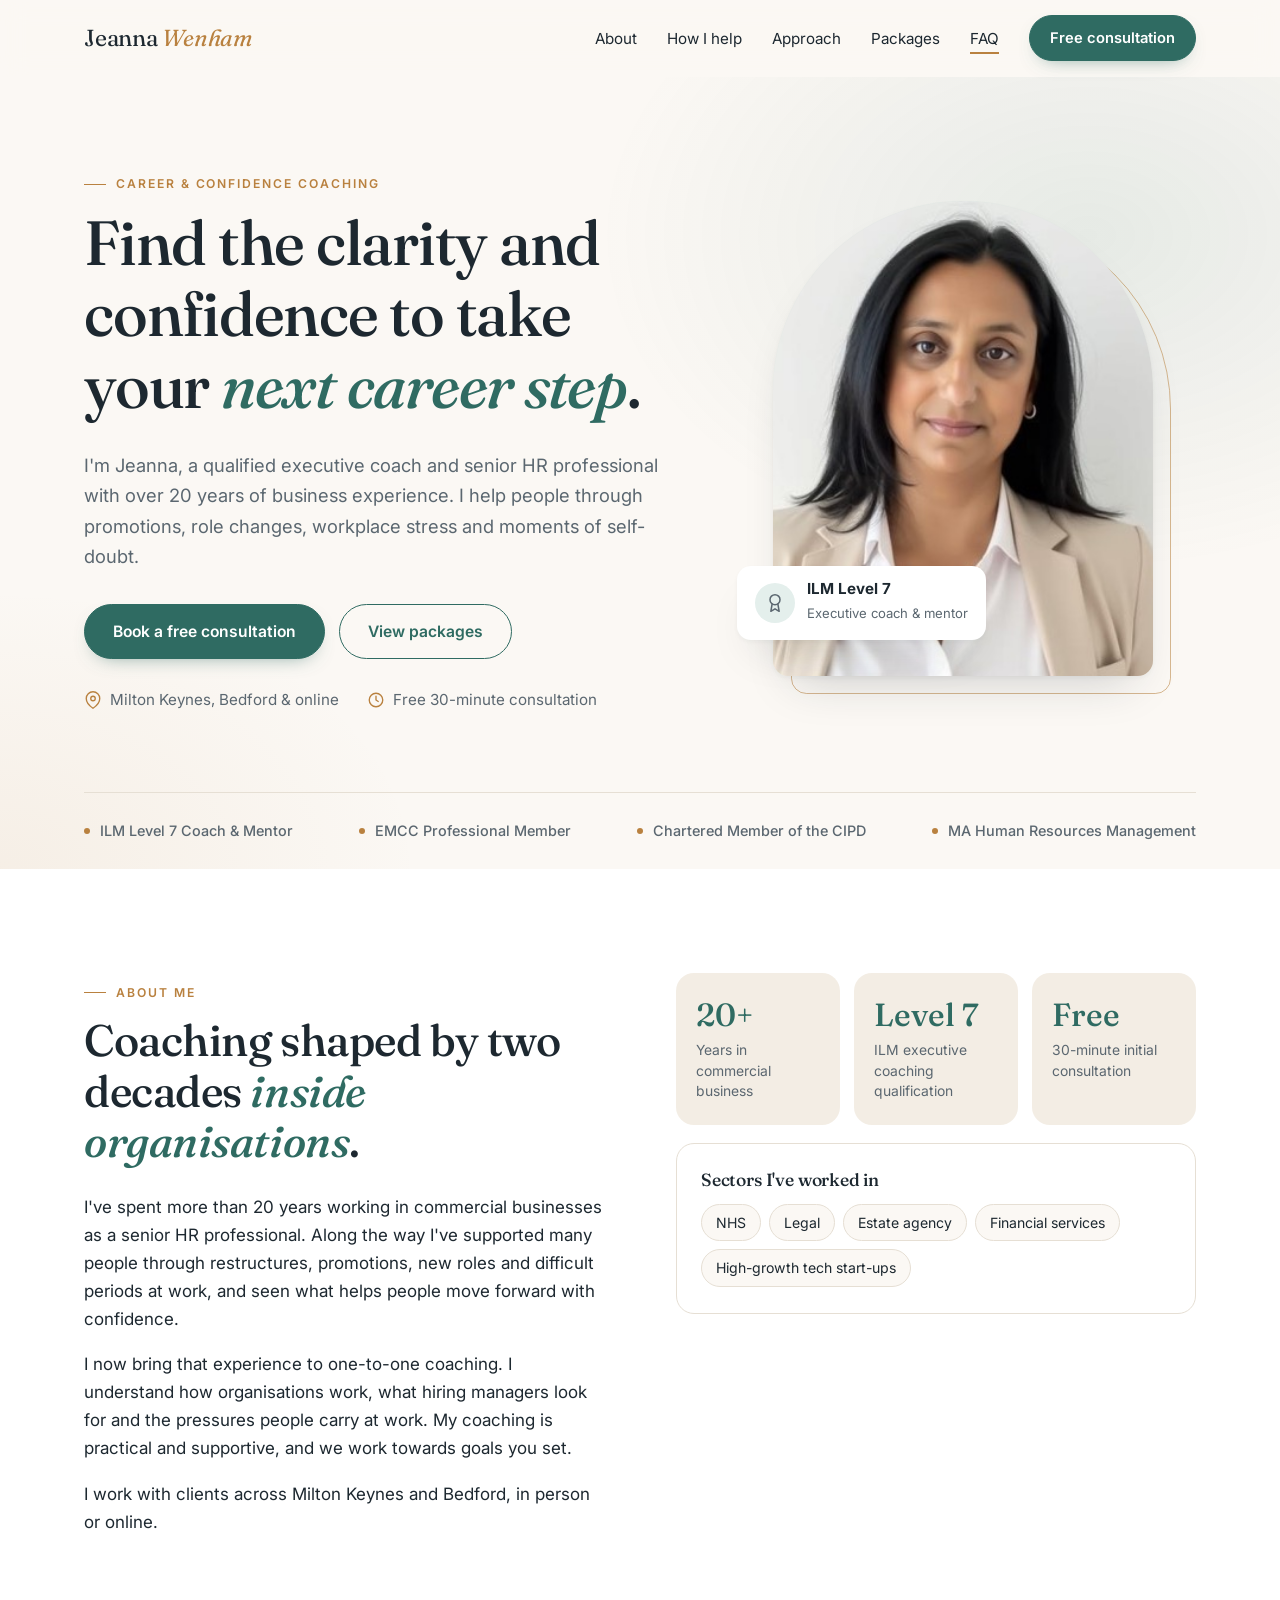
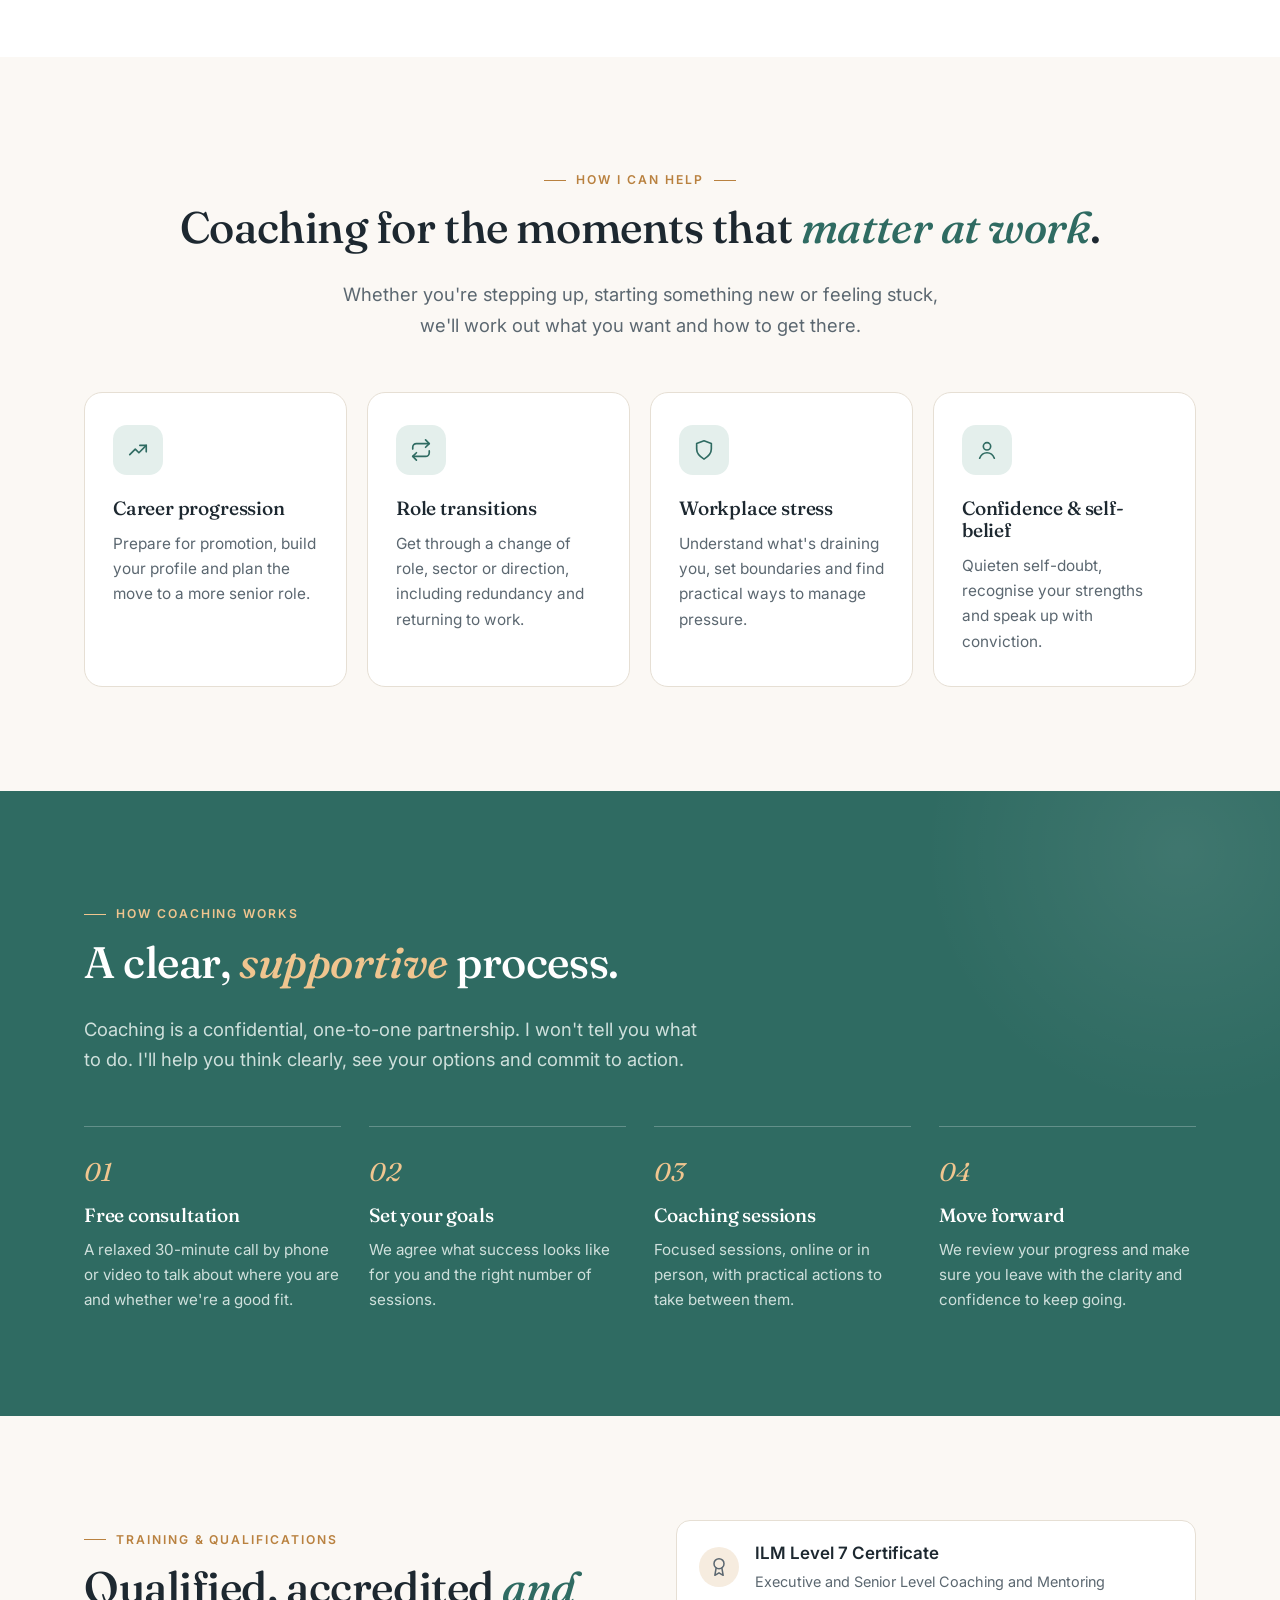
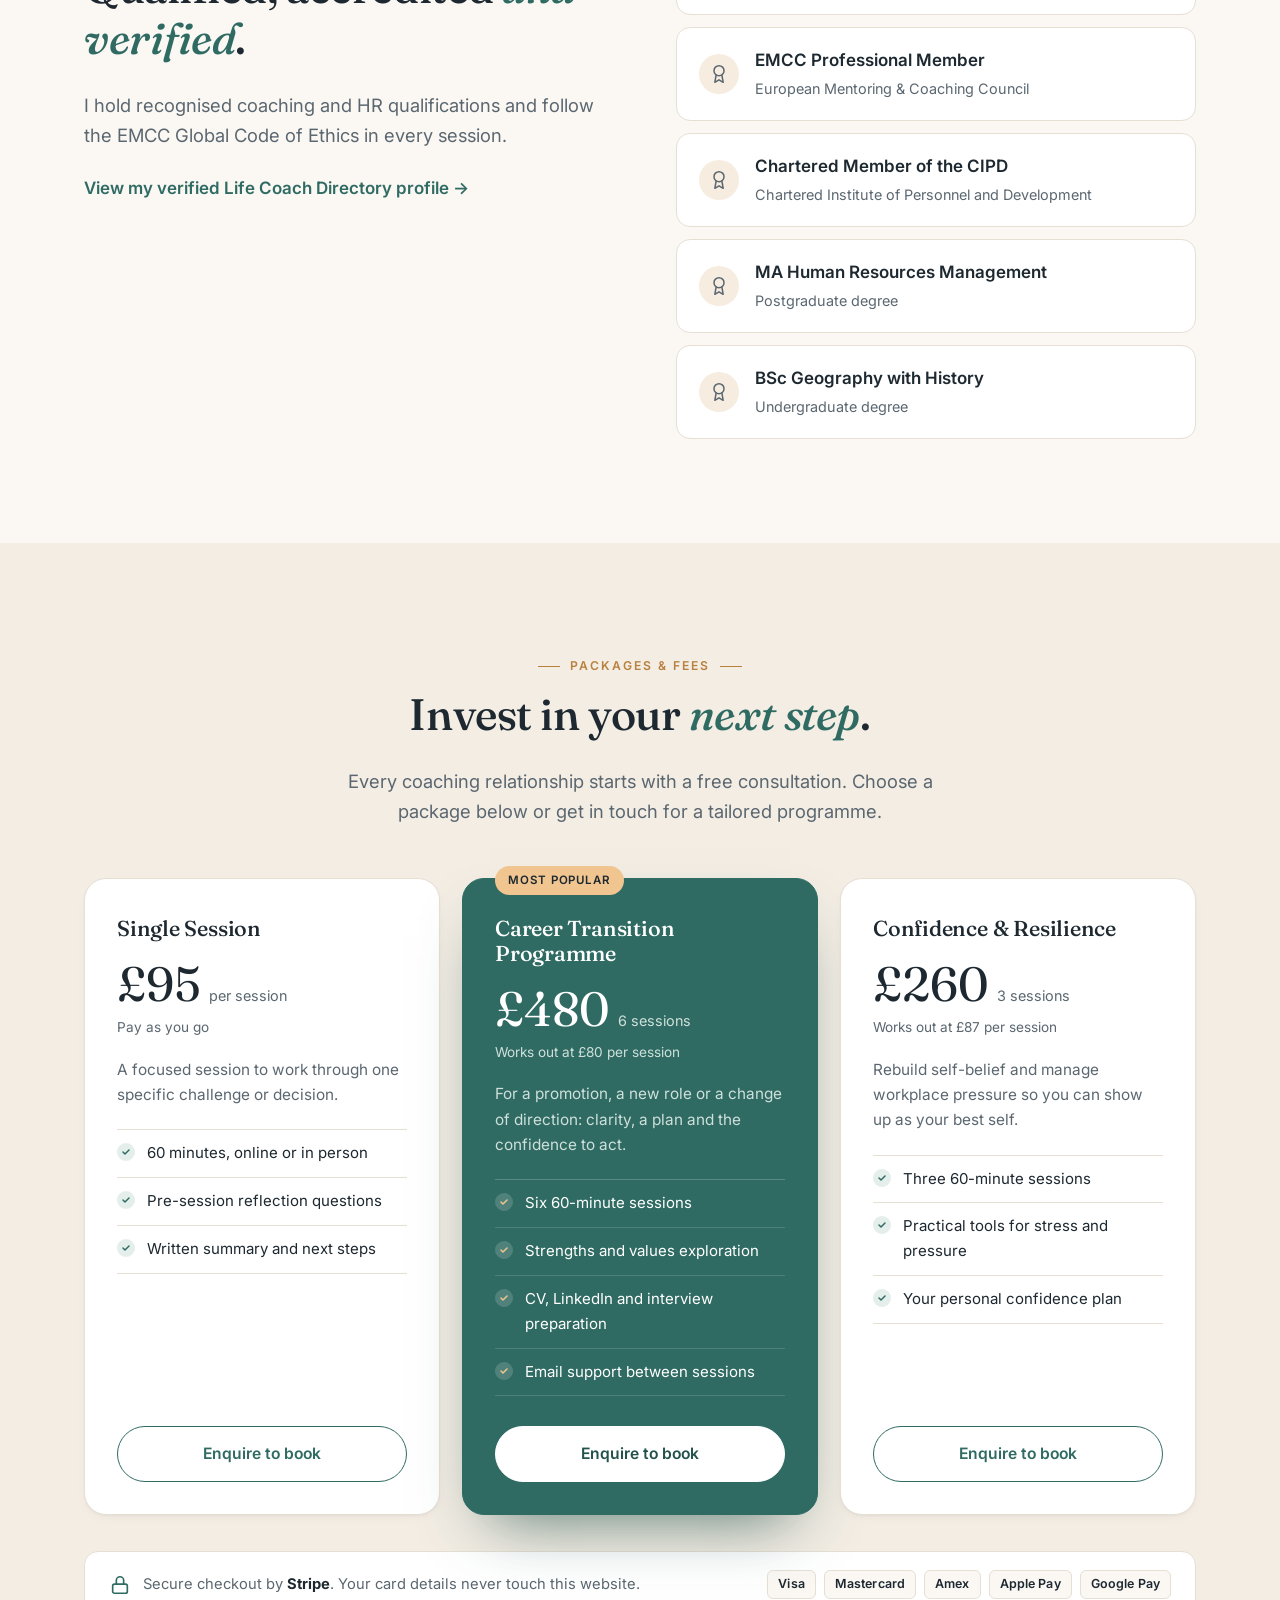
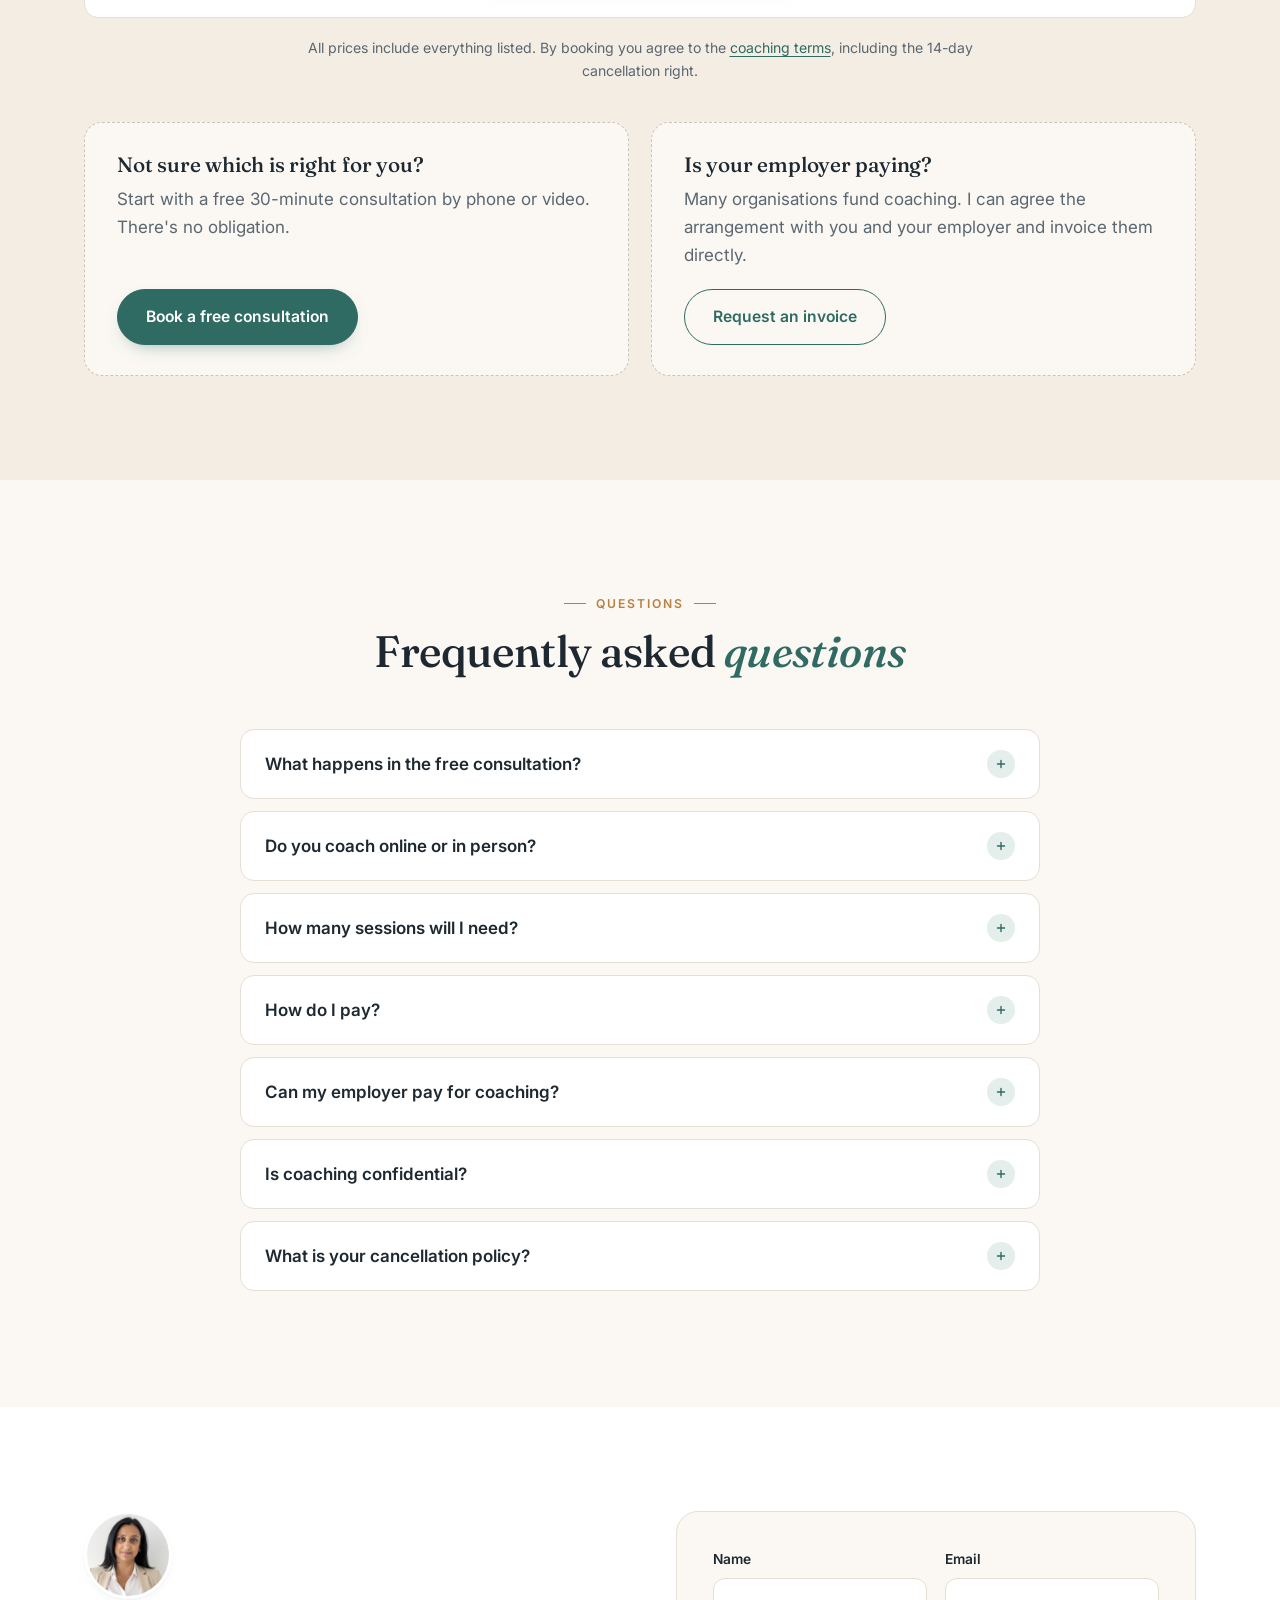
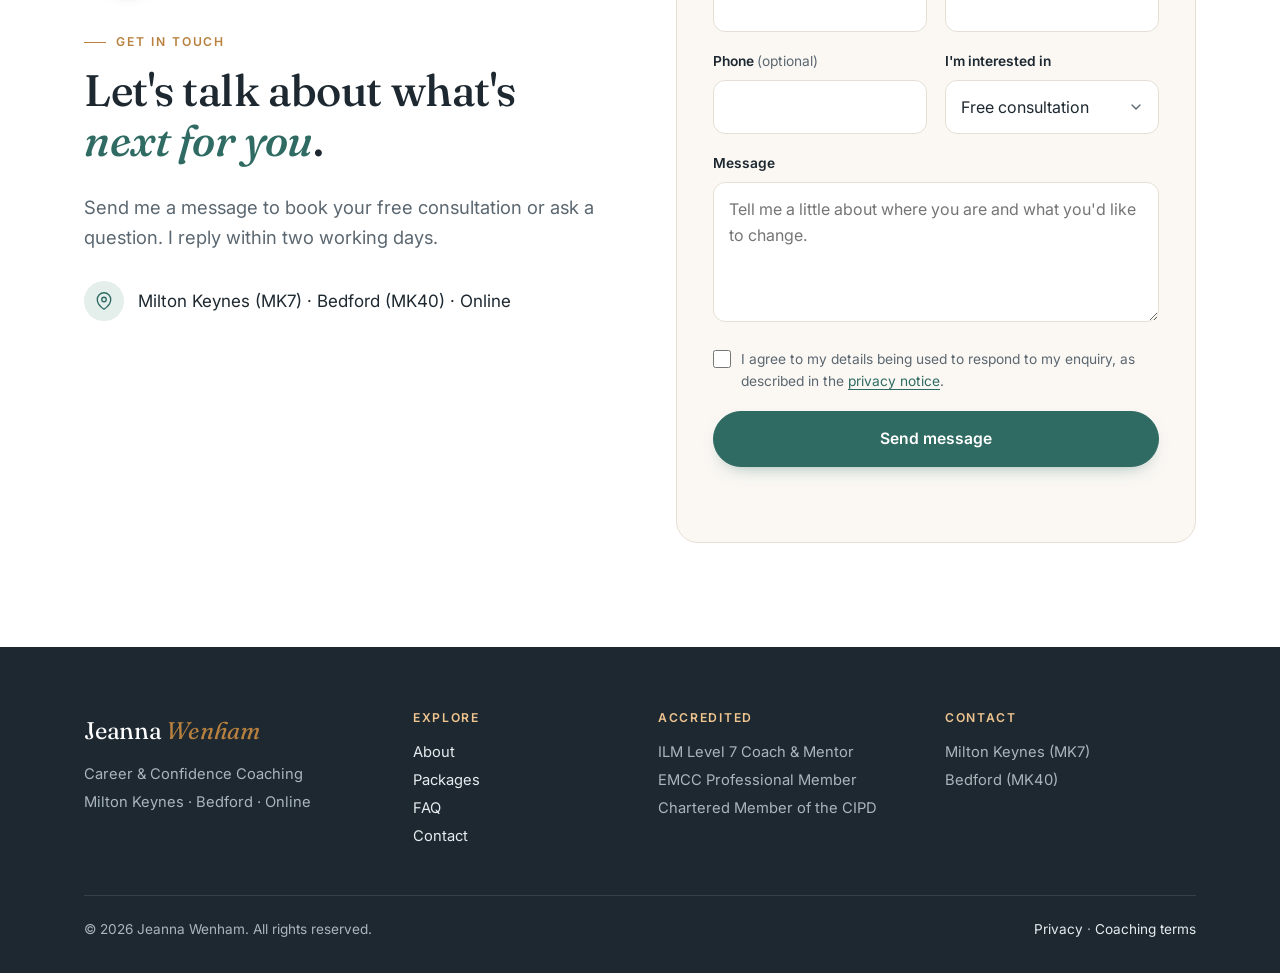
==== index.html @ 26739dec "Add Jeanna Wenham Coaching website" ====
<!DOCTYPE html>
<html lang="en-GB">
<head>
  <meta charset="UTF-8">
  <meta name="viewport" content="width=device-width, initial-scale=1">
  <title>Jeanna Wenham | Career &amp; Confidence Coaching | Milton Keynes &amp; Bedford</title>
  <meta name="description" content="ILM Level 7 qualified coach and senior HR professional helping people with career progression, role transitions, workplace stress and confidence. Milton Keynes, Bedford and online.">
  <meta name="theme-color" content="#2f6b62">
  <meta property="og:type" content="website">
  <meta property="og:title" content="Jeanna Wenham | Career &amp; Confidence Coaching">
  <meta property="og:description" content="Find the clarity and confidence to take your next career step. Coaching in Milton Keynes, Bedford and online.">
  <meta property="og:image" content="images/jeanna.jpg">
  <meta name="twitter:card" content="summary">
  <link rel="icon" href="images/favicon.svg" type="image/svg+xml">
  <link rel="apple-touch-icon" href="images/jeanna.jpg">
  <link rel="preconnect" href="https://fonts.googleapis.com">
  <link rel="preconnect" href="https://fonts.gstatic.com" crossorigin>
  <link href="https://fonts.googleapis.com/css2?family=Fraunces:ital,opsz,wght@0,9..144,400;0,9..144,500;1,9..144,400&family=Inter:wght@400;500;600&display=swap" rel="stylesheet">
  <link rel="stylesheet" href="styles.css">
  <script>document.documentElement.classList.add("js")</script>
  <script type="application/ld+json">
  {
    "@context": "https://schema.org",
    "@type": "ProfessionalService",
    "name": "Jeanna Wenham Coaching",
    "description": "Career and confidence coaching from an ILM Level 7 qualified coach and senior HR professional.",
    "image": "images/jeanna.jpg",
    "areaServed": ["Milton Keynes", "Bedford", "United Kingdom"],
    "founder": { "@type": "Person", "name": "Jeanna Wenham", "jobTitle": "Career and Confidence Coach" }
  }
  </script>
</head>
<body>
<a href="#main" class="skip-link">Skip to content</a>

<header class="site-header">
  <div class="wrap nav">
    <a href="#top" class="logo">Jeanna <span>Wenham</span></a>
    <button class="menu-toggle" aria-label="Open menu" aria-expanded="false" aria-controls="menu"><span></span><span></span><span></span></button>
    <ul id="menu">
      <li><a href="#about">About</a></li>
      <li><a href="#help">How I help</a></li>
      <li><a href="#approach">Approach</a></li>
      <li><a href="#pricing">Packages</a></li>
      <li><a href="#faq">FAQ</a></li>
      <li><a href="#contact" class="btn btn-sm" data-consult>Free consultation</a></li>
    </ul>
  </div>
</header>

<main id="main">
  <span id="top"></span>

  <!-- HERO -->
  <section class="hero">
    <div class="wrap hero-grid">
      <div class="hero-copy">
        <p class="eyebrow">Career &amp; Confidence Coaching</p>
        <h1>Find the clarity and confidence to take your <em>next career step</em>.</h1>
        <p class="lead">I'm Jeanna, a qualified executive coach and senior HR professional with over 20 years of business experience. I help people through promotions, role changes, workplace stress and moments of self-doubt.</p>
        <div class="hero-actions">
          <a href="#contact" class="btn" data-consult>Book a free consultation</a>
          <a href="#pricing" class="btn btn-ghost">View packages</a>
        </div>
        <ul class="hero-meta">
          <li><svg viewBox="0 0 24 24" aria-hidden="true"><path d="M21 10c0 7-9 13-9 13S3 17 3 10a9 9 0 0 1 18 0z"/><circle cx="12" cy="10" r="3"/></svg>Milton Keynes, Bedford &amp; online</li>
          <li><svg viewBox="0 0 24 24" aria-hidden="true"><circle cx="12" cy="12" r="9"/><path d="M12 7v5l3 2"/></svg>Free 30-minute consultation</li>
        </ul>
      </div>
      <div class="hero-visual">
        <div class="hero-portrait">
          <img src="images/jeanna.jpg" alt="Jeanna Wenham" width="400" height="400">
        </div>
        <div class="float-card">
          <span class="float-icon"><svg viewBox="0 0 24 24" aria-hidden="true"><circle cx="12" cy="8" r="6"/><path d="M8.5 13.5L7 22l5-3 5 3-1.5-8.5"/></svg></span>
          <div><strong>ILM Level 7</strong><span>Executive coach &amp; mentor</span></div>
        </div>
      </div>
    </div>
    <div class="wrap">
      <ul class="trust-bar">
        <li>ILM Level 7 Coach &amp; Mentor</li>
        <li>EMCC Professional Member</li>
        <li>Chartered Member of the CIPD</li>
        <li>MA Human Resources Management</li>
      </ul>
    </div>
  </section>

  <!-- ABOUT -->
  <section class="about" id="about">
    <div class="wrap two-col">
      <div class="reveal">
        <p class="eyebrow">About me</p>
        <h2>Coaching shaped by two decades <em>inside organisations</em>.</h2>
        <p>I've spent more than 20 years working in commercial businesses as a senior HR professional. Along the way I've supported many people through restructures, promotions, new roles and difficult periods at work, and seen what helps people move forward with confidence.</p>
        <p>I now bring that experience to one-to-one coaching. I understand how organisations work, what hiring managers look for and the pressures people carry at work. My coaching is practical and supportive, and we work towards goals you set.</p>
        <p>I work with clients across Milton Keynes and Bedford, in person or online.</p>
      </div>
      <div class="reveal">
        <div class="stat-row">
          <div class="stat"><strong>20+</strong><span>Years in commercial business</span></div>
          <div class="stat"><strong>Level 7</strong><span>ILM executive coaching qualification</span></div>
          <div class="stat"><strong>Free</strong><span>30-minute initial consultation</span></div>
        </div>
        <div class="sectors-box">
          <h3>Sectors I've worked in</h3>
          <ul class="sectors">
            <li>NHS</li><li>Legal</li><li>Estate agency</li><li>Financial services</li><li>High-growth tech start-ups</li>
          </ul>
        </div>
      </div>
    </div>
  </section>

  <!-- HOW I HELP -->
  <section id="help">
    <div class="wrap">
      <div class="section-head center reveal">
        <p class="eyebrow">How I can help</p>
        <h2>Coaching for the moments that <em>matter at work</em>.</h2>
        <p class="lead">Whether you're stepping up, starting something new or feeling stuck, we'll work out what you want and how to get there.</p>
      </div>
      <div class="cards">
        <div class="card reveal">
          <div class="icon"><svg viewBox="0 0 24 24" aria-hidden="true"><path d="M3 17l6-6 4 4 8-8"/><path d="M14 7h7v7"/></svg></div>
          <h3>Career progression</h3>
          <p>Prepare for promotion, build your profile and plan the move to a more senior role.</p>
        </div>
        <div class="card reveal">
          <div class="icon"><svg viewBox="0 0 24 24" aria-hidden="true"><path d="M17 1l4 4-4 4"/><path d="M3 11V9a4 4 0 0 1 4-4h14"/><path d="M7 23l-4-4 4-4"/><path d="M21 13v2a4 4 0 0 1-4 4H3"/></svg></div>
          <h3>Role transitions</h3>
          <p>Get through a change of role, sector or direction, including redundancy and returning to work.</p>
        </div>
        <div class="card reveal">
          <div class="icon"><svg viewBox="0 0 24 24" aria-hidden="true"><path d="M12 22c5-3 8-6.5 8-11V5l-8-3-8 3v6c0 4.5 3 8 8 11z"/></svg></div>
          <h3>Workplace stress</h3>
          <p>Understand what's draining you, set boundaries and find practical ways to manage pressure.</p>
        </div>
        <div class="card reveal">
          <div class="icon"><svg viewBox="0 0 24 24" aria-hidden="true"><circle cx="12" cy="8" r="4"/><path d="M4 21c1.5-4 4.5-6 8-6s6.5 2 8 6"/></svg></div>
          <h3>Confidence &amp; self-belief</h3>
          <p>Quieten self-doubt, recognise your strengths and speak up with conviction.</p>
        </div>
      </div>
    </div>
  </section>

  <!-- APPROACH -->
  <section class="approach" id="approach">
    <div class="wrap">
      <div class="section-head reveal">
        <p class="eyebrow">How coaching works</p>
        <h2>A clear, <em>supportive</em> process.</h2>
        <p class="lead">Coaching is a confidential, one-to-one partnership. I won't tell you what to do. I'll help you think clearly, see your options and commit to action.</p>
      </div>
      <ol class="steps">
        <li class="step reveal"><h3>Free consultation</h3><p>A relaxed 30-minute call by phone or video to talk about where you are and whether we're a good fit.</p></li>
        <li class="step reveal"><h3>Set your goals</h3><p>We agree what success looks like for you and the right number of sessions.</p></li>
        <li class="step reveal"><h3>Coaching sessions</h3><p>Focused sessions, online or in person, with practical actions to take between them.</p></li>
        <li class="step reveal"><h3>Move forward</h3><p>We review your progress and make sure you leave with the clarity and confidence to keep going.</p></li>
      </ol>
    </div>
  </section>

  <!-- CREDENTIALS -->
  <section id="credentials">
    <div class="wrap two-col">
      <div class="reveal">
        <p class="eyebrow">Training &amp; qualifications</p>
        <h2>Qualified, accredited <em>and verified</em>.</h2>
        <p class="lead">I hold recognised coaching and HR qualifications and follow the EMCC Global Code of Ethics in every session.</p>
        <p class="mt-24"><a id="directory-link" class="arrow-link" href="https://www.lifecoach-directory.org.uk/lifecoaches/jeanna-wenham" target="_blank" rel="noopener">View my verified Life Coach Directory profile <span aria-hidden="true">→</span></a></p>
      </div>
      <ul class="creds reveal">
        <li><span class="cred-icon"><svg viewBox="0 0 24 24" aria-hidden="true"><circle cx="12" cy="8" r="6"/><path d="M8.5 13.5L7 22l5-3 5 3-1.5-8.5"/></svg></span><div><strong>ILM Level 7 Certificate</strong><span>Executive and Senior Level Coaching and Mentoring</span></div></li>
        <li><span class="cred-icon"><svg viewBox="0 0 24 24" aria-hidden="true"><circle cx="12" cy="8" r="6"/><path d="M8.5 13.5L7 22l5-3 5 3-1.5-8.5"/></svg></span><div><strong>EMCC Professional Member</strong><span>European Mentoring &amp; Coaching Council</span></div></li>
        <li><span class="cred-icon"><svg viewBox="0 0 24 24" aria-hidden="true"><circle cx="12" cy="8" r="6"/><path d="M8.5 13.5L7 22l5-3 5 3-1.5-8.5"/></svg></span><div><strong>Chartered Member of the CIPD</strong><span>Chartered Institute of Personnel and Development</span></div></li>
        <li><span class="cred-icon"><svg viewBox="0 0 24 24" aria-hidden="true"><circle cx="12" cy="8" r="6"/><path d="M8.5 13.5L7 22l5-3 5 3-1.5-8.5"/></svg></span><div><strong>MA Human Resources Management</strong><span>Postgraduate degree</span></div></li>
        <li><span class="cred-icon"><svg viewBox="0 0 24 24" aria-hidden="true"><circle cx="12" cy="8" r="6"/><path d="M8.5 13.5L7 22l5-3 5 3-1.5-8.5"/></svg></span><div><strong>BSc Geography with History</strong><span>Undergraduate degree</span></div></li>
      </ul>
    </div>
  </section>

  <!-- PRICING -->
  <section class="pricing" id="pricing">
    <div class="wrap">
      <div class="section-head center reveal">
        <p class="eyebrow">Packages &amp; fees</p>
        <h2>Invest in your <em>next step</em>.</h2>
        <p class="lead">Every coaching relationship starts with a free consultation. Choose a package below or get in touch for a tailored programme.</p>
      </div>
      <div class="price-grid" id="price-grid"><!-- filled from config.js --></div>

      <div class="pay-trust reveal">
        <div class="pay-secure">
          <svg viewBox="0 0 24 24" aria-hidden="true"><rect x="4" y="11" width="16" height="10" rx="2"/><path d="M8 11V7a4 4 0 0 1 8 0v4"/></svg>
          <span>Secure checkout by <strong>Stripe</strong>. Your card details never touch this website.</span>
        </div>
        <ul class="pay-methods" id="pay-methods"></ul>
      </div>
      <p class="price-note">All prices include everything listed. By booking you agree to the <a href="terms.html">coaching terms</a>, including the 14-day cancellation right.</p>

      <div class="extra-grid">
        <div class="extra reveal">
          <h3>Not sure which is right for you?</h3>
          <p>Start with a free 30-minute consultation by phone or video. There's no obligation.</p>
          <a href="#contact" class="btn" data-consult>Book a free consultation</a>
        </div>
        <div class="extra reveal">
          <h3>Is your employer paying?</h3>
          <p>Many organisations fund coaching. I can agree the arrangement with you and your employer and invoice them directly.</p>
          <a href="#contact" class="btn btn-ghost" data-interest="Coaching funded by my employer">Request an invoice</a>
        </div>
      </div>
      <p class="price-note" id="custom-pay" hidden>Agreed a tailored package or received an invoice? <a id="custom-pay-link" href="#" rel="noopener">Pay an agreed amount securely <span aria-hidden="true">→</span></a></p>
    </div>
  </section>

  <!-- FAQ -->
  <section class="faq" id="faq">
    <div class="wrap">
      <div class="section-head center reveal">
        <p class="eyebrow">Questions</p>
        <h2>Frequently asked <em>questions</em></h2>
      </div>
      <div class="faq-wrap reveal">
        <details><summary>What happens in the free consultation?</summary><p>It's an informal 30-minute conversation by phone or video. We'll talk about what's going on for you and what you'd like to change, and you can ask any questions about how coaching works. There's no pressure to book.</p></details>
        <details><summary>Do you coach online or in person?</summary><p>Both. I see clients in person in Milton Keynes (MK7) and Bedford (MK40), and online by video call from anywhere.</p></details>
        <details><summary>How many sessions will I need?</summary><p>It depends on your goals. Some people get what they need from one focused session. Others benefit from a programme of three to six sessions. We'll agree this together in your consultation.</p></details>
        <details><summary>How do I pay?</summary><p>You can book and pay online by card, Apple Pay or Google Pay through Stripe's secure checkout. You'll get a receipt by email straight away, and I'll be in touch within two working days to arrange your first session. Packages are paid in full when you book.</p></details>
        <details><summary>Can my employer pay for coaching?</summary><p>Yes. Many organisations fund coaching for their people. I can provide an invoice and agree the arrangement with you and your employer up front.</p></details>
        <details><summary>Is coaching confidential?</summary><p>Yes. As an EMCC professional member I follow the Global Code of Ethics for coaches and mentors, and everything we discuss stays between us.</p></details>
        <details><summary>What is your cancellation policy?</summary><p>Please give at least 48 hours' notice to rearrange a session. Sessions cancelled with less notice, or missed, count as used. You can cancel a booking within 14 days for a refund. See the <a href="terms.html">coaching terms</a> for details.</p></details>
      </div>
    </div>
  </section>

  <!-- BOOKING (shown once bookingLink is set in config.js) -->
  <section id="book" class="book" hidden>
    <div class="wrap">
      <div class="section-head center">
        <p class="eyebrow">Book online</p>
        <h2>Choose a time for your <em>free consultation</em></h2>
        <p class="lead">Pick a slot that suits you. You'll get a confirmation email and a calendar invite straight away.</p>
      </div>
      <div class="booking-frame"><iframe id="booking-iframe" title="Book a consultation with Jeanna Wenham" loading="lazy"></iframe></div>
      <p class="center mt-16"><a id="booking-newtab" class="arrow-link" href="#" target="_blank" rel="noopener">Calendar not loading? Open it in a new tab <span aria-hidden="true">→</span></a></p>
    </div>
  </section>

  <!-- CONTACT -->
  <section class="contact" id="contact">
    <div class="wrap two-col">
      <div class="reveal">
        <img src="images/jeanna.jpg" alt="" class="avatar" width="88" height="88">
        <p class="eyebrow">Get in touch</p>
        <h2>Let's talk about what's <em>next for you</em>.</h2>
        <p class="lead">Send me a message to book your free consultation or ask a question. I reply within two working days.</p>
        <ul class="contact-list" id="contact-list"><!-- filled from config.js --></ul>
        <p id="booking-wrap" class="mt-24" hidden><a href="#book" class="btn btn-ghost">Pick a time online</a></p>
      </div>
      <form id="contact-form" class="form-card reveal" novalidate>
        <input type="text" name="_gotcha" class="hp" tabindex="-1" autocomplete="off" aria-hidden="true">
        <div class="form-row">
          <div><label for="name">Name</label><input id="name" name="name" required autocomplete="name"></div>
          <div><label for="email">Email</label><input id="email" name="email" type="email" required autocomplete="email"></div>
        </div>
        <div class="form-row">
          <div><label for="phone">Phone <span class="opt">(optional)</span></label><input id="phone" name="phone" type="tel" autocomplete="tel"></div>
          <div>
            <label for="interest">I'm interested in</label>
            <select id="interest" name="interest">
              <option>Free consultation</option>
              <option>Career progression</option>
              <option>Role transition</option>
              <option>Workplace stress</option>
              <option>Confidence &amp; self-belief</option>
              <option>A coaching package</option>
              <option>Coaching funded by my employer</option>
              <option>Something else</option>
            </select>
          </div>
        </div>
        <div><label for="message">Message</label><textarea id="message" name="message" required placeholder="Tell me a little about where you are and what you'd like to change."></textarea></div>
        <label class="consent"><input type="checkbox" id="consent" name="consent" required> <span>I agree to my details being used to respond to my enquiry, as described in the <a href="privacy.html">privacy notice</a>.</span></label>
        <button type="submit" class="btn">Send message</button>
        <p class="form-status" id="form-status" role="status" aria-live="polite"></p>
      </form>
    </div>
  </section>

</main>

<footer class="site-footer">
  <div class="wrap">
    <div class="foot-grid">
      <div>
        <a href="index.html" class="logo">Jeanna <span>Wenham</span></a>
        <p>Career &amp; Confidence Coaching<br>Milton Keynes · Bedford · Online</p>
      </div>
      <div>
        <h4>Explore</h4>
        <p><a href="index.html#about">About</a><br><a href="index.html#pricing">Packages</a><br><a href="index.html#faq">FAQ</a><br><a href="index.html#contact">Contact</a></p>
      </div>
      <div>
        <h4>Accredited</h4>
        <p>ILM Level 7 Coach &amp; Mentor<br>EMCC Professional Member<br>Chartered Member of the CIPD</p>
      </div>
      <div>
        <h4>Contact</h4>
        <p id="foot-contact">Milton Keynes (MK7)<br>Bedford (MK40)</p>
      </div>
    </div>
    <div class="foot-bottom">
      <span>© <span class="year"></span> Jeanna Wenham. All rights reserved.</span>
      <span><a href="privacy.html">Privacy</a> · <a href="terms.html">Coaching terms</a></span>
    </div>
  </div>
</footer>

<script src="config.js"></script>
<script src="main.js"></script>
</body>
</html>
---- styles.css ----
:root {
  --ink: #1d2830;
  --muted: #5b6770;
  --bg: #fbf8f4;
  --surface: #ffffff;
  --sand: #f3ede4;
  --sand-deep: #ebe2d5;
  --accent: #2f6b62;
  --accent-dark: #22524b;
  --accent-tint: #e4efec;
  --gold: #b9813f;
  --gold-light: #f0c58f;
  --line: #e6dfd4;
  --radius: 18px;
  --shadow-sm: 0 1px 2px rgba(29, 40, 48, .04), 0 4px 14px -6px rgba(29, 40, 48, .08);
  --shadow-lg: 0 2px 4px rgba(29, 40, 48, .04), 0 24px 48px -22px rgba(29, 40, 48, .22);
  --serif: "Fraunces", Georgia, serif;
  --sans: "Inter", -apple-system, BlinkMacSystemFont, "Segoe UI", sans-serif;
  --ease: cubic-bezier(.2, .7, .2, 1);
}

* { box-sizing: border-box; }
html { scroll-behavior: smooth; scroll-padding-top: 84px; }
body {
  margin: 0;
  font-family: var(--sans);
  color: var(--ink);
  background: var(--bg);
  line-height: 1.65;
  font-size: 17px;
  -webkit-font-smoothing: antialiased;
  text-rendering: optimizeLegibility;
}
[hidden] { display: none !important; }
img { max-width: 100%; display: block; }
a { color: var(--accent); text-underline-offset: 3px; }
a:hover { color: var(--accent-dark); }
h1, h2, h3, h4 { font-family: var(--serif); font-weight: 500; line-height: 1.15; margin: 0 0 .6em; letter-spacing: -.01em; }
h1 { font-size: clamp(2.4rem, 5.2vw, 3.9rem); letter-spacing: -.02em; }
h2 { font-size: clamp(1.9rem, 3.6vw, 2.75rem); }
h3 { font-size: 1.3rem; }
h1 em, h2 em { font-style: italic; color: var(--accent); }
p { margin: 0 0 1em; }
svg { fill: none; stroke: currentColor; stroke-width: 1.8; stroke-linecap: round; stroke-linejoin: round; }
::selection { background: var(--accent-tint); }
:focus-visible { outline: 2px solid var(--accent); outline-offset: 3px; border-radius: 4px; }

.wrap { max-width: 1160px; margin: 0 auto; padding: 0 24px; }
section { padding: 104px 0; }
.section-head { margin-bottom: 52px; }
.eyebrow {
  display: inline-flex; align-items: center; gap: 10px;
  text-transform: uppercase; letter-spacing: .16em; font-size: .76rem;
  color: var(--gold); font-weight: 600; margin-bottom: 1em;
}
.eyebrow::before { content: ""; width: 22px; height: 1px; background: currentColor; }
.center .eyebrow::after { content: ""; width: 22px; height: 1px; background: currentColor; }
.lead { font-size: 1.15rem; color: var(--muted); max-width: 620px; }
.center { text-align: center; }
.center .lead { margin-left: auto; margin-right: auto; }
.mt-16 { margin-top: 16px; }
.mt-24 { margin-top: 24px; }
.skip-link { position: absolute; left: -999px; top: 8px; background: var(--ink); color: #fff; padding: 8px 14px; border-radius: 8px; z-index: 100; }
.skip-link:focus { left: 8px; }
.arrow-link { font-weight: 600; text-decoration: none; }
.arrow-link span { display: inline-block; transition: transform .2s var(--ease); }
.arrow-link:hover span { transform: translateX(4px); }

/* Buttons */
.btn {
  display: inline-flex; align-items: center; justify-content: center; gap: 8px;
  padding: 14px 28px; border-radius: 999px;
  background: var(--accent); color: #fff; text-decoration: none;
  border: 1.5px solid var(--accent); cursor: pointer; font: inherit; font-weight: 600; font-size: .98rem;
  transition: background .2s, border-color .2s, color .2s, transform .2s var(--ease), box-shadow .2s;
  box-shadow: 0 8px 20px -12px rgba(47, 107, 98, .7);
}
.btn:hover { background: var(--accent-dark); border-color: var(--accent-dark); color: #fff; transform: translateY(-2px); }
.btn svg { width: 16px; height: 16px; stroke-width: 2.2; }
.btn-ghost { background: transparent; color: var(--accent); box-shadow: none; }
.btn-ghost:hover { background: var(--accent); color: #fff; }
.btn-light { background: #fff; color: var(--accent-dark); border-color: #fff; box-shadow: none; }
.btn-light:hover { background: var(--gold-light); border-color: var(--gold-light); color: var(--ink); }
.btn-sm { padding: 10px 20px; font-size: .92rem; }
.btn-block { display: flex; width: 100%; }

/* Header */
.site-header {
  position: sticky; top: 0; z-index: 50;
  background: rgba(251, 248, 244, .85); backdrop-filter: saturate(1.4) blur(12px); -webkit-backdrop-filter: saturate(1.4) blur(12px);
  border-bottom: 1px solid transparent; transition: border-color .3s, box-shadow .3s;
}
.site-header.scrolled { border-bottom-color: var(--line); box-shadow: 0 6px 24px -18px rgba(29, 40, 48, .3); }
.nav { display: flex; align-items: center; justify-content: space-between; height: 76px; }
.logo { font-family: var(--serif); font-size: 1.45rem; color: var(--ink); text-decoration: none; letter-spacing: -.01em; }
.logo:hover { color: var(--ink); }
.logo span { color: var(--gold); font-style: italic; }
.nav ul { list-style: none; display: flex; gap: 30px; margin: 0; padding: 0; align-items: center; }
.nav ul a:not(.btn) { color: var(--ink); text-decoration: none; font-size: .95rem; position: relative; padding: 4px 0; }
.nav ul a:not(.btn)::after {
  content: ""; position: absolute; left: 0; right: 0; bottom: -2px; height: 1.5px; background: var(--gold);
  transform: scaleX(0); transform-origin: left; transition: transform .25s var(--ease);
}
.nav ul a:not(.btn):hover::after, .nav ul a.active::after { transform: scaleX(1); }
.menu-toggle { display: none; background: none; border: 0; width: 44px; height: 44px; cursor: pointer; padding: 12px 10px; }
.menu-toggle span { display: block; height: 2px; background: var(--ink); border-radius: 2px; margin: 4px 0; transition: transform .25s, opacity .2s; }
.menu-toggle[aria-expanded="true"] span:nth-child(1) { transform: translateY(6px) rotate(45deg); }
.menu-toggle[aria-expanded="true"] span:nth-child(2) { opacity: 0; }
.menu-toggle[aria-expanded="true"] span:nth-child(3) { transform: translateY(-6px) rotate(-45deg); }

/* Hero */
.hero {
  padding: 88px 0 0; position: relative; overflow: hidden;
  background:
    radial-gradient(700px 480px at 85% 20%, rgba(47, 107, 98, .10), transparent 70%),
    radial-gradient(600px 400px at 0% 100%, rgba(185, 129, 63, .08), transparent 70%);
}
.hero-grid { display: grid; grid-template-columns: 1.25fr 1fr; gap: 64px; align-items: center; }
.hero h1 { margin-bottom: .45em; }
.hero-actions { display: flex; gap: 14px; flex-wrap: wrap; margin-top: 32px; }
.hero-meta { list-style: none; padding: 0; margin: 28px 0 0; display: flex; flex-wrap: wrap; gap: 10px 28px; color: var(--muted); font-size: .95rem; }
.hero-meta li { display: flex; align-items: center; gap: 8px; }
.hero-meta svg { width: 18px; height: 18px; color: var(--gold); }
.hero-visual { position: relative; justify-self: center; width: 100%; max-width: 380px; }
.hero-visual::before {
  content: ""; position: absolute; inset: 18px -18px -18px 18px;
  border: 1.5px solid var(--gold); border-radius: 220px 220px var(--radius) var(--radius); opacity: .55;
}
.hero-portrait {
  aspect-ratio: 4 / 5; border-radius: 220px 220px var(--radius) var(--radius);
  background: linear-gradient(160deg, #d8e6e2, var(--sand)); position: relative; overflow: hidden;
  box-shadow: var(--shadow-lg);
}
.hero-portrait img { width: 100%; height: 100%; object-fit: cover; object-position: center 20%; position: absolute; inset: 0; }
.float-card {
  position: absolute; left: -36px; bottom: 36px; display: flex; gap: 12px; align-items: center;
  background: var(--surface); padding: 14px 18px; border-radius: 14px; box-shadow: var(--shadow-lg);
  animation: floaty 6s ease-in-out infinite;
}
.float-card strong { display: block; font-size: .95rem; line-height: 1.2; }
.float-card span { font-size: .82rem; color: var(--muted); }
.float-icon { width: 40px; height: 40px; border-radius: 50%; background: var(--accent-tint); color: var(--accent); display: grid; place-items: center; flex-shrink: 0; }
.float-icon svg { width: 20px; height: 20px; }
@keyframes floaty { 50% { transform: translateY(-8px); } }
.trust-bar {
  list-style: none; margin: 80px 0 0; padding: 26px 0; border-top: 1px solid var(--line);
  display: flex; flex-wrap: wrap; justify-content: space-between; gap: 14px 32px;
  font-size: .9rem; color: var(--muted); font-weight: 500;
}
.trust-bar li { display: flex; align-items: center; gap: 10px; }
.trust-bar li::before { content: ""; width: 6px; height: 6px; border-radius: 50%; background: var(--gold); }
.avatar { width: 88px; height: 88px; border-radius: 50%; object-fit: cover; margin-bottom: 24px; border: 3px solid var(--surface); box-shadow: var(--shadow-sm); }

/* About */
.about { background: var(--surface); }
.two-col { display: grid; grid-template-columns: 1fr 1fr; gap: 72px; align-items: start; }
.stat-row { display: grid; grid-template-columns: repeat(3, 1fr); gap: 14px; }
.stat { background: var(--sand); border-radius: var(--radius); padding: 24px 20px; }
.stat strong { display: block; font-family: var(--serif); font-size: 2rem; color: var(--accent); font-weight: 500; line-height: 1.1; margin-bottom: 8px; white-space: nowrap; }
.stat span { font-size: .87rem; color: var(--muted); line-height: 1.45; display: block; }
.sectors-box { margin-top: 18px; border: 1px solid var(--line); border-radius: var(--radius); padding: 26px 24px; }
.sectors-box h3 { font-size: 1.1rem; margin-bottom: 14px; }
.sectors { display: flex; flex-wrap: wrap; gap: 8px; margin: 0; padding: 0; list-style: none; }
.sectors li { background: var(--bg); border: 1px solid var(--line); padding: 6px 14px; border-radius: 999px; font-size: .88rem; }

/* Cards */
.cards { display: grid; grid-template-columns: repeat(4, 1fr); gap: 20px; }
.card {
  background: var(--surface); border: 1px solid var(--line); border-radius: var(--radius);
  padding: 32px 28px; transition: transform .3s var(--ease), box-shadow .3s, border-color .3s;
}
.card:hover { transform: translateY(-4px); box-shadow: var(--shadow-lg); border-color: transparent; }
.card .icon {
  width: 50px; height: 50px; border-radius: 14px; background: var(--accent-tint); color: var(--accent);
  display: grid; place-items: center; margin-bottom: 22px;
}
.card .icon svg { width: 22px; height: 22px; }
.card h3 { font-size: 1.2rem; }
.card p { color: var(--muted); margin: 0; font-size: .96rem; }

/* Approach */
.approach { background: var(--accent); color: #eef5f3; position: relative; overflow: hidden; }
.approach::before {
  content: ""; position: absolute; width: 520px; height: 520px; right: -160px; top: -200px; border-radius: 50%;
  background: radial-gradient(circle, rgba(255,255,255,.08), transparent 70%);
}
.approach h2, .approach h3 { color: #fff; }
.approach h2 em { color: var(--gold-light); }
.approach .eyebrow { color: var(--gold-light); }
.approach .lead { color: #cfe0dc; }
.steps { list-style: none; padding: 0; margin: 0; display: grid; grid-template-columns: repeat(4, 1fr); gap: 28px; counter-reset: step; position: relative; }
.step { border-top: 1px solid rgba(255,255,255,.25); padding-top: 24px; }
.step::before {
  counter-increment: step; content: "0" counter(step);
  font-family: var(--serif); font-style: italic; font-size: 1.6rem; color: var(--gold-light); display: block; margin-bottom: 10px;
}
.step h3 { font-size: 1.2rem; }
.step p { color: #cfe0dc; font-size: .95rem; margin: 0; }

/* Credentials */
.creds { list-style: none; padding: 0; margin: 0; display: grid; gap: 12px; }
.creds li {
  background: var(--surface); border: 1px solid var(--line); border-radius: 14px;
  padding: 18px 22px; display: flex; gap: 16px; align-items: center;
  transition: transform .25s var(--ease), box-shadow .25s;
}
.creds li:hover { transform: translateX(4px); box-shadow: var(--shadow-sm); }
.cred-icon { width: 40px; height: 40px; border-radius: 50%; background: #f6ecdf; color: var(--gold); display: grid; place-items: center; flex-shrink: 0; }
.cred-icon svg { width: 20px; height: 20px; }
.creds strong { display: block; font-weight: 600; }
.creds span { color: var(--muted); font-size: .9rem; }

/* Pricing */
.pricing { background: var(--sand); }
.price-grid { display: grid; grid-template-columns: repeat(3, 1fr); gap: 22px; align-items: stretch; }
.price-card {
  background: var(--surface); border-radius: 22px; padding: 38px 32px 32px;
  display: flex; flex-direction: column; border: 1px solid var(--line); position: relative;
  box-shadow: var(--shadow-sm); transition: transform .3s var(--ease), box-shadow .3s;
}
.price-card:hover { transform: translateY(-4px); box-shadow: var(--shadow-lg); }
.price-card h3 { font-size: 1.35rem; margin-bottom: 18px; }
.price-card .blurb { color: var(--muted); margin: 0; font-size: .96rem; }
.price-card.featured { background: var(--accent); color: #fff; border-color: var(--accent); box-shadow: 0 30px 60px -28px rgba(34, 82, 75, .75); }
.price-card.featured h3 { color: #fff; }
.price-card.featured .blurb, .price-card.featured .price small, .price-card.featured .per { color: #cfe0dc; }
.price-card .tag {
  position: absolute; top: -13px; left: 32px; background: var(--gold-light); color: var(--ink);
  font-size: .72rem; font-weight: 600; padding: 5px 13px; border-radius: 999px; letter-spacing: .08em; text-transform: uppercase;
}
.price { font-family: var(--serif); font-size: 3rem; line-height: 1; display: flex; align-items: baseline; gap: 8px; }
.price small { font-family: var(--sans); font-size: .9rem; color: var(--muted); }
.per { font-size: .85rem; color: var(--muted); margin: 8px 0 18px; min-height: 1.4em; }
.price-card ul { padding: 0; margin: 22px 0 30px; list-style: none; flex: 1; border-top: 1px solid var(--line); }
.price-card.featured ul { border-top-color: rgba(255,255,255,.2); }
.price-card li { padding: 11px 0 11px 30px; position: relative; font-size: .94rem; border-bottom: 1px solid var(--line); }
.price-card.featured li { border-bottom-color: rgba(255,255,255,.14); }
.price-card li::before {
  content: ""; position: absolute; left: 0; top: 13px; width: 18px; height: 18px; border-radius: 50%;
  background: var(--accent-tint) url("data:image/svg+xml,%3Csvg xmlns='http://www.w3.org/2000/svg' viewBox='0 0 24 24' fill='none' stroke='%232f6b62' stroke-width='3' stroke-linecap='round' stroke-linejoin='round'%3E%3Cpath d='M6 12l4 4 8-8'/%3E%3C/svg%3E") center / 12px no-repeat;
}
.price-card.featured li::before {
  background: rgba(255,255,255,.16) url("data:image/svg+xml,%3Csvg xmlns='http://www.w3.org/2000/svg' viewBox='0 0 24 24' fill='none' stroke='%23f0c58f' stroke-width='3' stroke-linecap='round' stroke-linejoin='round'%3E%3Cpath d='M6 12l4 4 8-8'/%3E%3C/svg%3E") center / 12px no-repeat;
}
.price-card .pay-hint { text-align: center; font-size: .8rem; color: var(--muted); margin: 12px 0 0; display: flex; align-items: center; justify-content: center; gap: 6px; }
.price-card .pay-hint svg { width: 13px; height: 13px; }
.price-card.featured .pay-hint { color: #cfe0dc; }

.pay-trust {
  margin-top: 36px; display: flex; align-items: center; justify-content: space-between; gap: 18px 28px; flex-wrap: wrap;
  background: var(--surface); border: 1px solid var(--line); border-radius: 14px; padding: 18px 24px;
}
.pay-secure { display: flex; align-items: center; gap: 12px; font-size: .92rem; color: var(--muted); }
.pay-secure svg { width: 22px; height: 22px; color: var(--accent); flex-shrink: 0; }
.pay-secure strong { color: var(--ink); }
.pay-methods { display: flex; gap: 8px; flex-wrap: wrap; list-style: none; margin: 0; padding: 0; }
.pay-methods li { border: 1px solid var(--line); border-radius: 6px; padding: 3px 10px; font-size: .78rem; font-weight: 600; color: var(--ink); background: var(--bg); letter-spacing: .01em; }
.price-note { margin: 18px auto 0; font-size: .88rem; color: var(--muted); text-align: center; max-width: 680px; }
.extra-grid { display: grid; grid-template-columns: 1fr 1fr; gap: 22px; margin-top: 40px; }
.extra { background: var(--bg); border: 1px dashed #cfc3b1; border-radius: var(--radius); padding: 30px 32px; display: flex; flex-direction: column; align-items: flex-start; }
.extra h3 { margin-bottom: 8px; }
.extra p { color: var(--muted); flex: 1; margin-bottom: 20px; }

/* Booking */
.book { background: var(--surface); }
.booking-frame { background: var(--surface); border: 1px solid var(--line); border-radius: var(--radius); overflow: hidden; box-shadow: var(--shadow-sm); }
.booking-frame iframe { width: 100%; height: 720px; border: 0; display: block; }

/* FAQ */
.faq-wrap { max-width: 800px; margin: 0 auto; }
.faq details {
  background: var(--surface); border: 1px solid var(--line); border-radius: 14px;
  margin-bottom: 12px; transition: box-shadow .25s, border-color .25s;
}
.faq details[open] { box-shadow: var(--shadow-sm); border-color: transparent; }
.faq summary { cursor: pointer; font-weight: 600; list-style: none; display: flex; justify-content: space-between; align-items: center; gap: 16px; padding: 20px 24px; }
.faq summary::-webkit-details-marker { display: none; }
.faq summary::after {
  content: ""; width: 28px; height: 28px; border-radius: 50%; flex-shrink: 0; background: var(--accent-tint)
    url("data:image/svg+xml,%3Csvg xmlns='http://www.w3.org/2000/svg' viewBox='0 0 24 24' fill='none' stroke='%232f6b62' stroke-width='2.4' stroke-linecap='round'%3E%3Cpath d='M12 6v12M6 12h12'/%3E%3C/svg%3E") center / 14px no-repeat;
  transition: transform .25s var(--ease);
}
.faq details[open] summary::after { transform: rotate(45deg); }
.faq details p { margin: 0; padding: 0 24px 22px; color: var(--muted); }

/* Contact */
.contact { background: var(--surface); }
.form-card { background: var(--bg); border: 1px solid var(--line); border-radius: 22px; padding: 36px; }
form { display: grid; gap: 18px; }
.form-row { display: grid; grid-template-columns: 1fr 1fr; gap: 18px; }
label { font-size: .86rem; font-weight: 600; display: block; margin-bottom: 7px; }
label .opt { font-weight: 400; color: var(--muted); }
input, select, textarea {
  width: 100%; padding: 13px 15px; border: 1px solid var(--line); border-radius: 12px;
  font: inherit; font-size: 1rem; background: var(--surface); color: var(--ink);
  transition: border-color .2s, box-shadow .2s;
}
select {
  appearance: none; -webkit-appearance: none; padding-right: 40px;
  background: var(--surface) url("data:image/svg+xml,%3Csvg xmlns='http://www.w3.org/2000/svg' viewBox='0 0 24 24' fill='none' stroke='%235b6770' stroke-width='2' stroke-linecap='round'%3E%3Cpath d='M6 9l6 6 6-6'/%3E%3C/svg%3E") right 14px center / 16px no-repeat;
}
input:focus, select:focus, textarea:focus { outline: none; border-color: var(--accent); box-shadow: 0 0 0 4px rgba(47, 107, 98, .14); }
textarea { min-height: 140px; resize: vertical; }
.consent { display: flex; gap: 10px; align-items: flex-start; font-size: .86rem; color: var(--muted); font-weight: 400; margin: 0; }
.consent input { width: 18px; height: 18px; margin: 2px 0 0; flex-shrink: 0; accent-color: var(--accent); }
.hp { position: absolute; left: -9999px; width: 1px; height: 1px; opacity: 0; }
.form-status { font-size: .95rem; min-height: 1.4em; margin: 0; }
.form-status.ok { color: var(--accent); font-weight: 600; }
.form-status.err { color: #b3402f; }
.contact-list { list-style: none; padding: 0; margin: 28px 0 0; display: grid; gap: 14px; }
.contact-list li { display: flex; gap: 14px; align-items: center; }
.contact-list .ci { width: 40px; height: 40px; border-radius: 50%; background: var(--accent-tint); color: var(--accent); display: grid; place-items: center; flex-shrink: 0; }
.contact-list svg { width: 18px; height: 18px; }

/* Footer */
.site-footer { background: var(--ink); color: #aab5bc; padding: 64px 0 32px; font-size: .92rem; }
.site-footer a { color: #e6ecef; text-decoration: none; }
.site-footer a:hover { color: var(--gold-light); }
.site-footer .logo { color: #fff; font-size: 1.5rem; }
.site-footer h4 { font-family: var(--sans); font-size: .76rem; letter-spacing: .14em; text-transform: uppercase; color: var(--gold-light); font-weight: 600; margin-bottom: 14px; }
.site-footer p { margin: 10px 0 0; line-height: 1.9; }
.site-footer h4 + p { margin-top: 0; }
.foot-grid { display: grid; grid-template-columns: 1.4fr 1fr 1.2fr 1.2fr; gap: 36px; }
.foot-bottom { border-top: 1px solid #34414b; margin-top: 44px; padding-top: 22px; display: flex; justify-content: space-between; flex-wrap: wrap; gap: 12px; font-size: .85rem; }

/* Simple pages (privacy, terms, thank you, 404) */
.page-hero { padding: 72px 0 40px; background: radial-gradient(600px 300px at 90% 0%, rgba(47, 107, 98, .08), transparent 70%); }
.page { padding: 0 0 96px; }
.page .wrap { max-width: 780px; }
.page h2 { font-size: 1.45rem; margin-top: 1.8em; }
.page p, .page li { color: #3b4750; }
.page ul { padding-left: 20px; }
.updated { color: var(--muted); font-size: .9rem; }
.notice { text-align: center; padding: 110px 0 120px; }
.notice .wrap { max-width: 640px; }
.notice .lead { margin: 0 auto 1em; }
.notice-icon { width: 76px; height: 76px; border-radius: 50%; background: var(--accent-tint); color: var(--accent); display: grid; place-items: center; margin: 0 auto 28px; }
.notice-icon svg { width: 34px; height: 34px; stroke-width: 2.2; }
.next-steps { list-style: none; padding: 0; margin: 36px 0; text-align: left; display: grid; gap: 12px; }
.next-steps li { background: var(--surface); border: 1px solid var(--line); border-radius: 14px; padding: 16px 20px; display: flex; gap: 14px; }
.next-steps b { font-family: var(--serif); font-style: italic; font-weight: 400; color: var(--gold); font-size: 1.2rem; line-height: 1.4; }
.notice .hero-actions { justify-content: center; }

/* Local setup checklist (only shown when previewing locally) */
.setup-check {
  position: fixed; right: 16px; bottom: 16px; z-index: 90; width: 330px; max-width: calc(100vw - 32px); color: var(--ink);
  background: #fff; border: 1px solid var(--line); border-left: 4px solid var(--gold); border-radius: 12px;
  box-shadow: var(--shadow-lg); padding: 16px 18px; font-size: .84rem;
}
.setup-check summary { font-weight: 600; cursor: pointer; padding-right: 20px; }
.setup-check[open] summary { margin-bottom: 6px; }
.setup-check ul { margin: 0 0 8px; padding-left: 18px; color: var(--muted); }
.setup-check button { position: absolute; top: 8px; right: 10px; background: none; border: 0; font-size: 1.2rem; cursor: pointer; color: var(--muted); }
.setup-check p { margin: 0; color: var(--muted); font-size: .78rem; }

/* Reveal on scroll */
.js .reveal { opacity: 0; transform: translateY(18px); transition: opacity .7s var(--ease), transform .7s var(--ease); }
.js .reveal.in { opacity: 1; transform: none; }

/* Responsive */
@media (max-width: 1000px) {
  .cards { grid-template-columns: 1fr 1fr; }
  .price-grid { grid-template-columns: 1fr; max-width: 520px; margin: 0 auto; }
  .foot-grid { grid-template-columns: 1fr 1fr; }
}
@media (max-width: 900px) {
  section { padding: 80px 0; }
  .hero { padding-top: 56px; }
  .hero-grid, .two-col { grid-template-columns: 1fr; gap: 48px; }
  .hero-visual { max-width: 300px; }
  .float-card { left: -20px; bottom: 24px; }
  .steps { grid-template-columns: 1fr 1fr; }
  .trust-bar { margin-top: 56px; justify-content: flex-start; }
}
@media (max-width: 760px) {
  body { font-size: 16px; }
  section { padding: 68px 0; }
  .section-head { margin-bottom: 40px; }
  .wrap { padding: 0 20px; }
  .menu-toggle { display: block; }
  .nav { height: 68px; }
  .nav ul {
    display: none; position: absolute; top: 68px; left: 0; right: 0; flex-direction: column; align-items: stretch;
    background: var(--bg); padding: 12px 20px 24px; gap: 4px; border-bottom: 1px solid var(--line); box-shadow: 0 20px 30px -20px rgba(0,0,0,.2);
  }
  .nav ul a:not(.btn) { display: block; padding: 12px 0; font-size: 1.05rem; }
  .nav ul a:not(.btn)::after { display: none; }
  .nav ul .btn { margin-top: 10px; }
  .nav ul.open { display: flex; }
  html { scroll-padding-top: 76px; }
  .form-row, .stat-row, .extra-grid, .cards, .steps { grid-template-columns: 1fr; }
  .stat { display: flex; align-items: center; gap: 16px; padding: 18px 20px; }
  .stat strong { margin: 0; min-width: 96px; }
  .form-card { padding: 26px 20px; }
  .pay-trust { flex-direction: column; align-items: flex-start; }
  .foot-grid { grid-template-columns: 1fr; gap: 28px; }
  .trust-bar { flex-direction: column; gap: 10px; }
}
@media (prefers-reduced-motion: reduce) {
  html { scroll-behavior: auto; }
  *, *::before, *::after { animation: none !important; transition: none !important; }
  .js .reveal { opacity: 1; transform: none; }
}
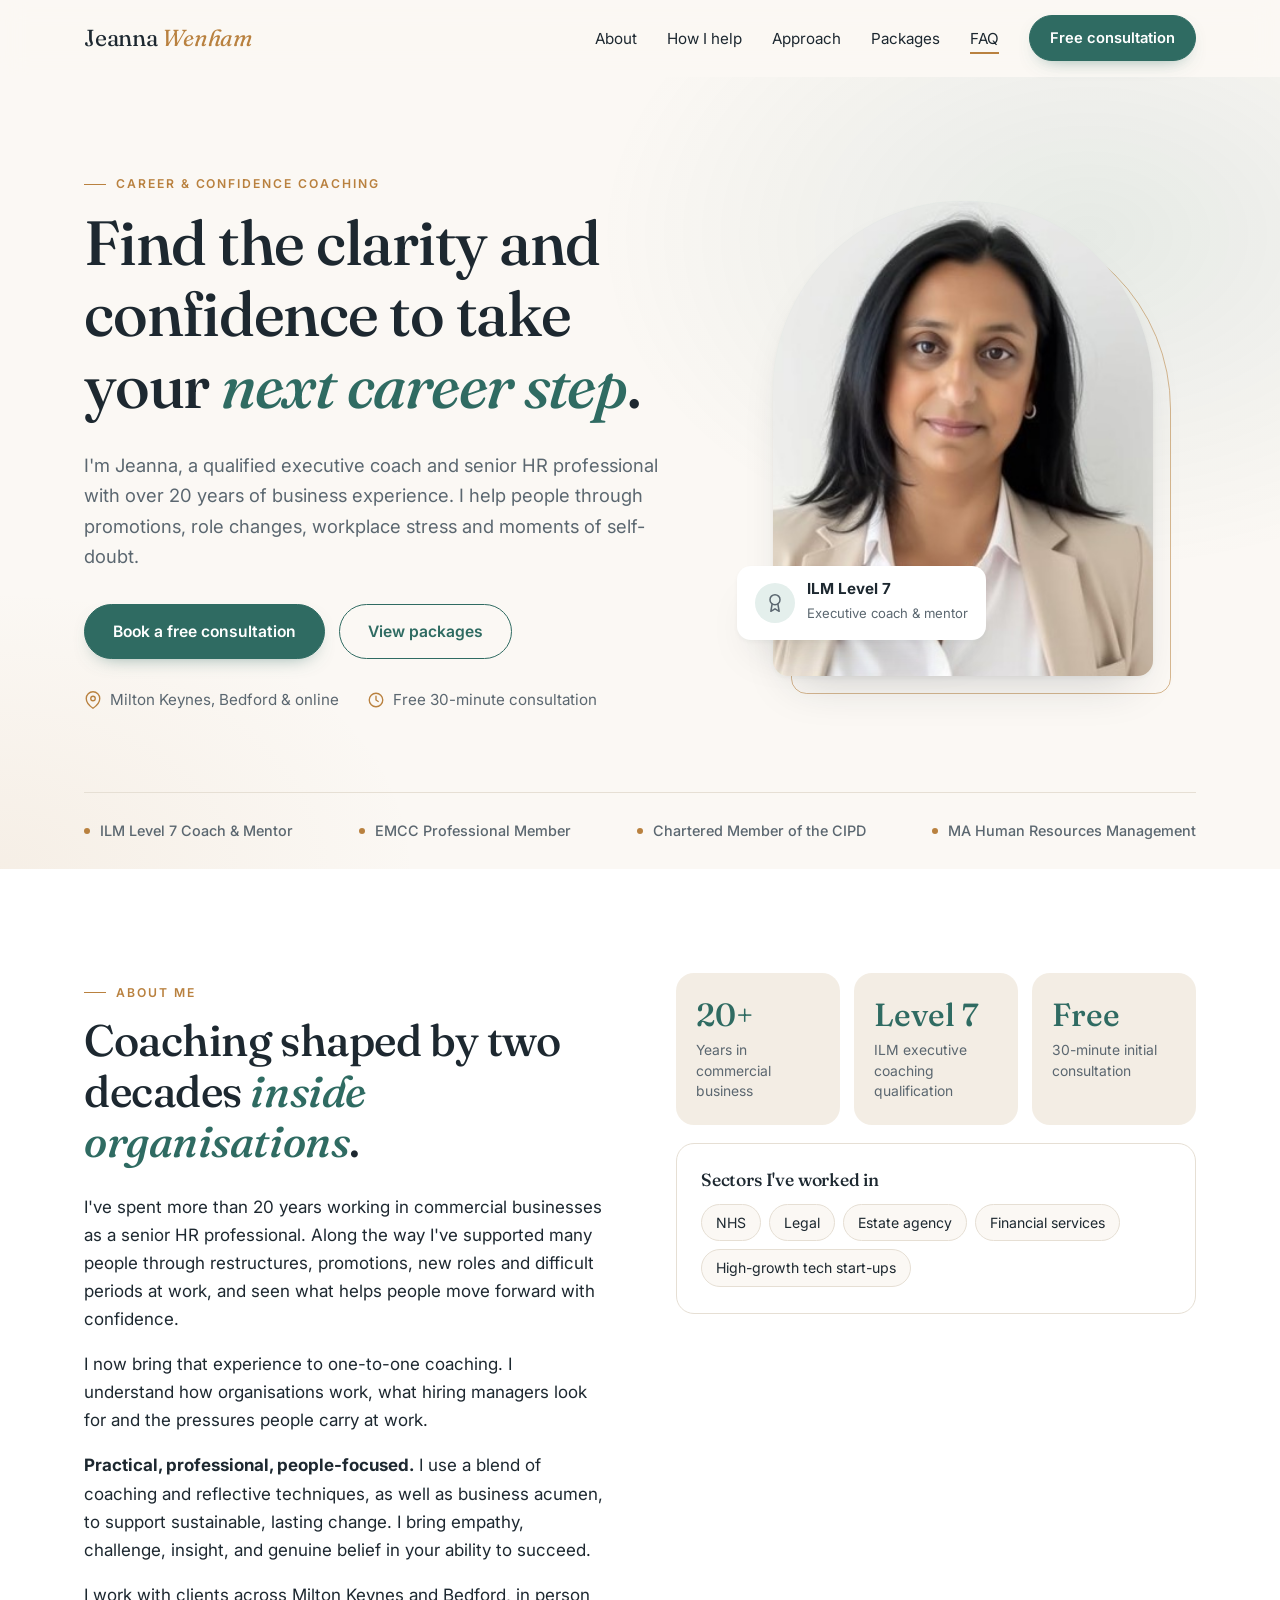
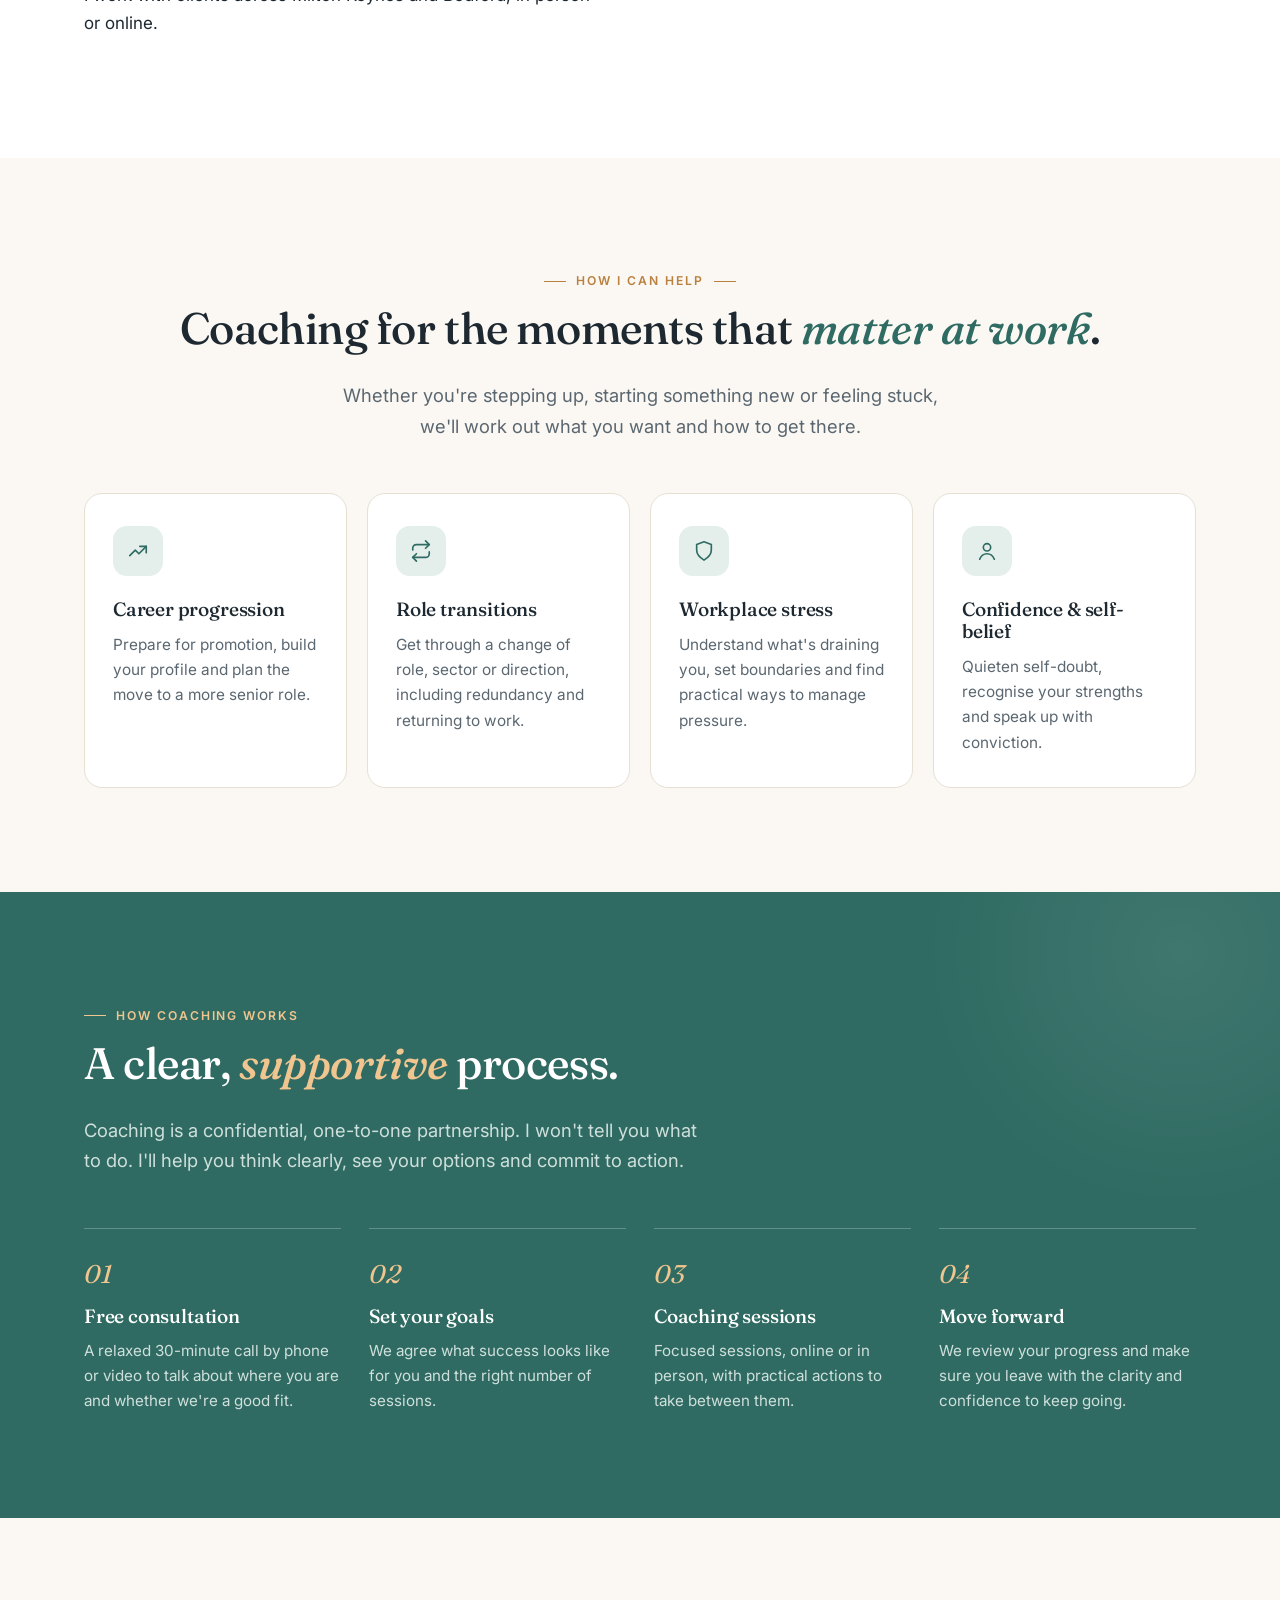
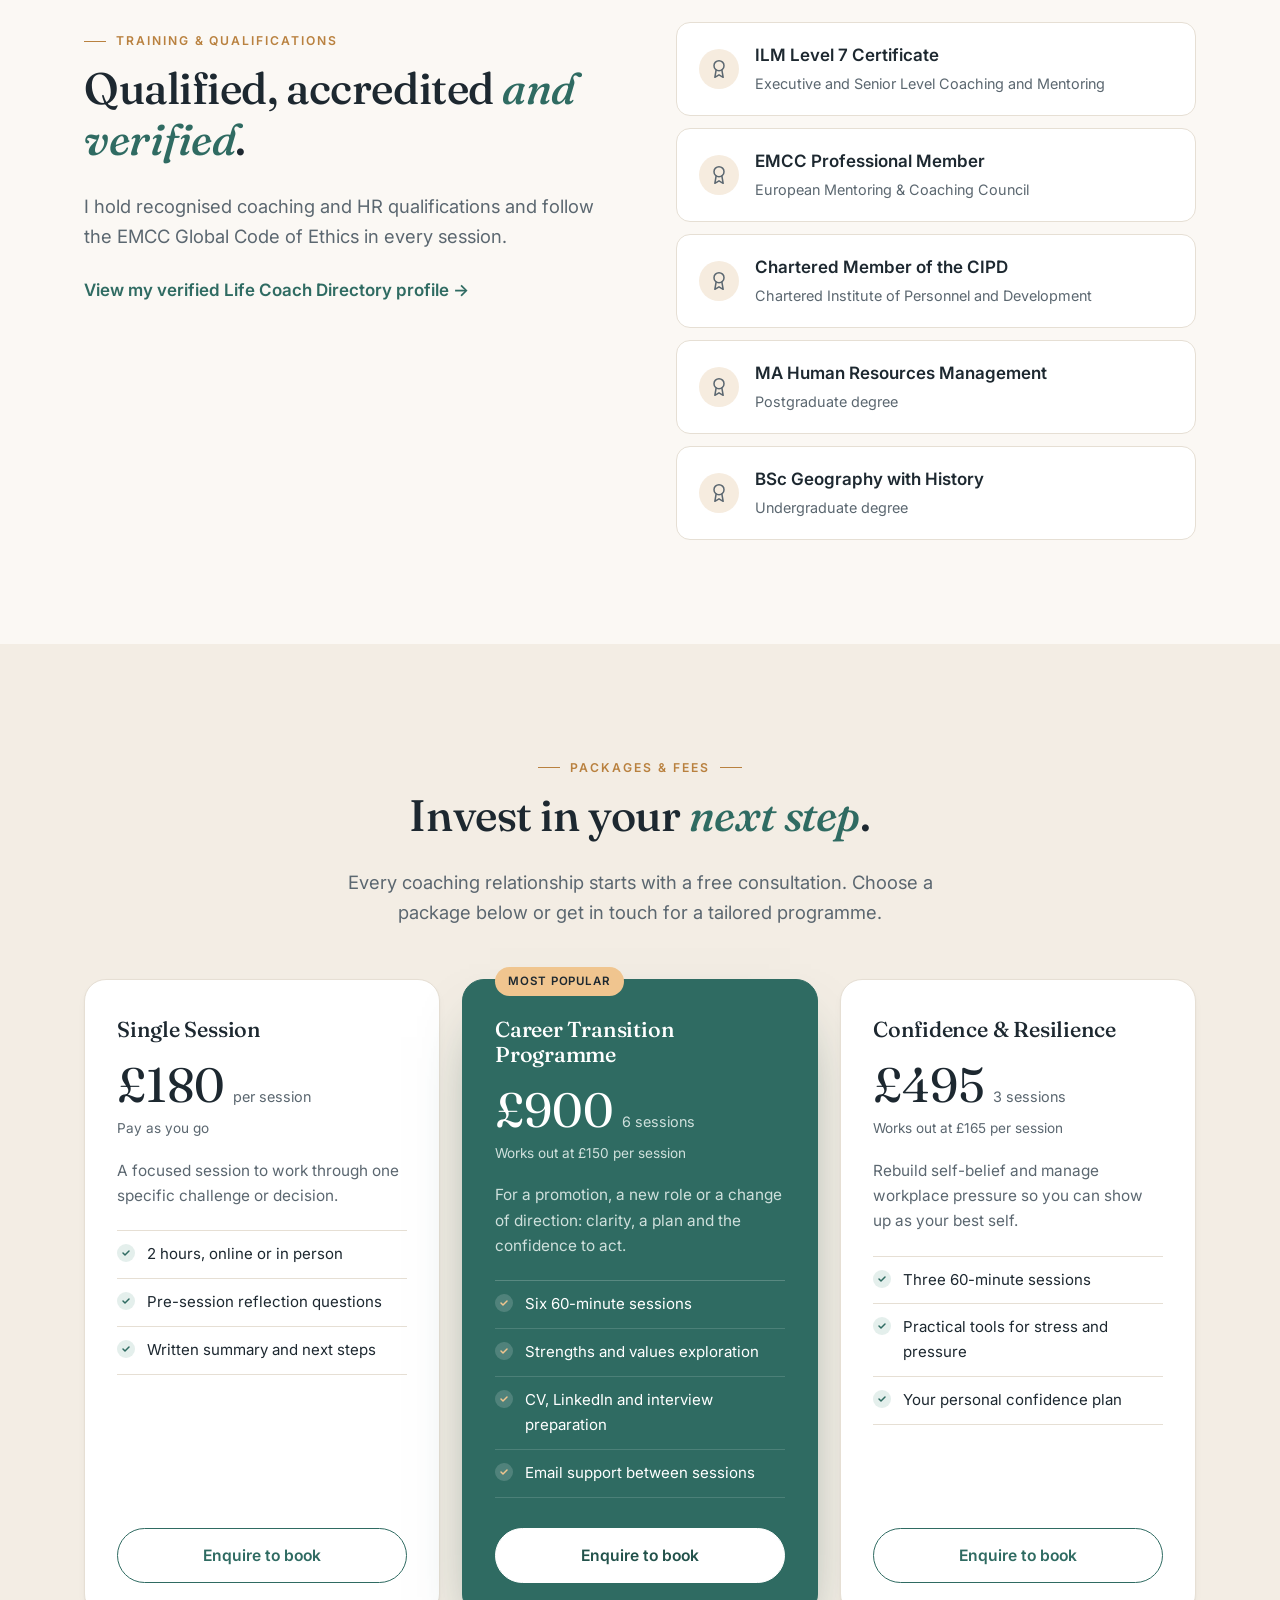
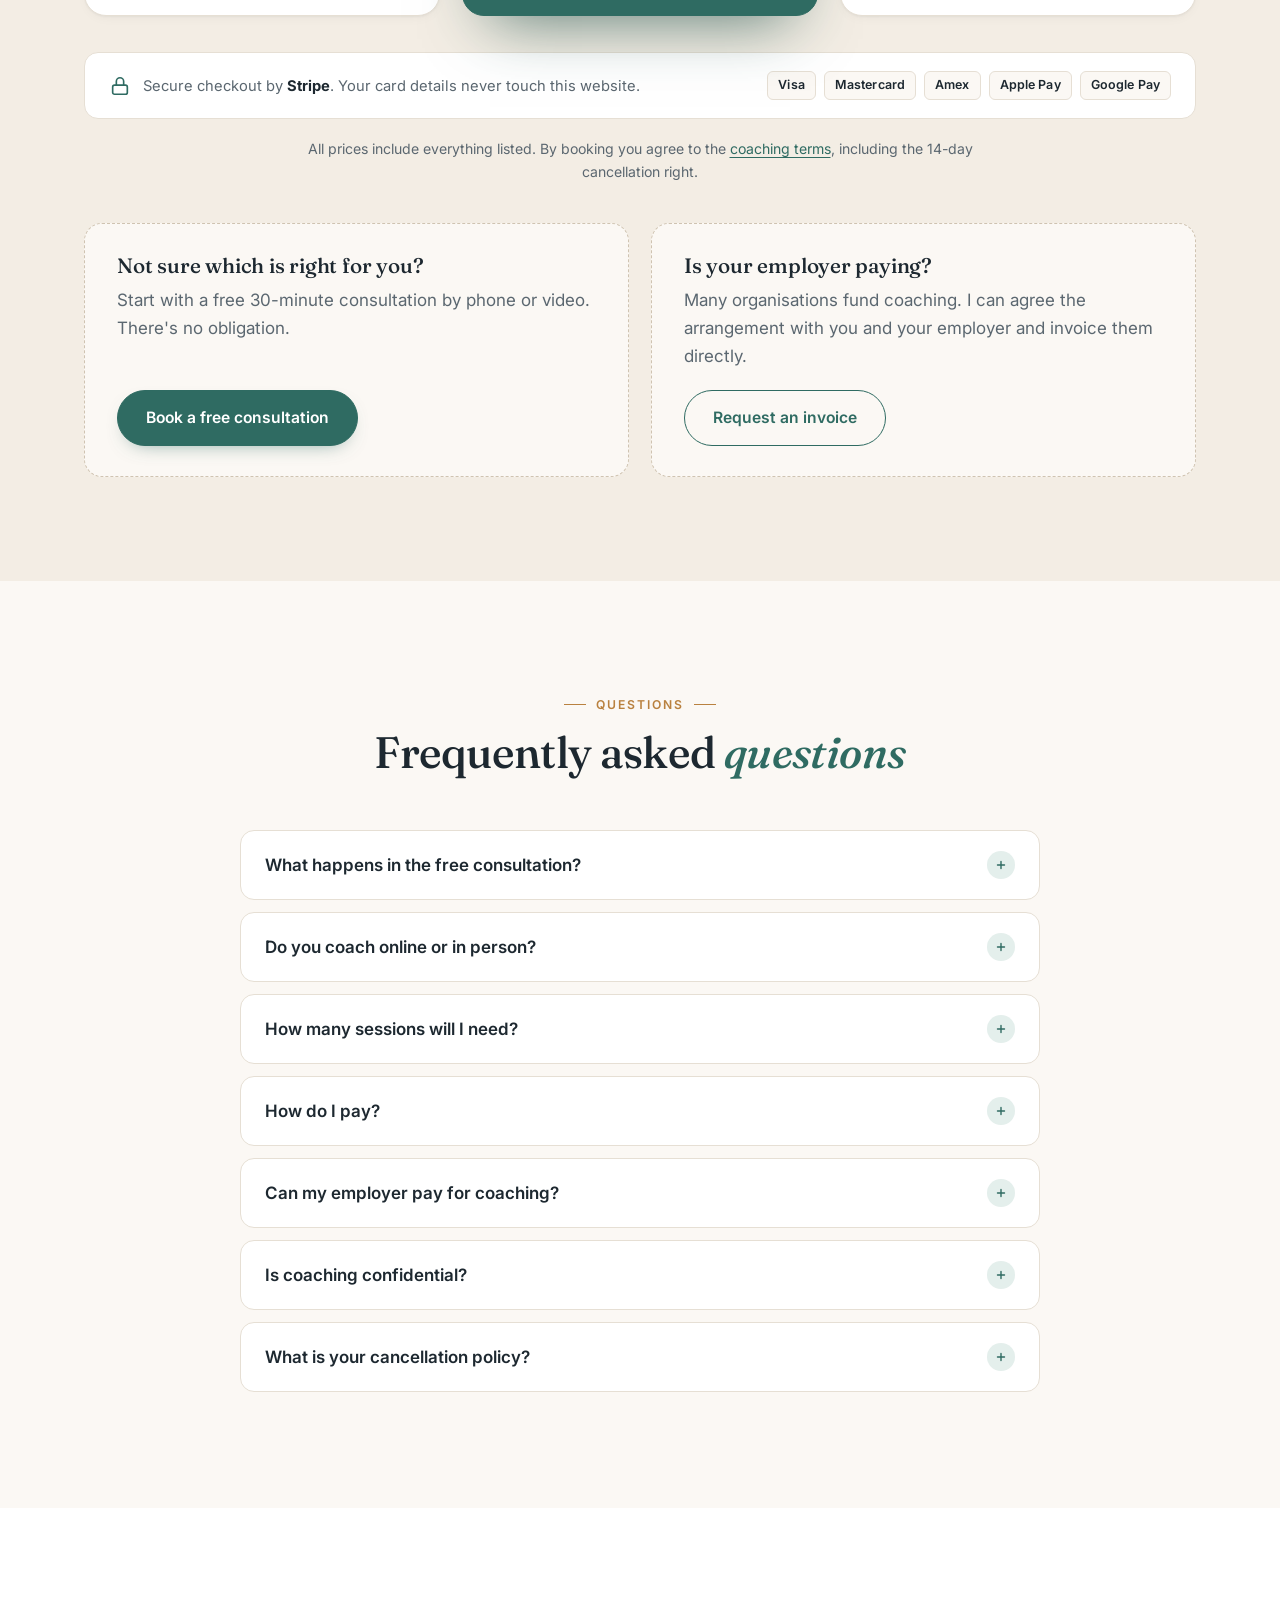
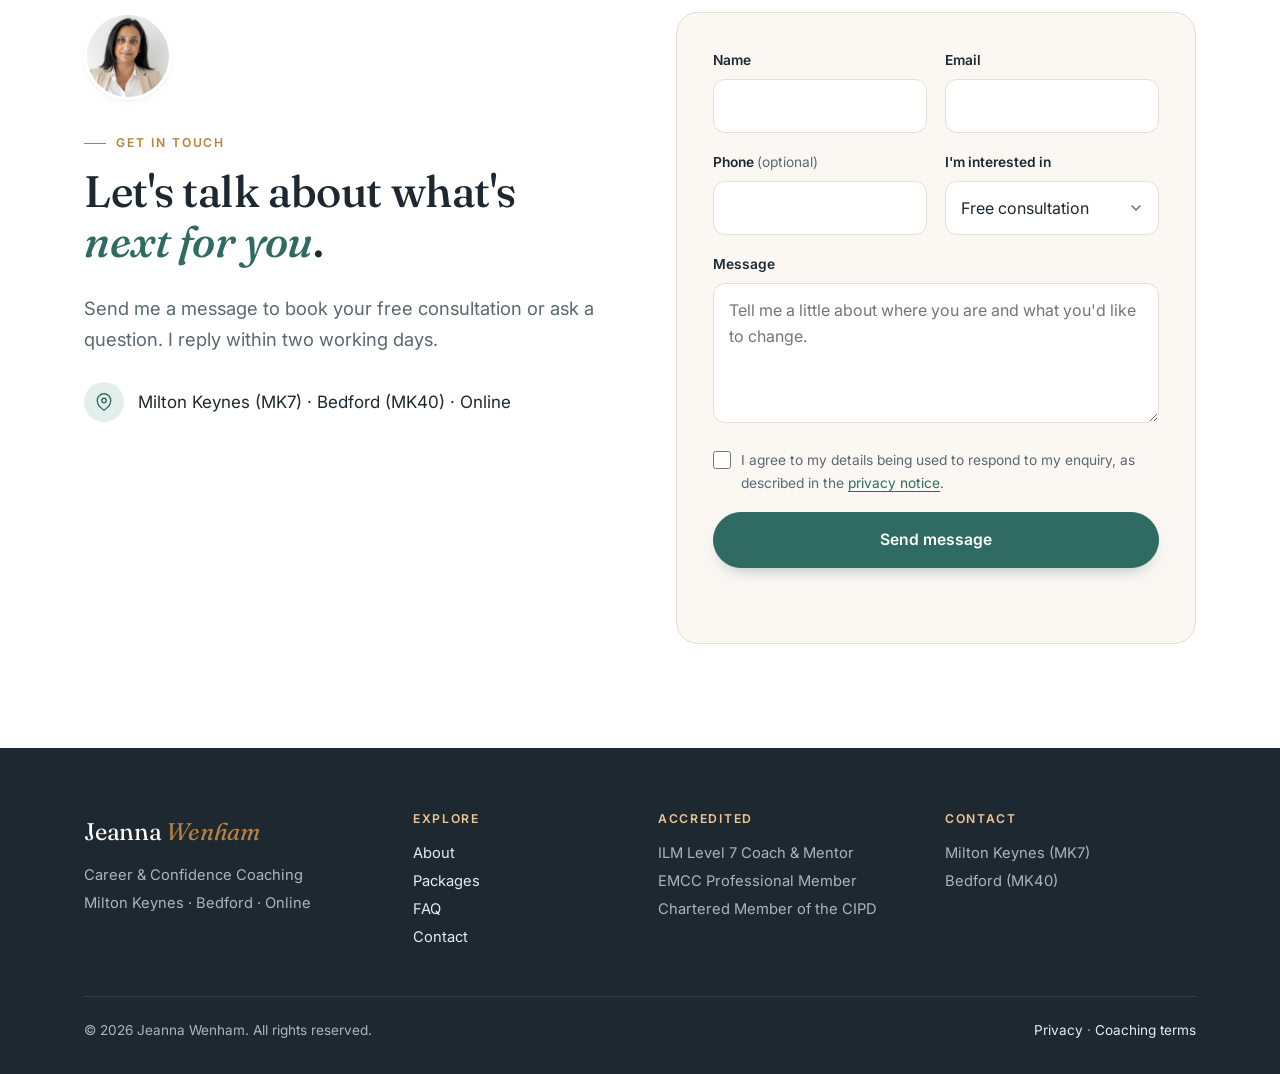
==== commit b1e4feb4: "Add coaching approach statement to About section" ====
--- a/index.html
+++ b/index.html
@@ -94,7 +94,8 @@
         <p class="eyebrow">About me</p>
         <h2>Coaching shaped by two decades <em>inside organisations</em>.</h2>
         <p>I've spent more than 20 years working in commercial businesses as a senior HR professional. Along the way I've supported many people through restructures, promotions, new roles and difficult periods at work, and seen what helps people move forward with confidence.</p>
-        <p>I now bring that experience to one-to-one coaching. I understand how organisations work, what hiring managers look for and the pressures people carry at work. My coaching is practical and supportive, and we work towards goals you set.</p>
+        <p>I now bring that experience to one-to-one coaching. I understand how organisations work, what hiring managers look for and the pressures people carry at work.</p>
+        <p><strong>Practical, professional, people-focused.</strong> I use a blend of coaching and reflective techniques, as well as business acumen, to support sustainable, lasting change. I bring empathy, challenge, insight, and genuine belief in your ability to succeed.</p>
         <p>I work with clients across Milton Keynes and Bedford, in person or online.</p>
       </div>
       <div class="reveal">
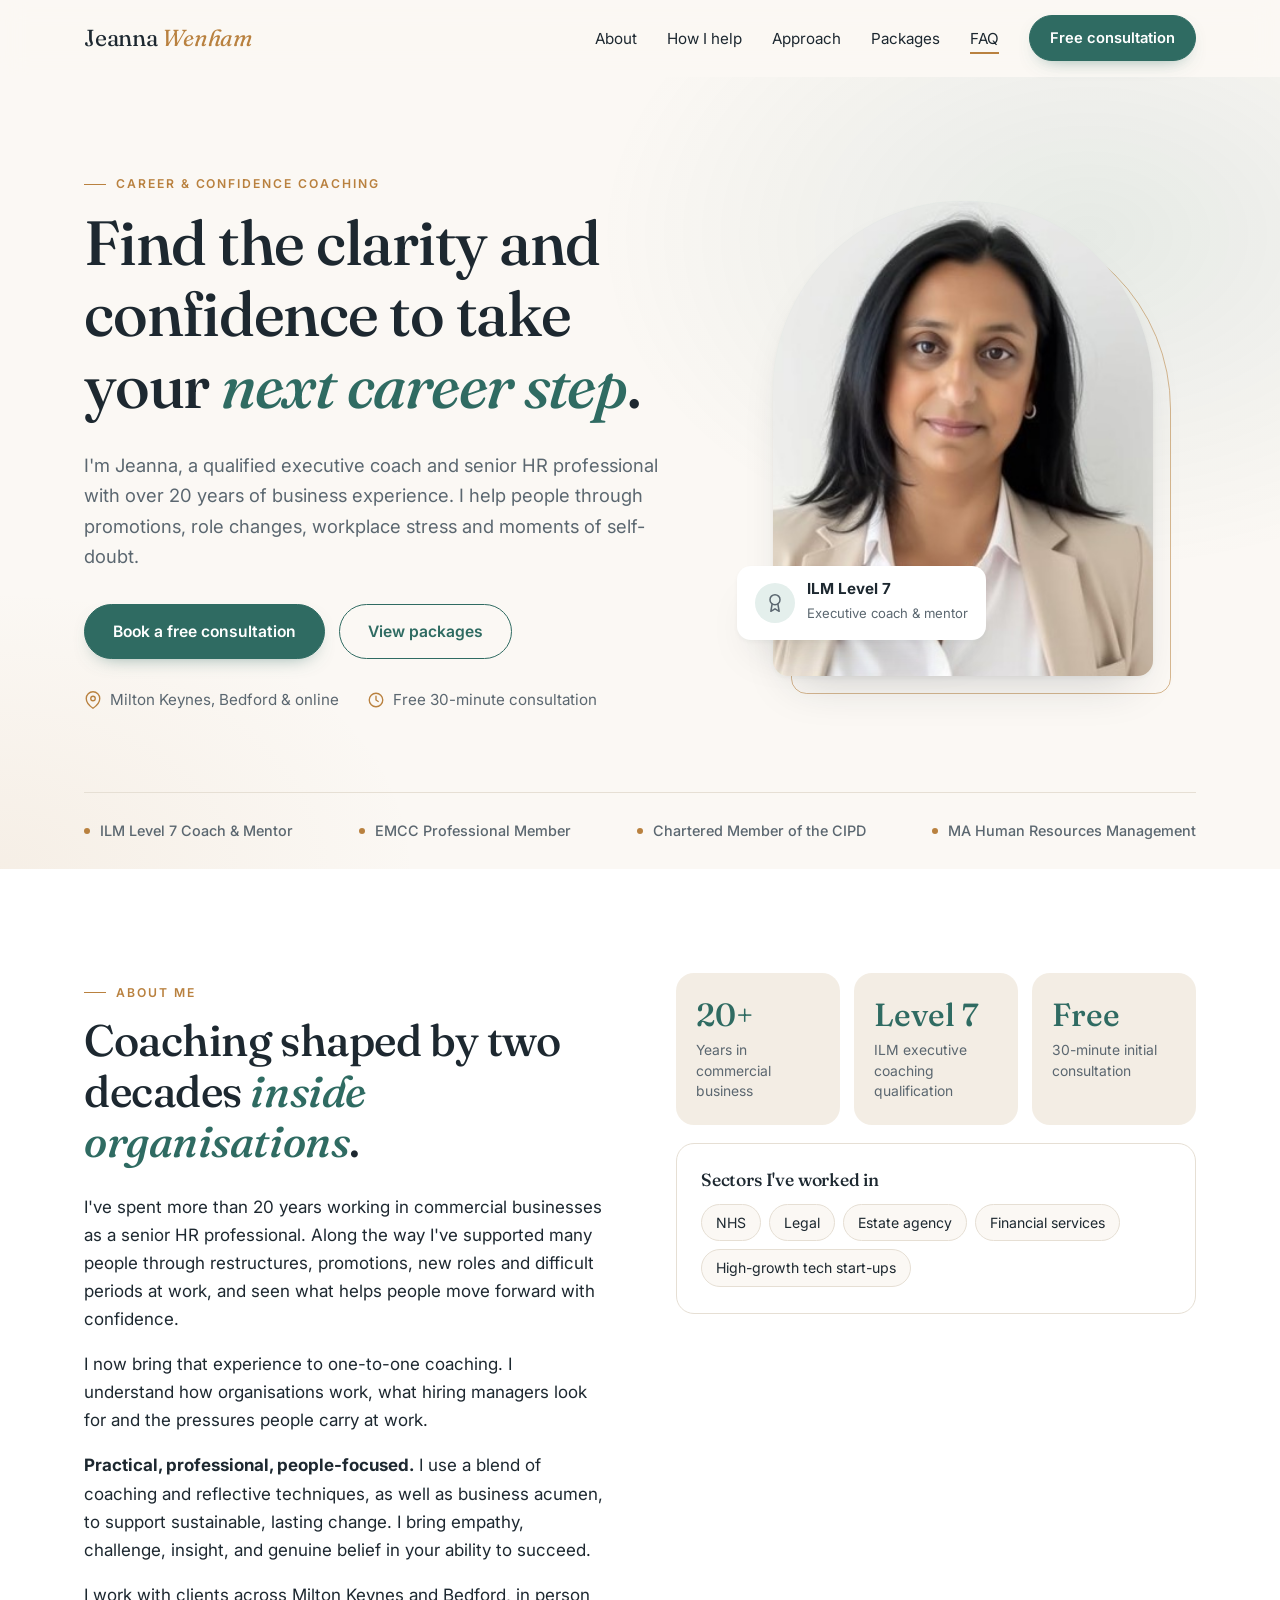
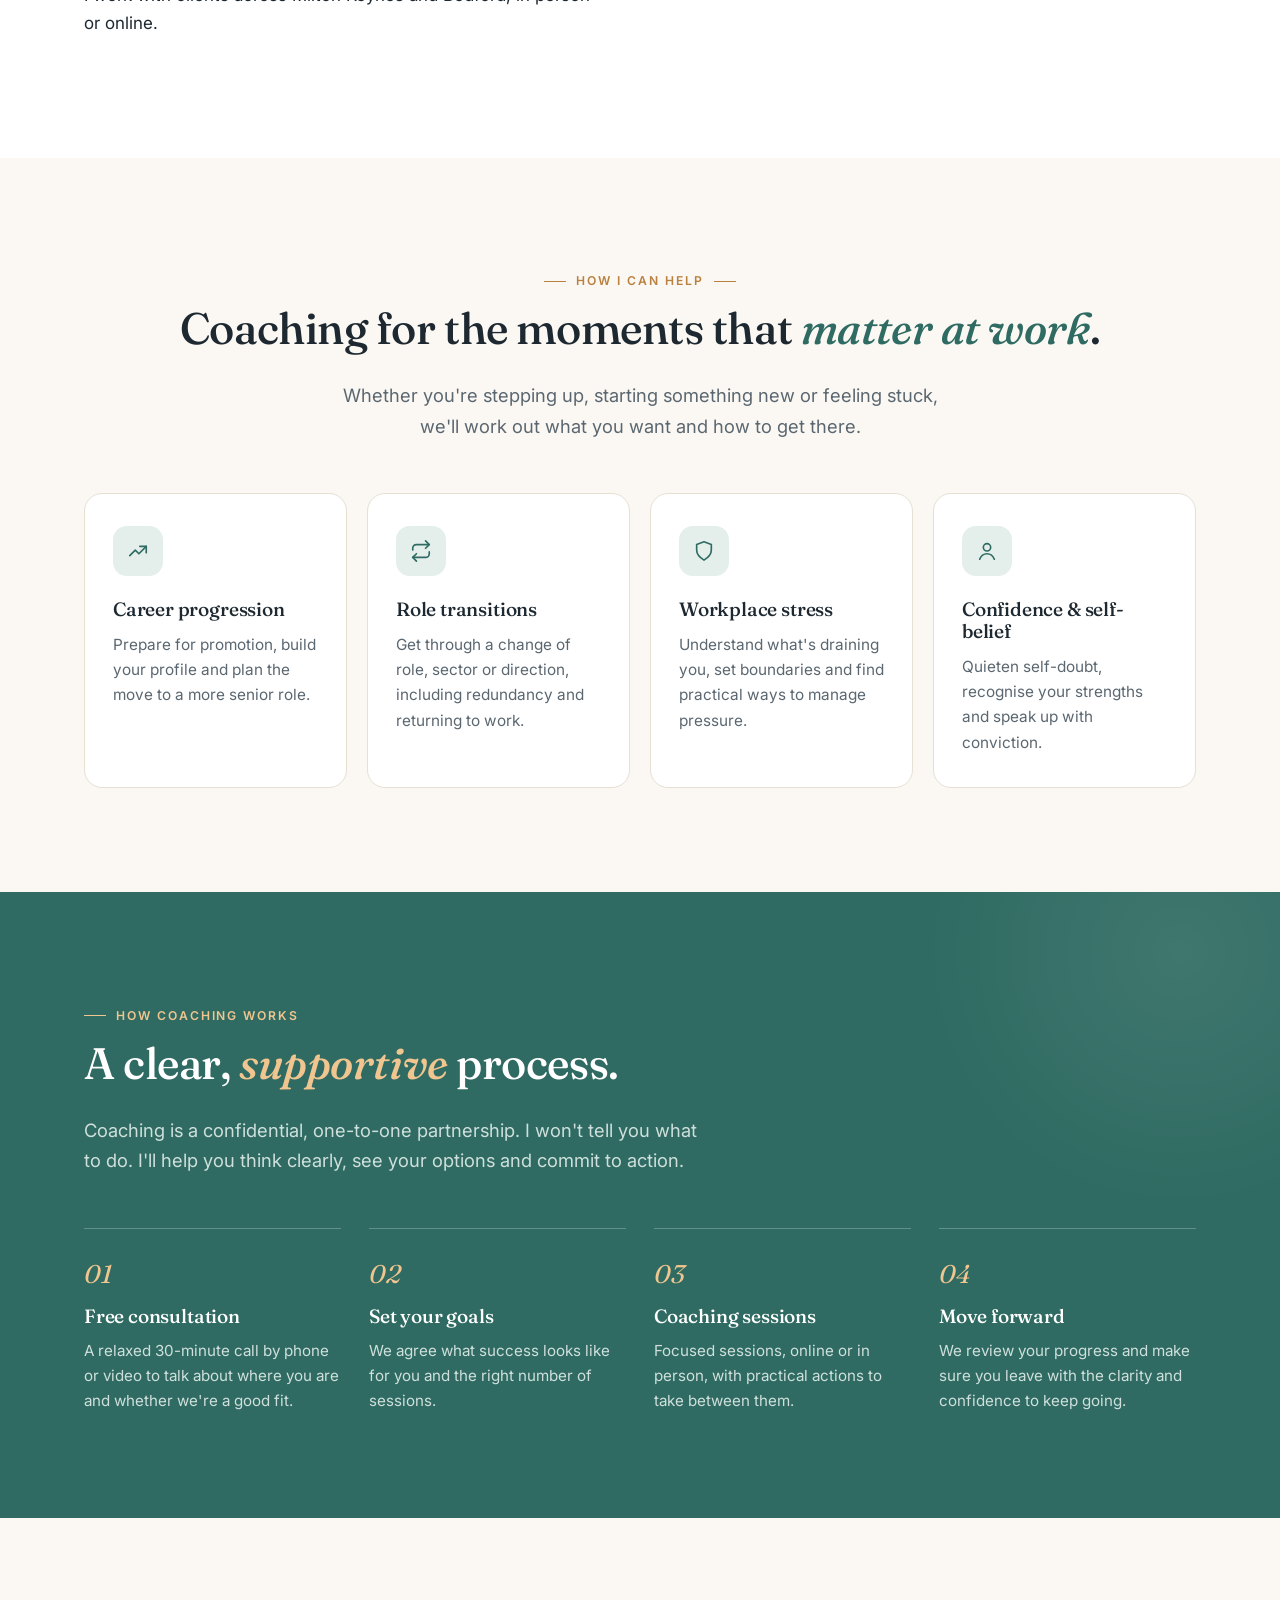
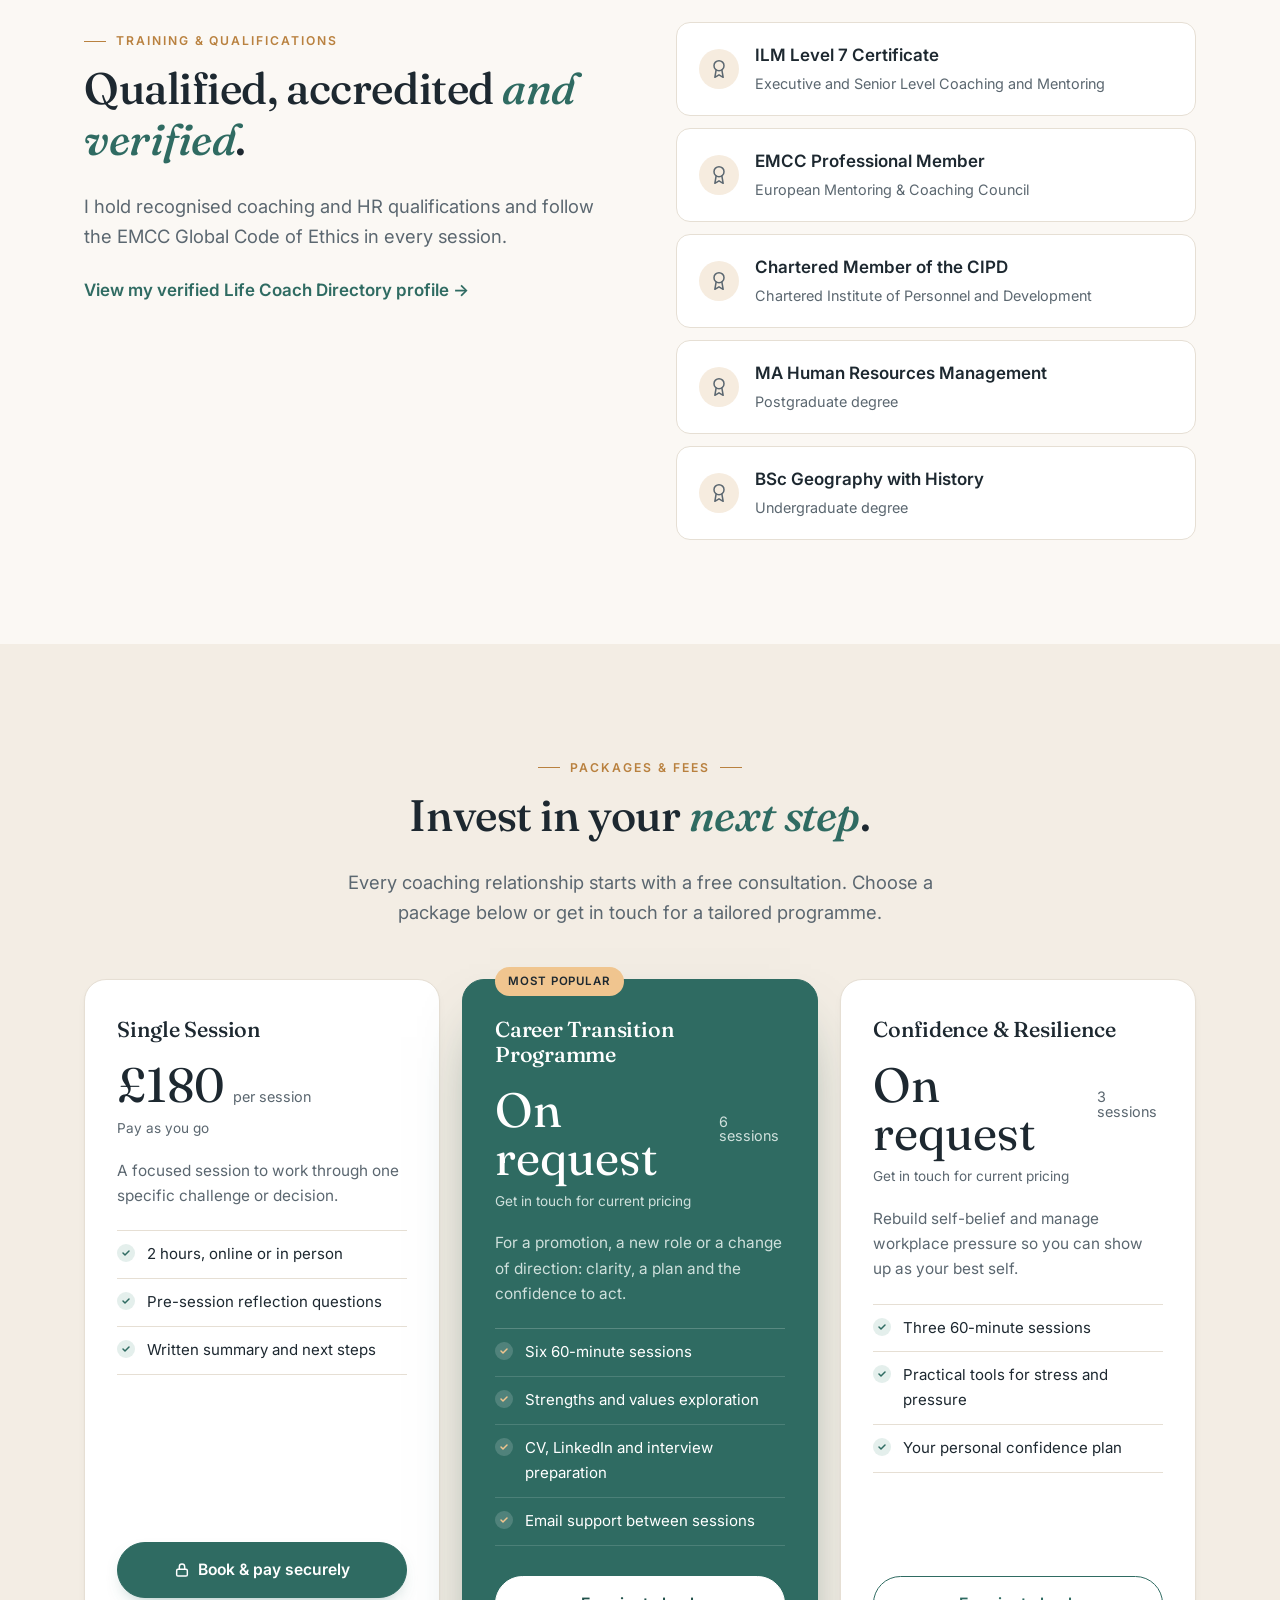
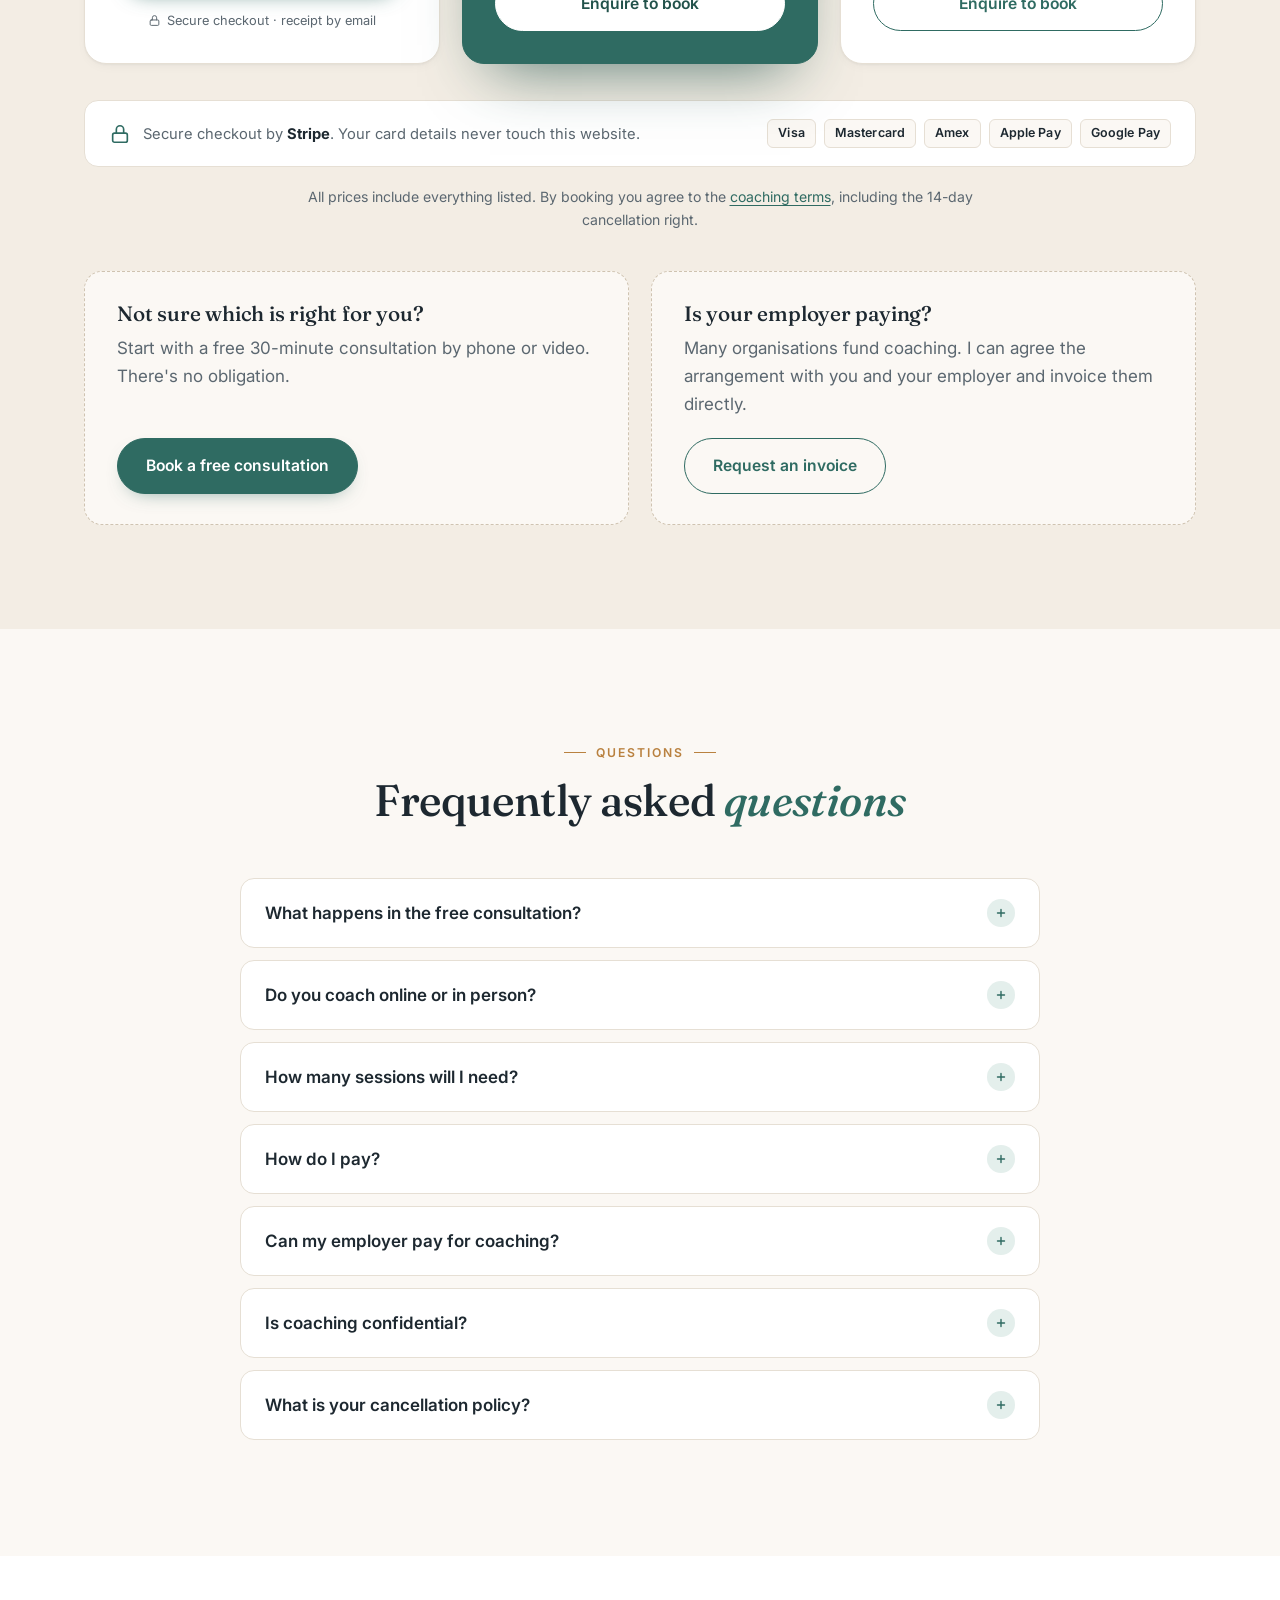
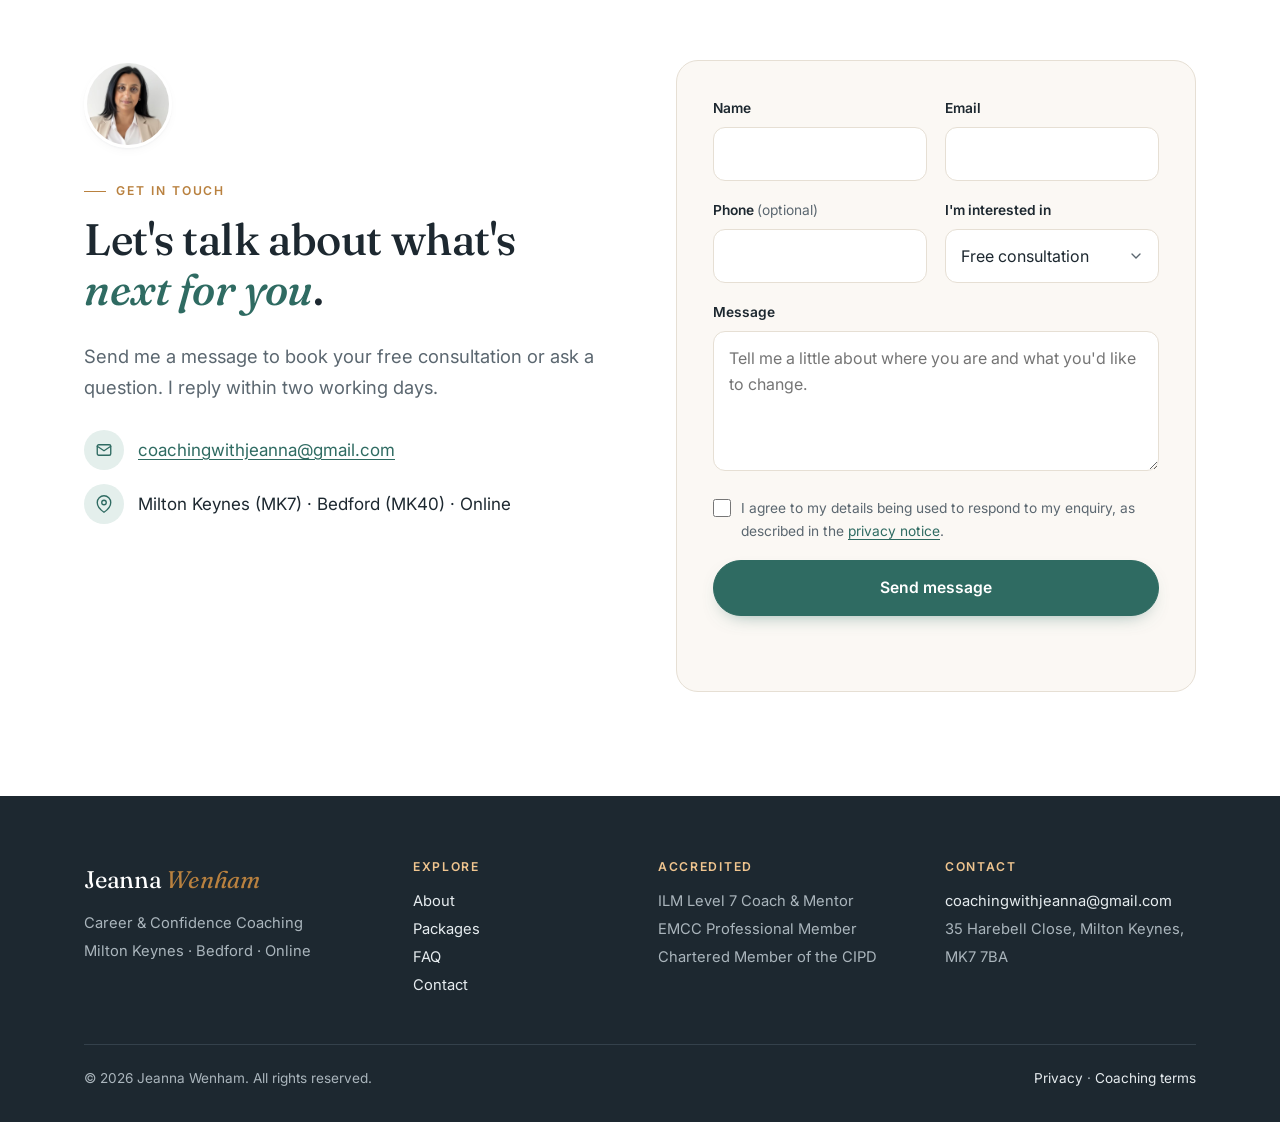
==== commit 028db530: "Make jeannawenhamcoaching.com the canonical address" ====
--- a/index.html
+++ b/index.html
@@ -9,7 +9,9 @@
   <meta property="og:type" content="website">
   <meta property="og:title" content="Jeanna Wenham | Career &amp; Confidence Coaching">
   <meta property="og:description" content="Find the clarity and confidence to take your next career step. Coaching in Milton Keynes, Bedford and online.">
-  <meta property="og:image" content="images/jeanna.jpg">
+  <link rel="canonical" href="https://jeannawenhamcoaching.com/">
+  <meta property="og:url" content="https://jeannawenhamcoaching.com/">
+  <meta property="og:image" content="https://jeannawenhamcoaching.com/images/jeanna.jpg">
   <meta name="twitter:card" content="summary">
   <link rel="icon" href="images/favicon.svg" type="image/svg+xml">
   <link rel="apple-touch-icon" href="images/jeanna.jpg">
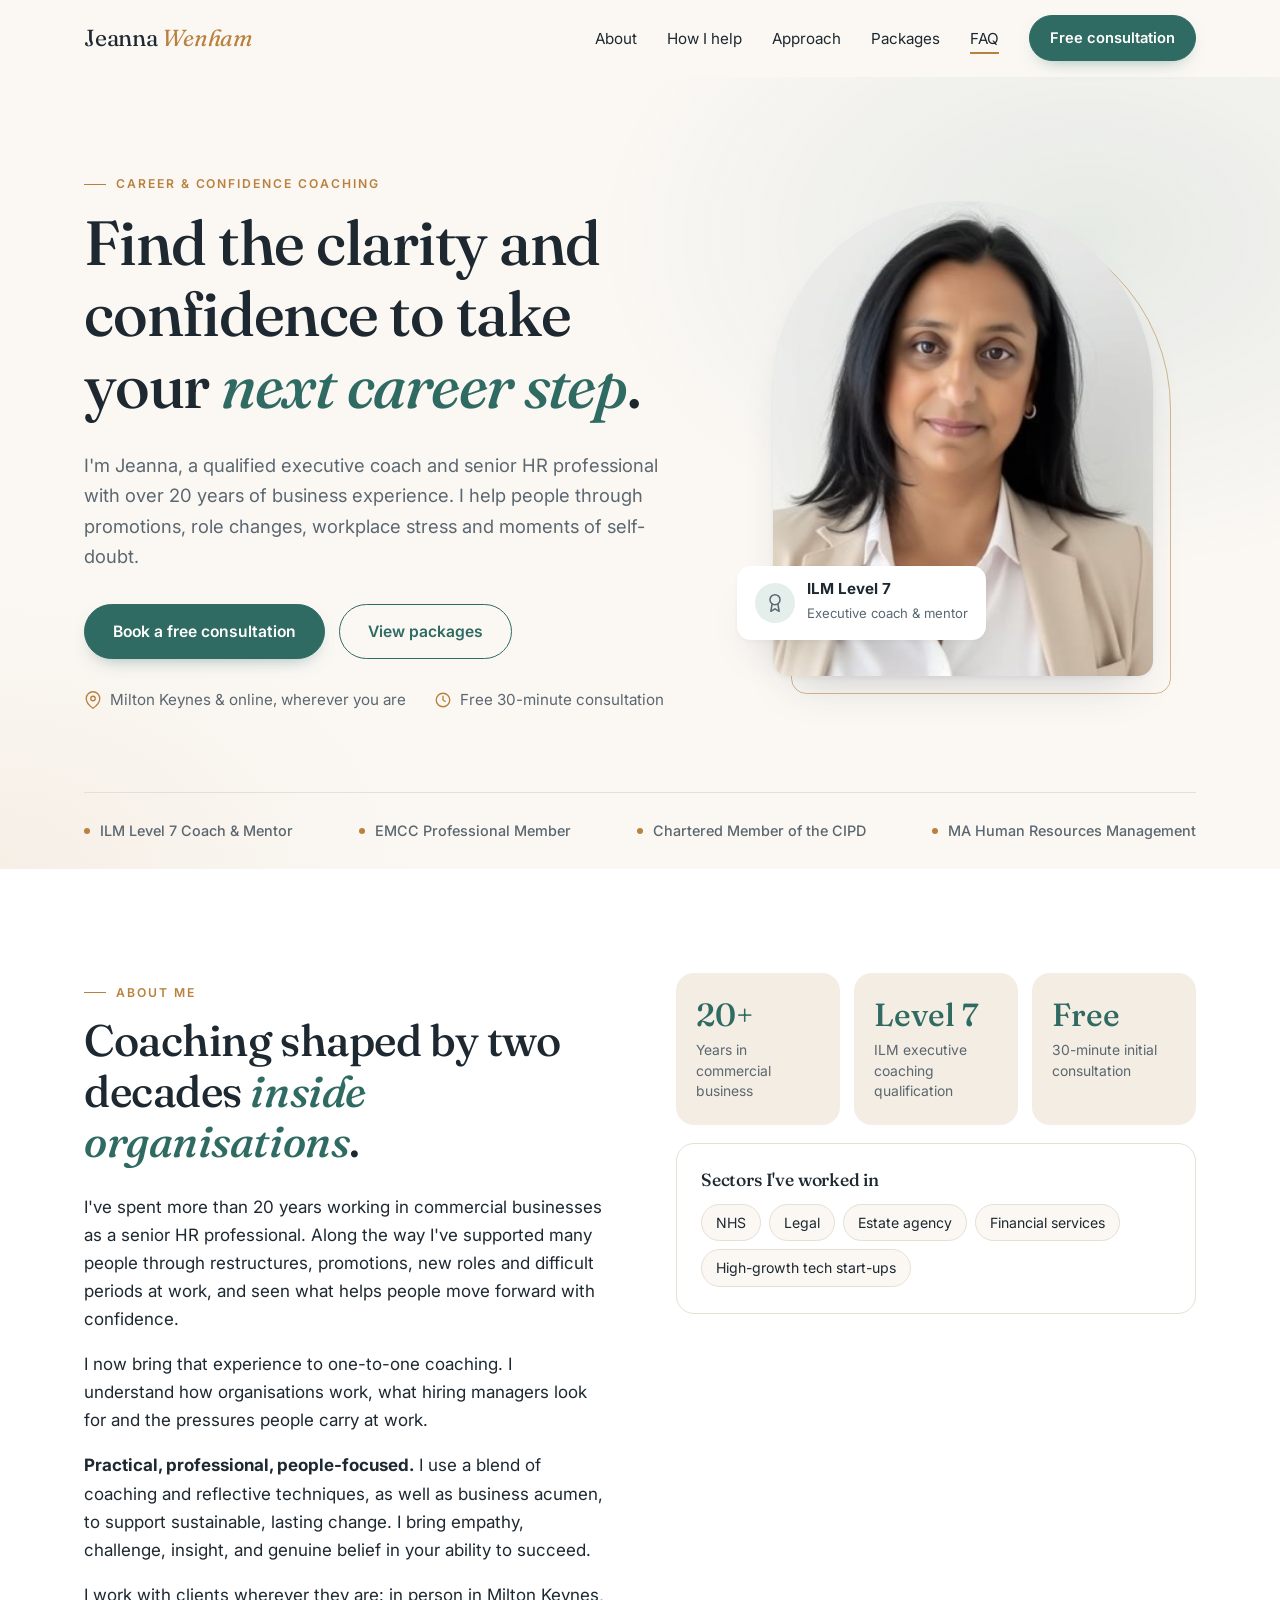
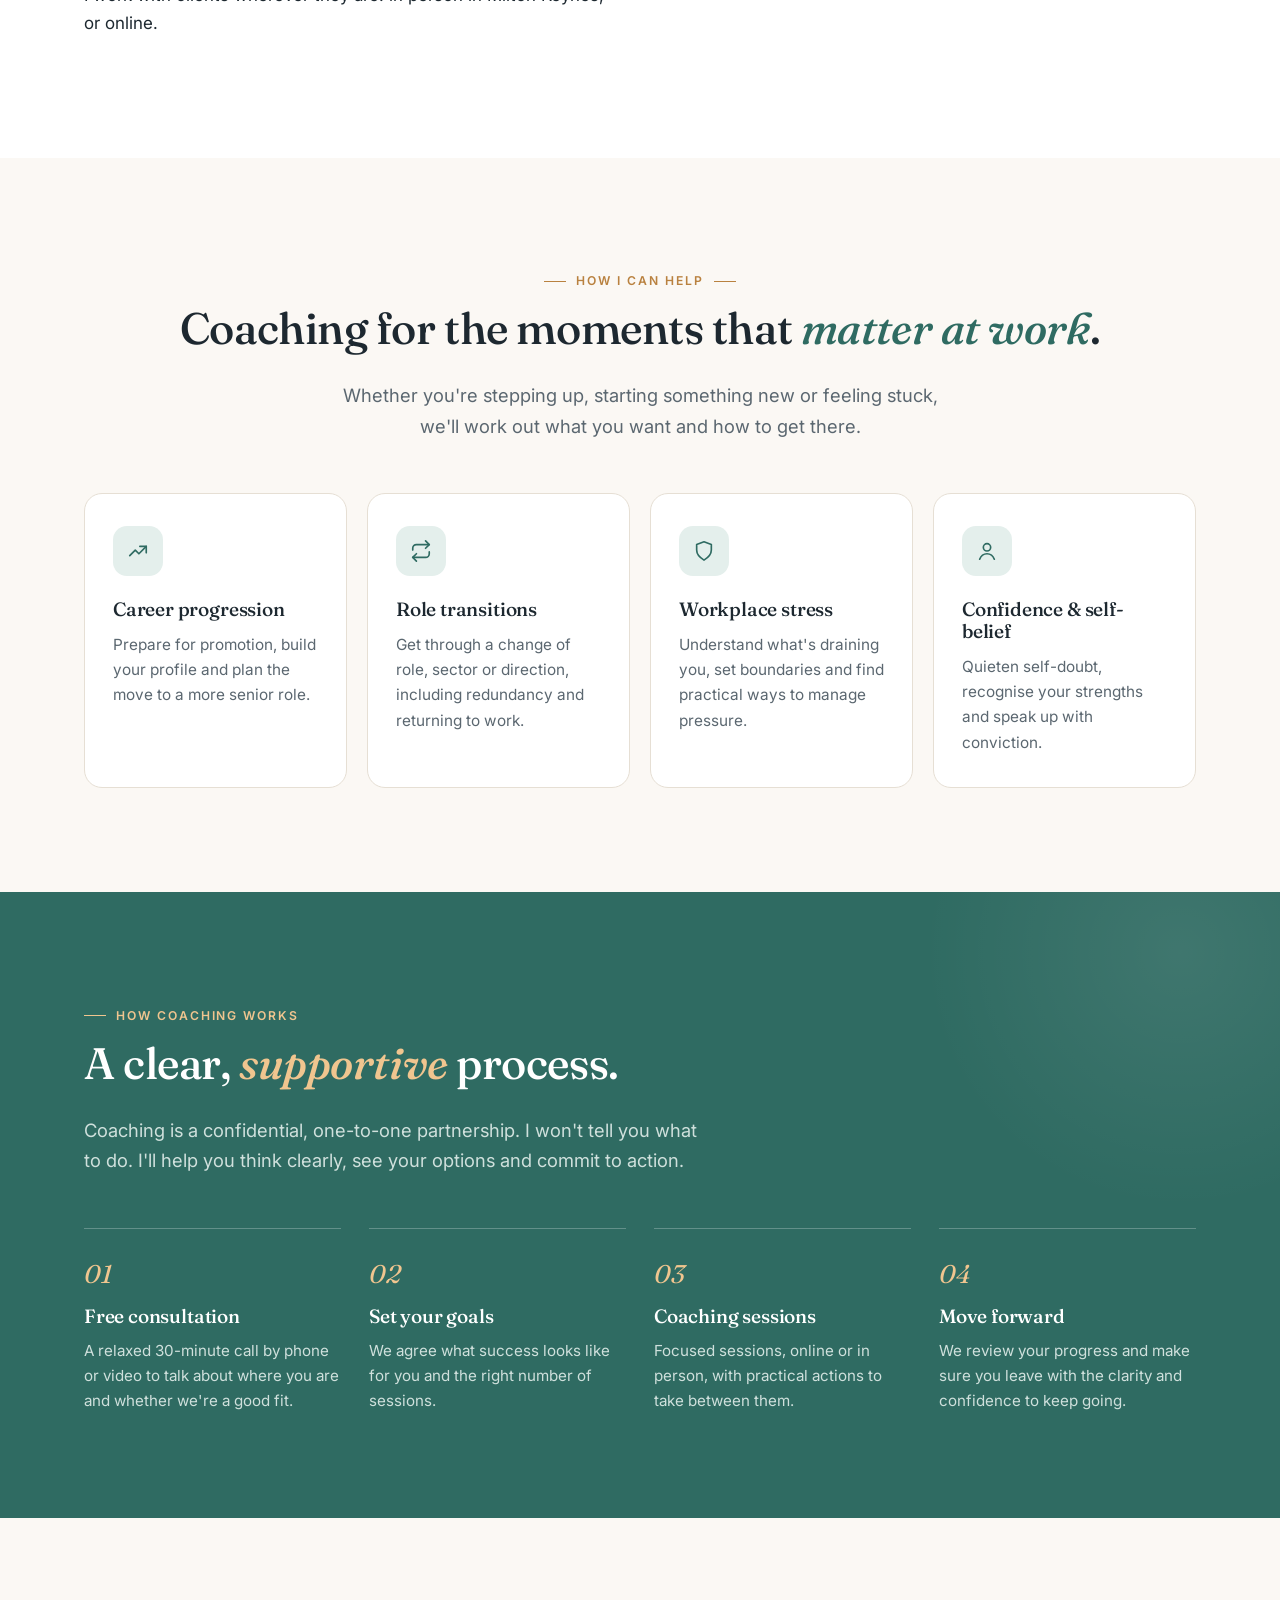
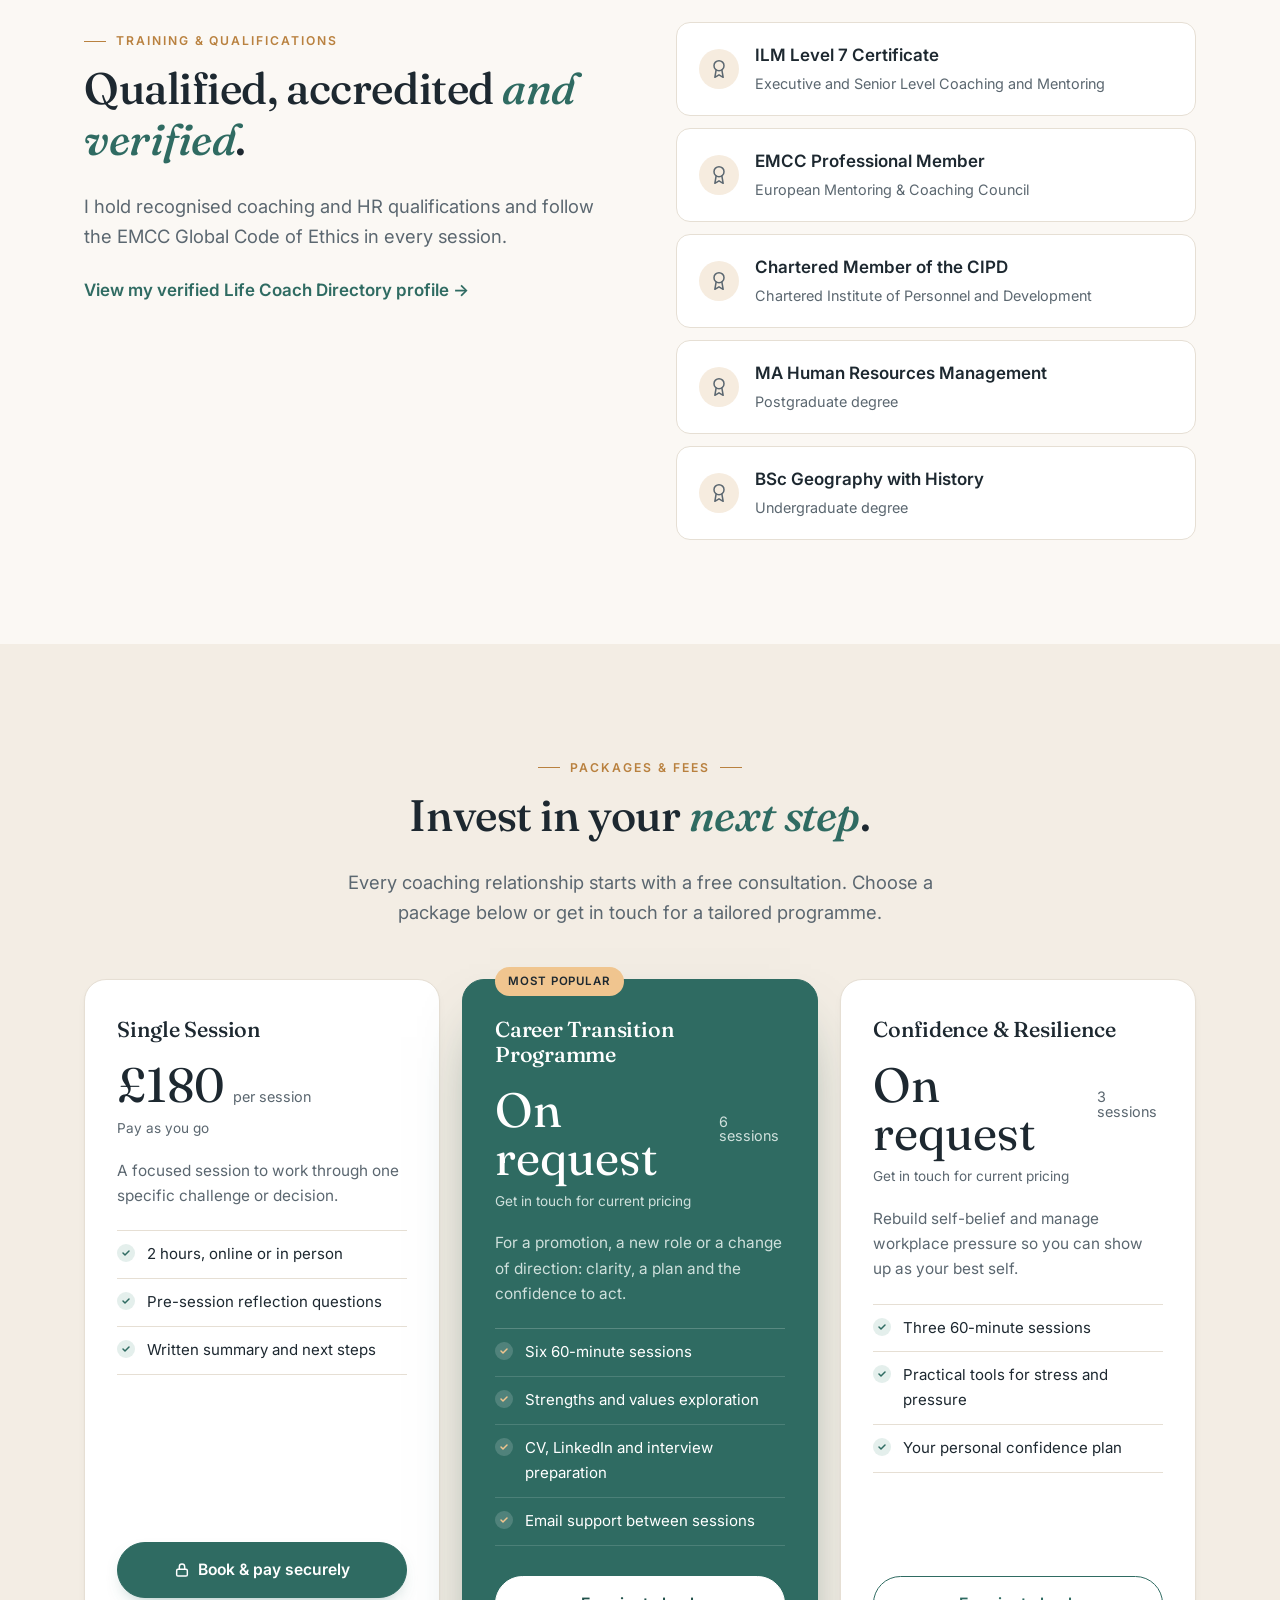
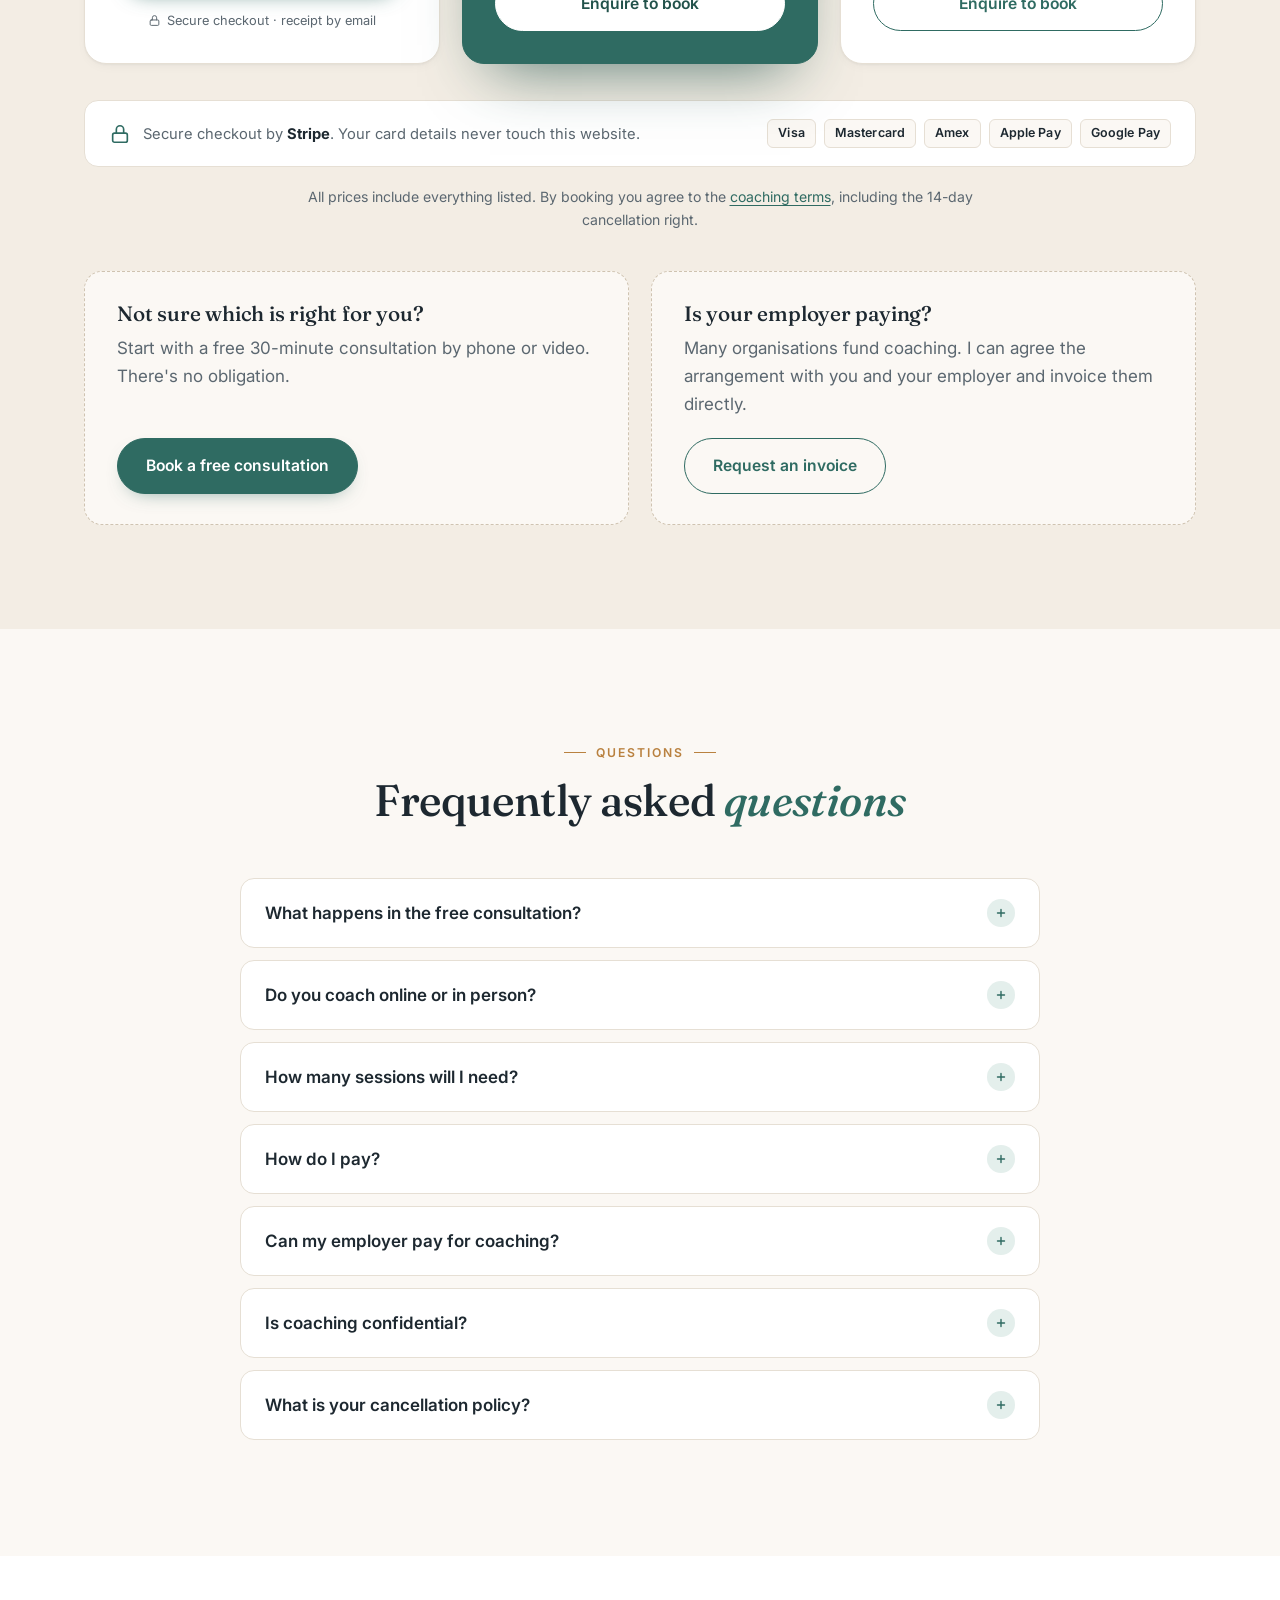
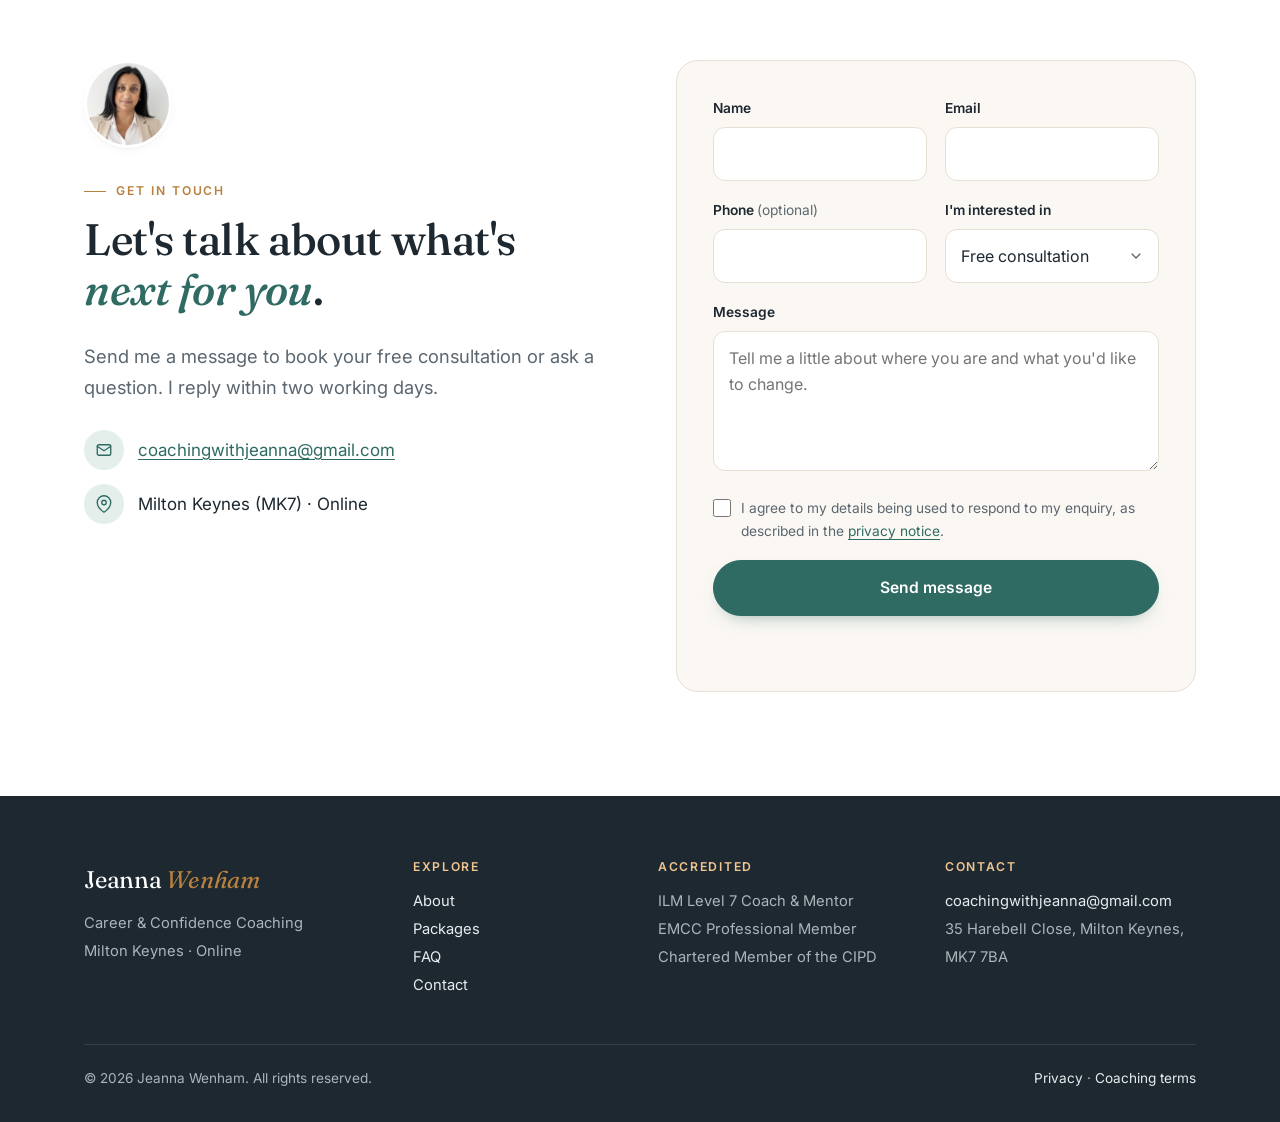
==== commit 79259eea: "Drop Bedford; Milton Keynes in person or online wherever you are" ====
--- a/index.html
+++ b/index.html
@@ -3,12 +3,12 @@
 <head>
   <meta charset="UTF-8">
   <meta name="viewport" content="width=device-width, initial-scale=1">
-  <title>Jeanna Wenham | Career &amp; Confidence Coaching | Milton Keynes &amp; Bedford</title>
-  <meta name="description" content="ILM Level 7 qualified coach and senior HR professional helping people with career progression, role transitions, workplace stress and confidence. Milton Keynes, Bedford and online.">
+  <title>Jeanna Wenham | Career &amp; Confidence Coaching | Milton Keynes &amp; Online</title>
+  <meta name="description" content="ILM Level 7 qualified coach and senior HR professional helping people with career progression, role transitions, workplace stress and confidence. Milton Keynes and online, wherever you are.">
   <meta name="theme-color" content="#2f6b62">
   <meta property="og:type" content="website">
   <meta property="og:title" content="Jeanna Wenham | Career &amp; Confidence Coaching">
-  <meta property="og:description" content="Find the clarity and confidence to take your next career step. Coaching in Milton Keynes, Bedford and online.">
+  <meta property="og:description" content="Find the clarity and confidence to take your next career step. Coaching in Milton Keynes and online, wherever you are.">
   <link rel="canonical" href="https://jeannawenhamcoaching.com/">
   <meta property="og:url" content="https://jeannawenhamcoaching.com/">
   <meta property="og:image" content="https://jeannawenhamcoaching.com/images/jeanna.jpg">
@@ -27,7 +27,7 @@
     "name": "Jeanna Wenham Coaching",
     "description": "Career and confidence coaching from an ILM Level 7 qualified coach and senior HR professional.",
     "image": "images/jeanna.jpg",
-    "areaServed": ["Milton Keynes", "Bedford", "United Kingdom"],
+    "areaServed": ["Milton Keynes", "United Kingdom"],
     "founder": { "@type": "Person", "name": "Jeanna Wenham", "jobTitle": "Career and Confidence Coach" }
   }
   </script>
@@ -65,7 +65,7 @@
           <a href="#pricing" class="btn btn-ghost">View packages</a>
         </div>
         <ul class="hero-meta">
-          <li><svg viewBox="0 0 24 24" aria-hidden="true"><path d="M21 10c0 7-9 13-9 13S3 17 3 10a9 9 0 0 1 18 0z"/><circle cx="12" cy="10" r="3"/></svg>Milton Keynes, Bedford &amp; online</li>
+          <li><svg viewBox="0 0 24 24" aria-hidden="true"><path d="M21 10c0 7-9 13-9 13S3 17 3 10a9 9 0 0 1 18 0z"/><circle cx="12" cy="10" r="3"/></svg>Milton Keynes &amp; online, wherever you are</li>
           <li><svg viewBox="0 0 24 24" aria-hidden="true"><circle cx="12" cy="12" r="9"/><path d="M12 7v5l3 2"/></svg>Free 30-minute consultation</li>
         </ul>
       </div>
@@ -98,7 +98,7 @@
         <p>I've spent more than 20 years working in commercial businesses as a senior HR professional. Along the way I've supported many people through restructures, promotions, new roles and difficult periods at work, and seen what helps people move forward with confidence.</p>
         <p>I now bring that experience to one-to-one coaching. I understand how organisations work, what hiring managers look for and the pressures people carry at work.</p>
         <p><strong>Practical, professional, people-focused.</strong> I use a blend of coaching and reflective techniques, as well as business acumen, to support sustainable, lasting change. I bring empathy, challenge, insight, and genuine belief in your ability to succeed.</p>
-        <p>I work with clients across Milton Keynes and Bedford, in person or online.</p>
+        <p>I work with clients wherever they are: in person in Milton Keynes, or online.</p>
       </div>
       <div class="reveal">
         <div class="stat-row">
@@ -229,7 +229,7 @@
       </div>
       <div class="faq-wrap reveal">
         <details><summary>What happens in the free consultation?</summary><p>It's an informal 30-minute conversation by phone or video. We'll talk about what's going on for you and what you'd like to change, and you can ask any questions about how coaching works. There's no pressure to book.</p></details>
-        <details><summary>Do you coach online or in person?</summary><p>Both. I see clients in person in Milton Keynes (MK7) and Bedford (MK40), and online by video call from anywhere.</p></details>
+        <details><summary>Do you coach online or in person?</summary><p>Both. I see clients in person in Milton Keynes (MK7), and online by video call wherever you are.</p></details>
         <details><summary>How many sessions will I need?</summary><p>It depends on your goals. Some people get what they need from one focused session. Others benefit from a programme of three to six sessions. We'll agree this together in your consultation.</p></details>
         <details><summary>How do I pay?</summary><p>You can book and pay online by card, Apple Pay or Google Pay through Stripe's secure checkout. You'll get a receipt by email straight away, and I'll be in touch within two working days to arrange your first session. Packages are paid in full when you book.</p></details>
         <details><summary>Can my employer pay for coaching?</summary><p>Yes. Many organisations fund coaching for their people. I can provide an invoice and agree the arrangement with you and your employer up front.</p></details>
@@ -300,7 +300,7 @@
     <div class="foot-grid">
       <div>
         <a href="index.html" class="logo">Jeanna <span>Wenham</span></a>
-        <p>Career &amp; Confidence Coaching<br>Milton Keynes · Bedford · Online</p>
+        <p>Career &amp; Confidence Coaching<br>Milton Keynes · Online</p>
       </div>
       <div>
         <h4>Explore</h4>
@@ -312,7 +312,7 @@
       </div>
       <div>
         <h4>Contact</h4>
-        <p id="foot-contact">Milton Keynes (MK7)<br>Bedford (MK40)</p>
+        <p id="foot-contact">Milton Keynes (MK7)<br>Online, wherever you are</p>
       </div>
     </div>
     <div class="foot-bottom">
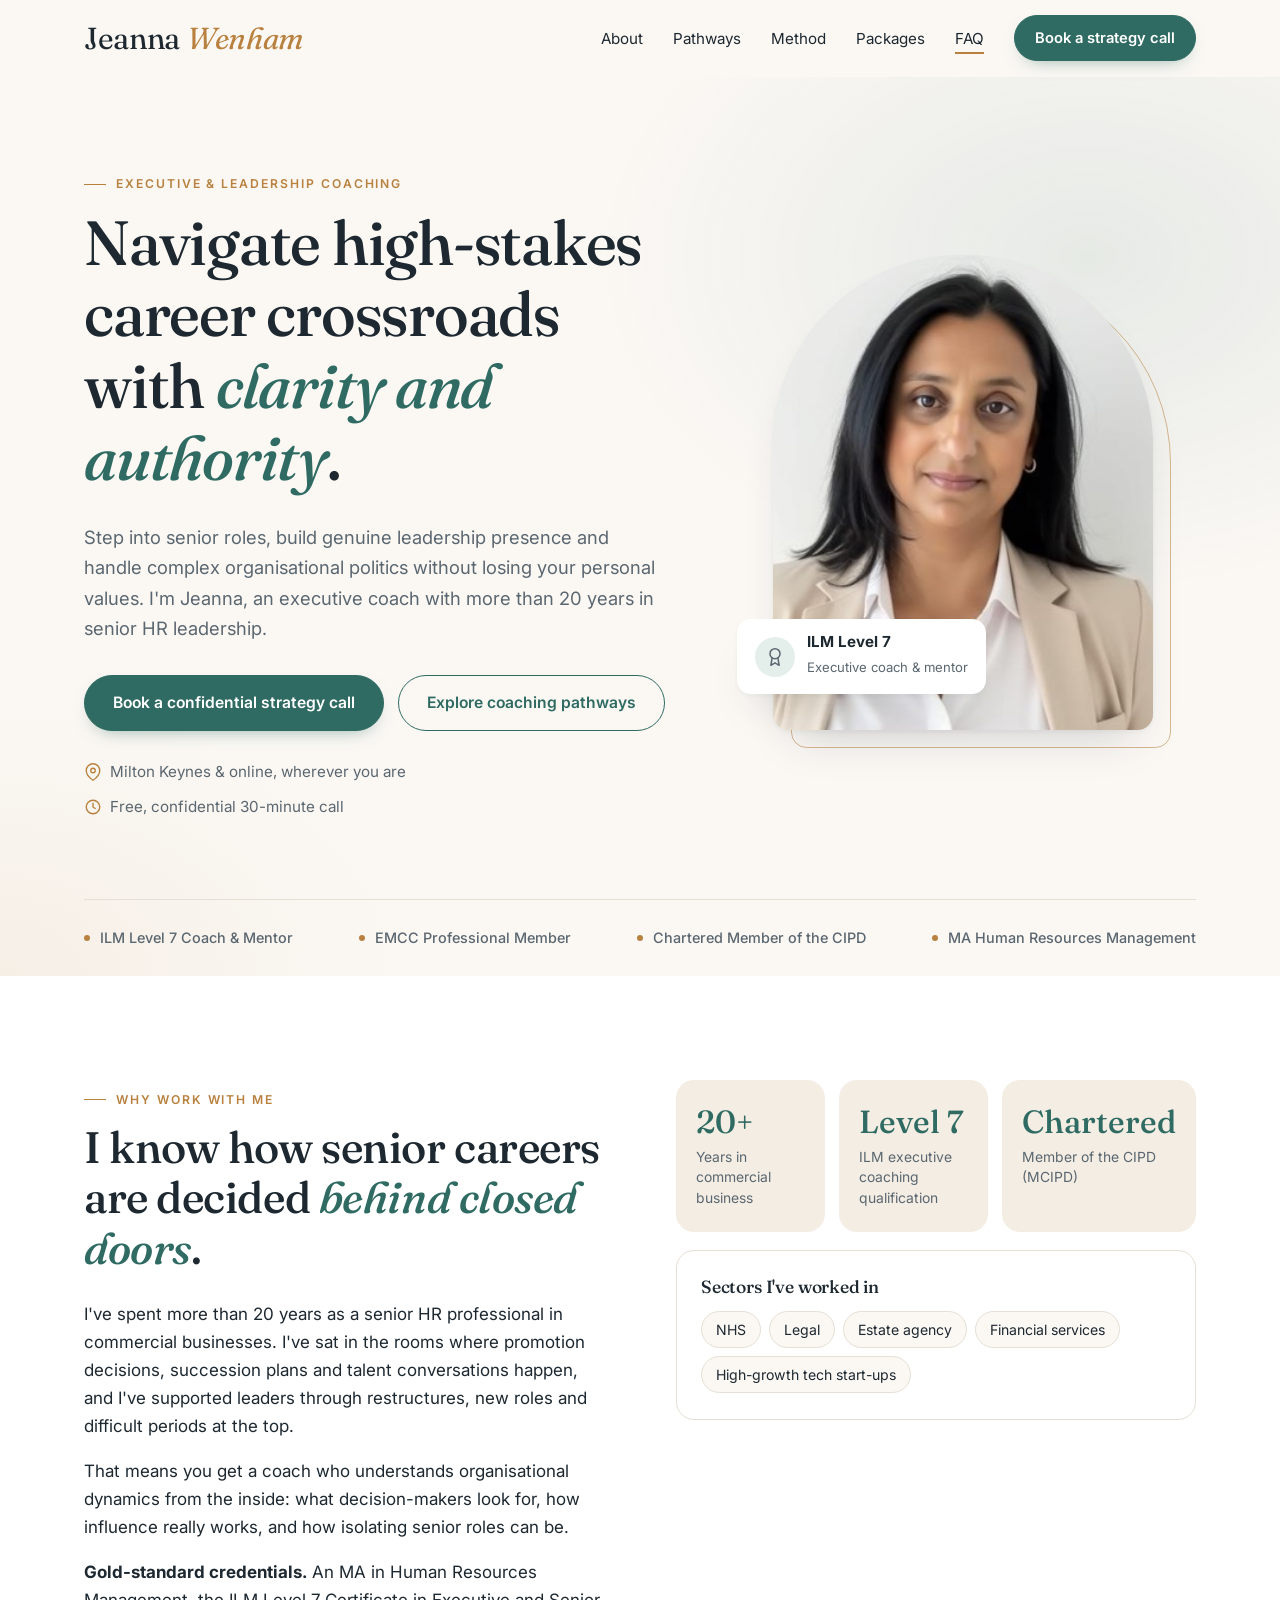
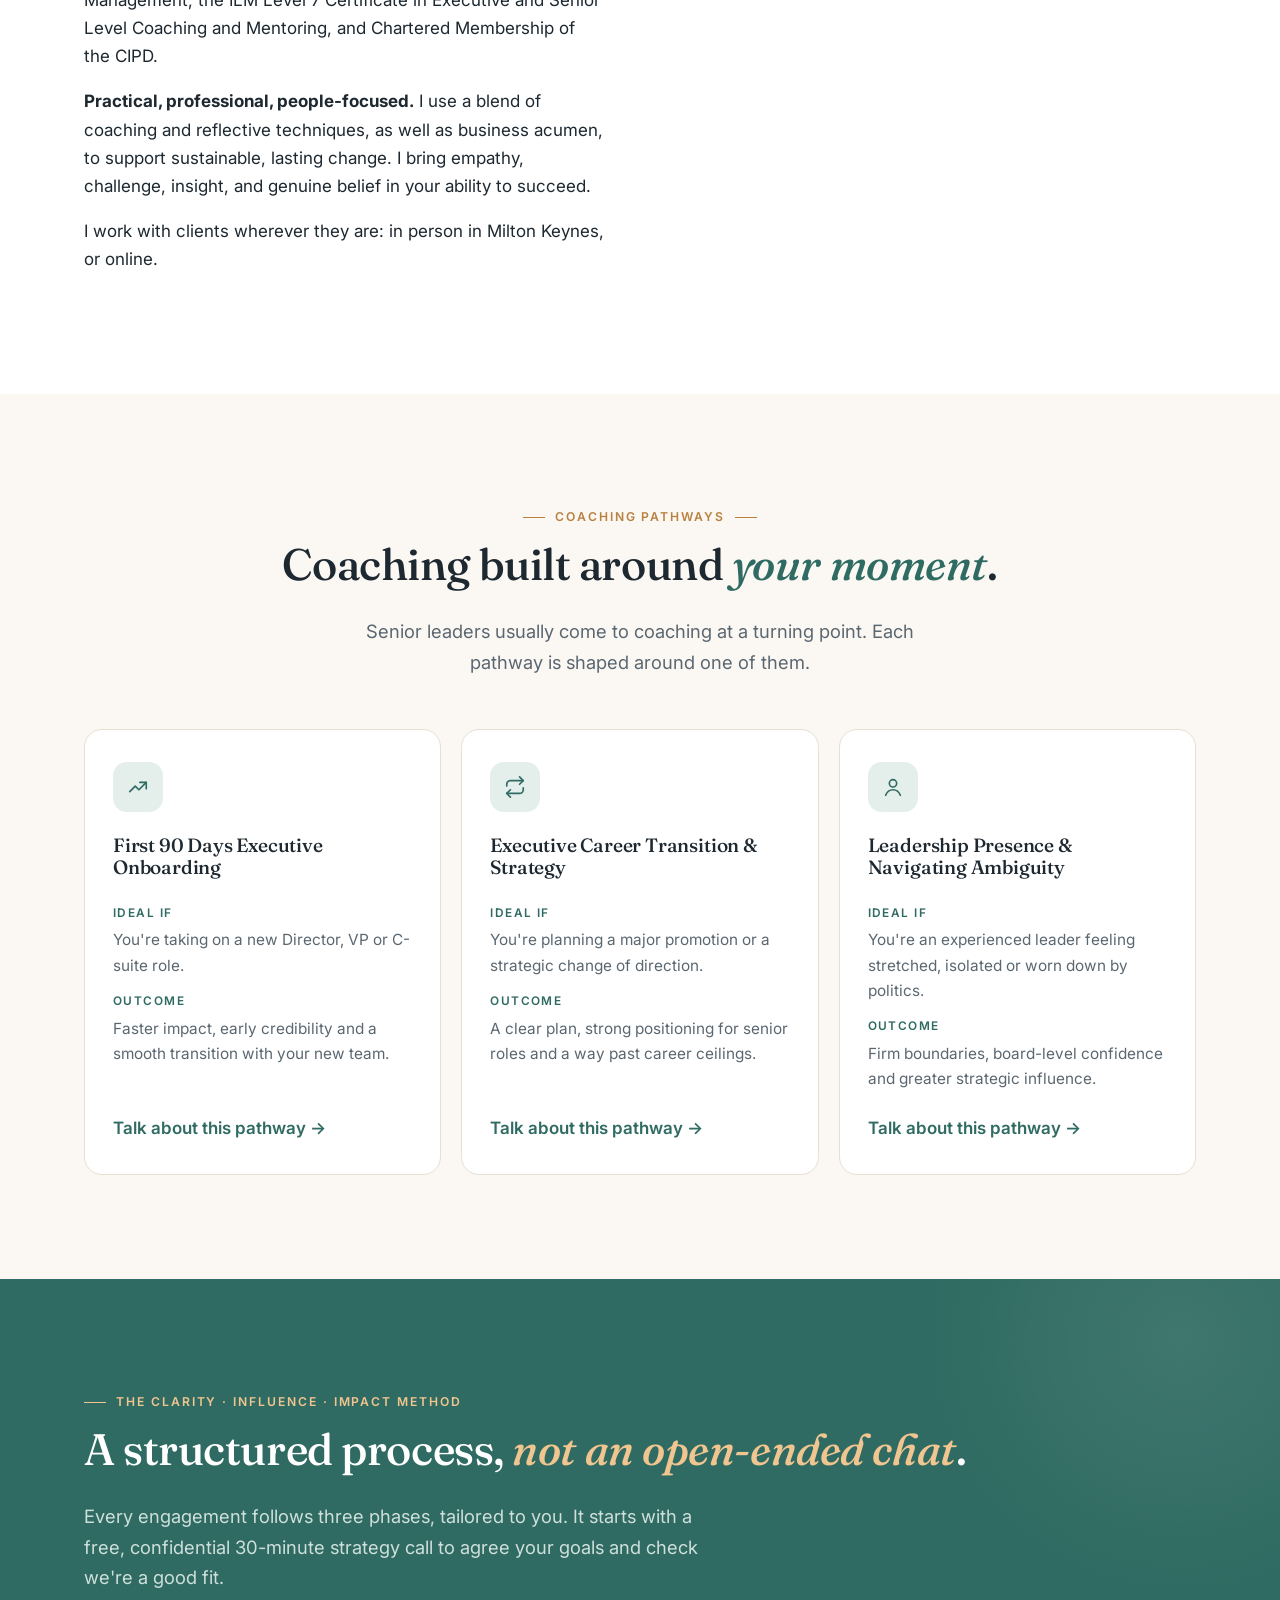
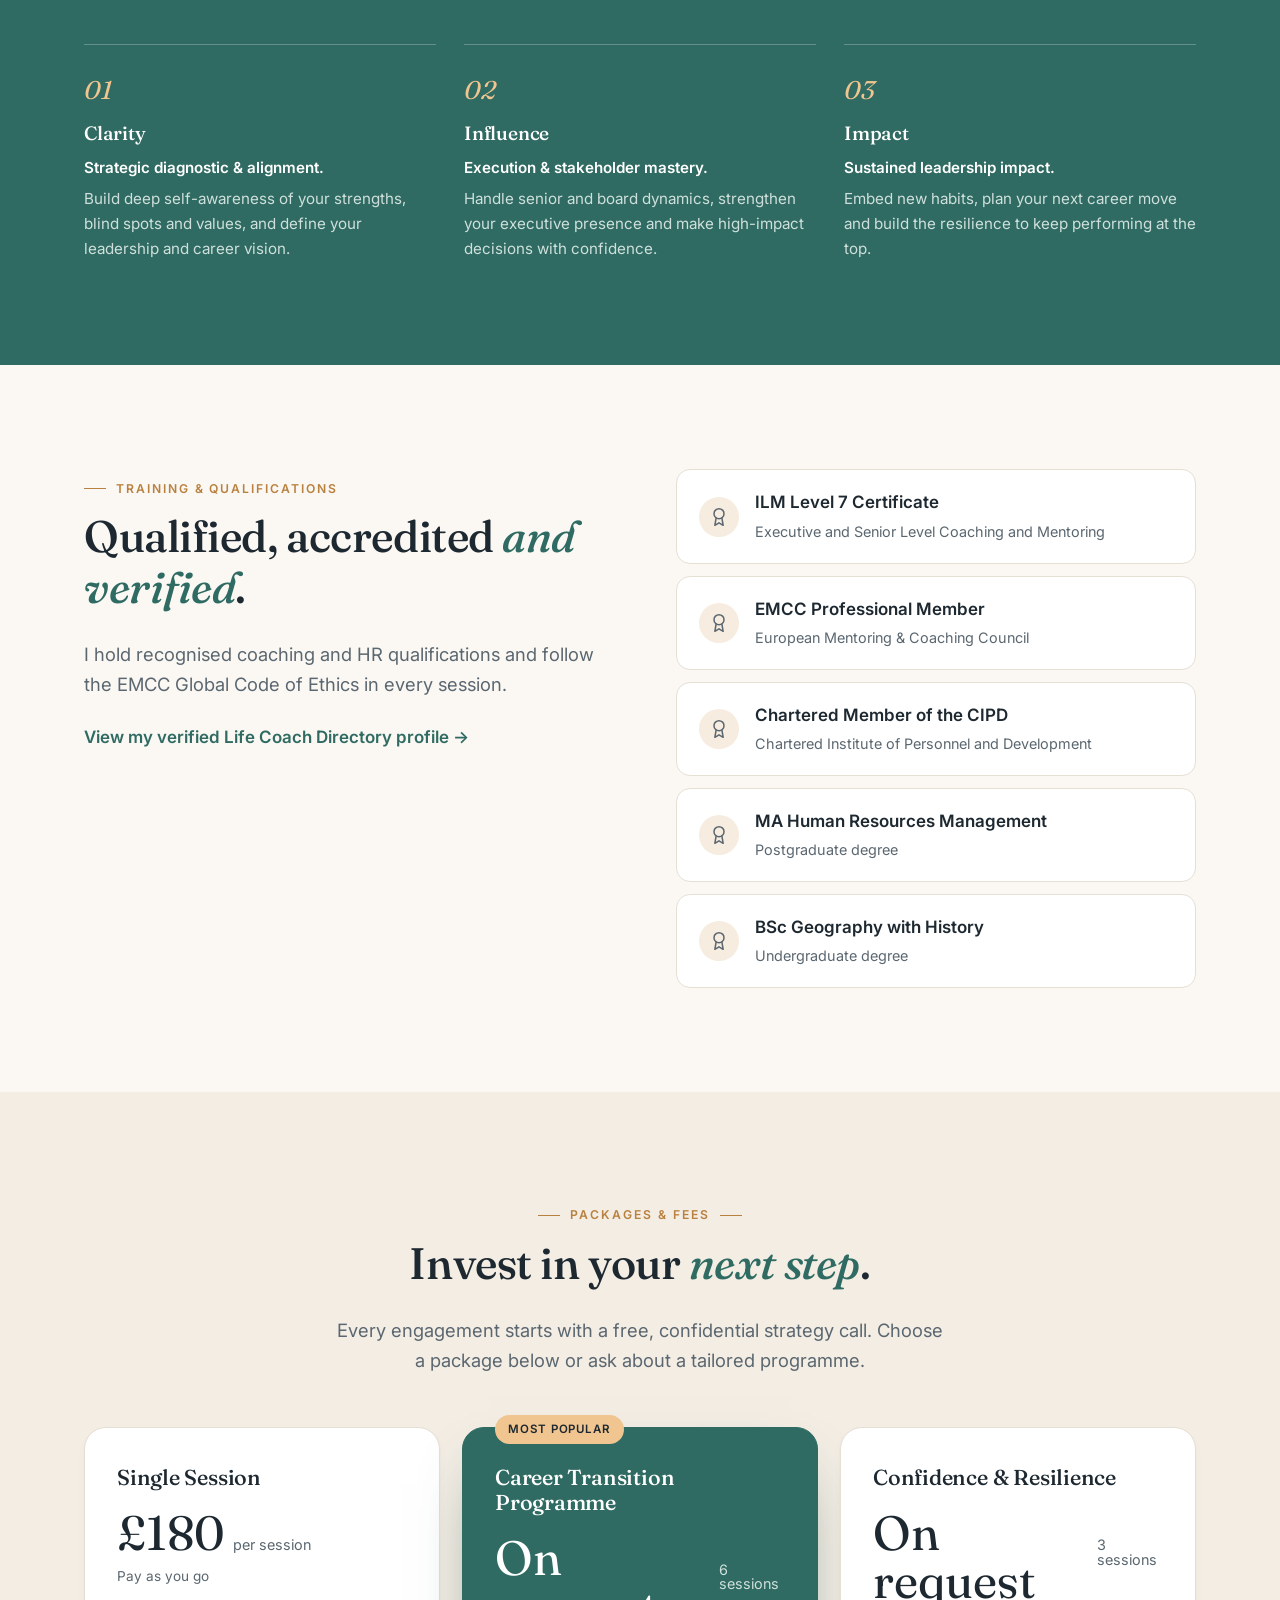
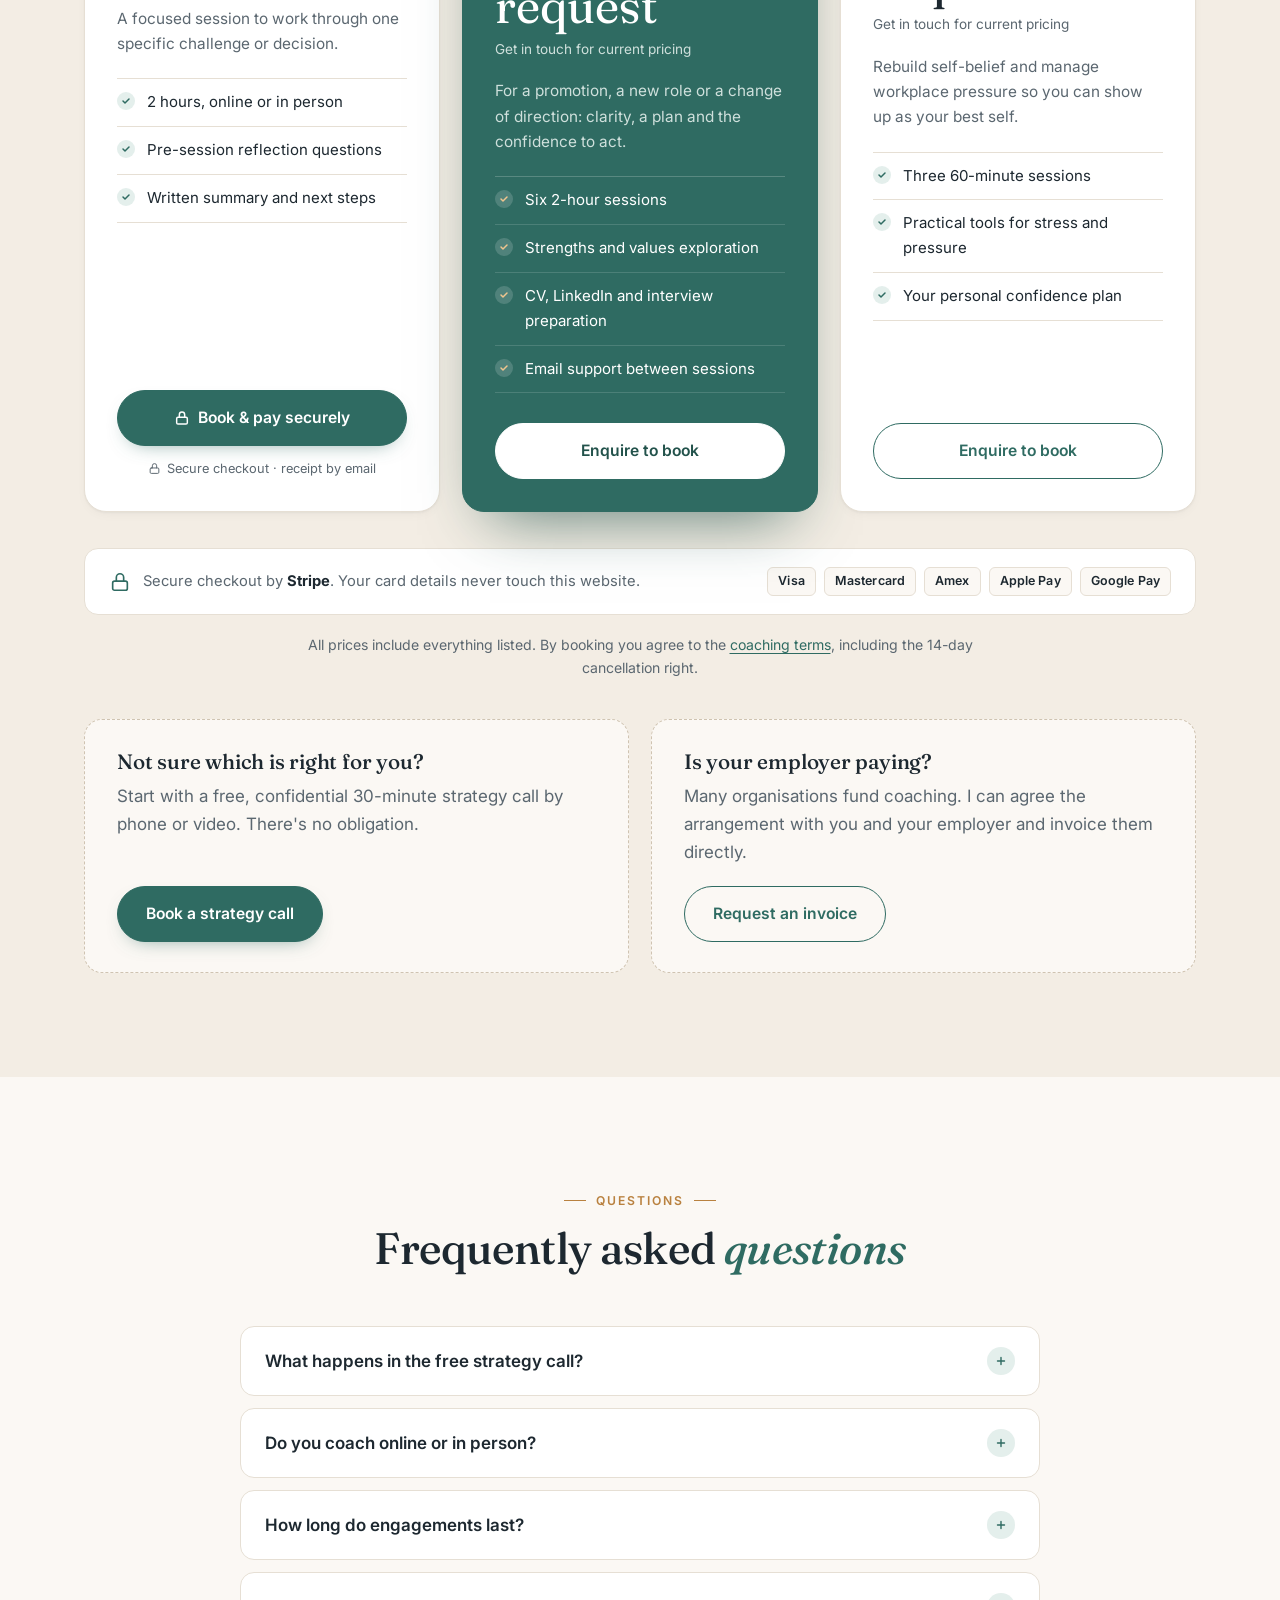
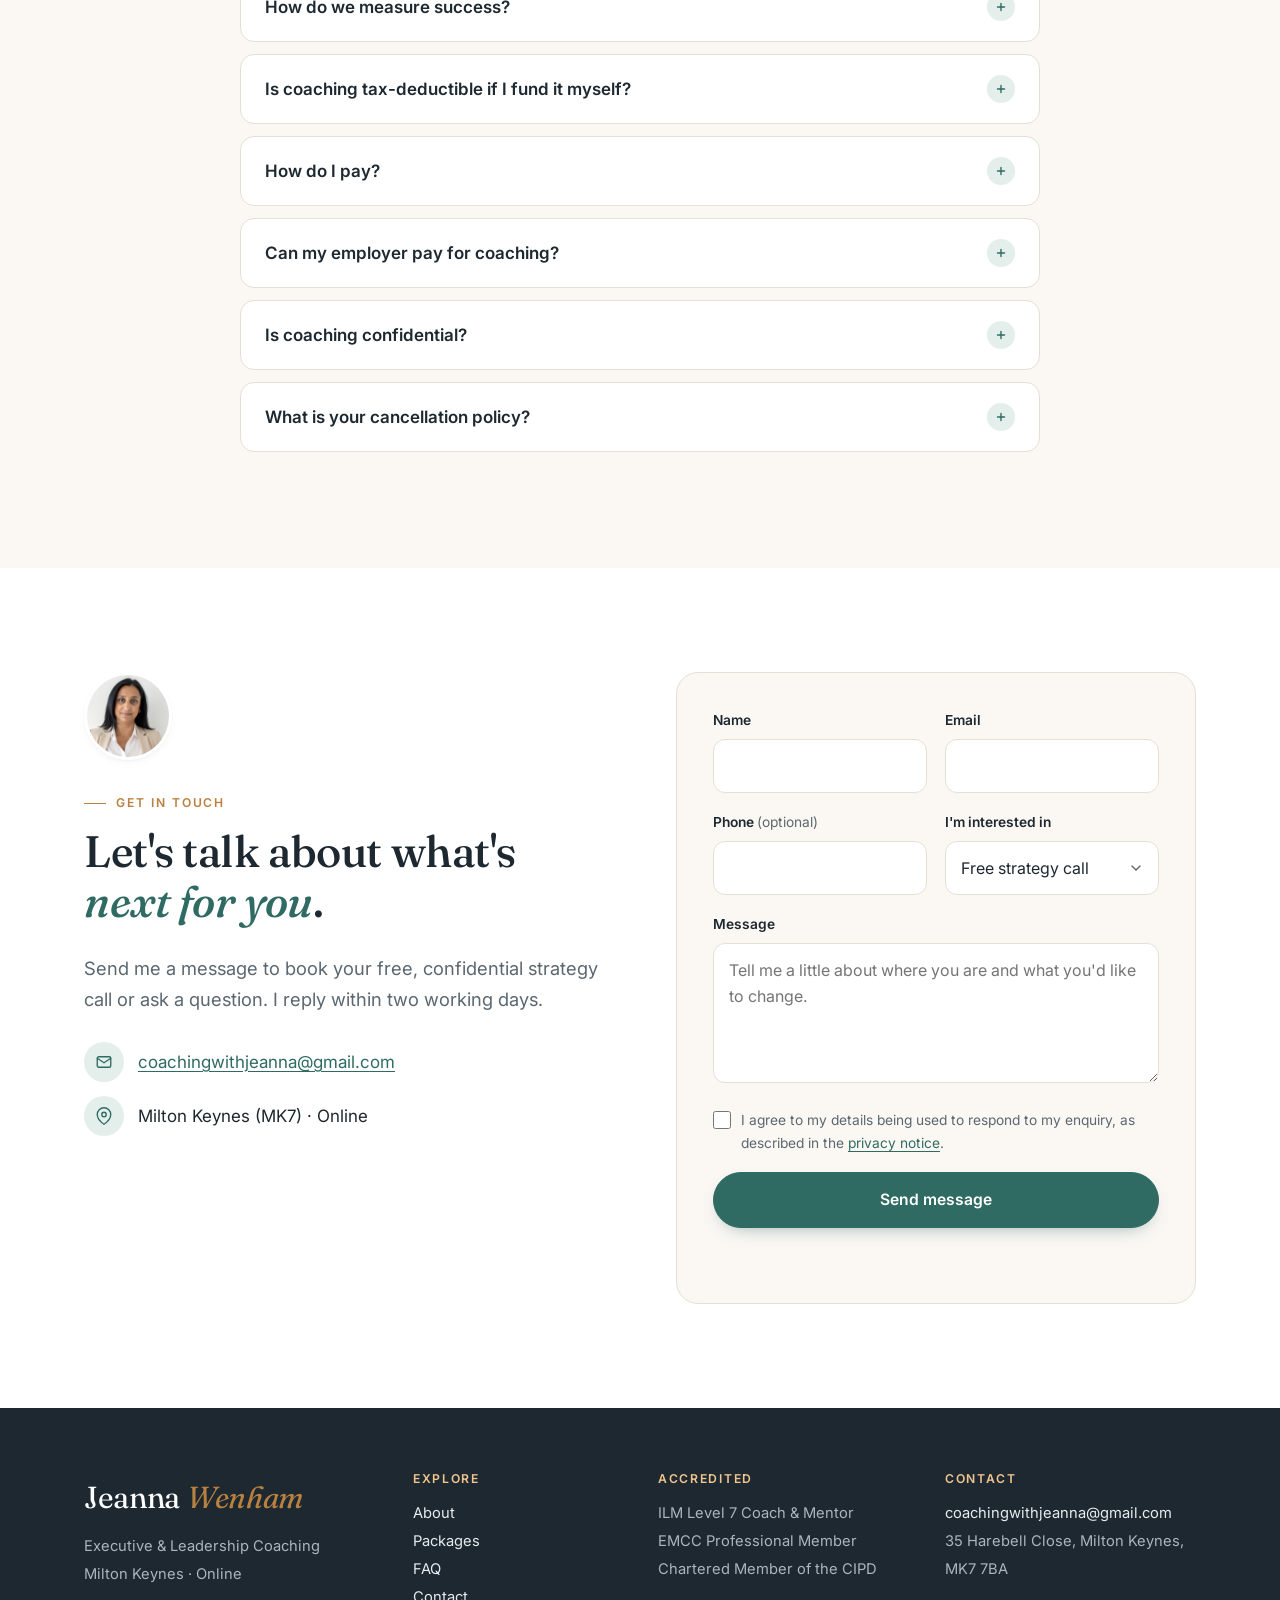
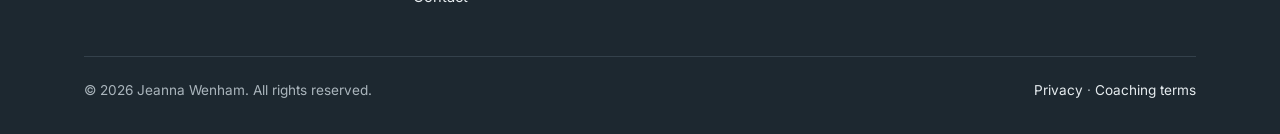
==== commit b53845b0: "Reposition as executive & leadership coaching New hero, Clarity-Influence-Impact method, three coach" ====
--- a/index.html
+++ b/index.html
@@ -3,12 +3,12 @@
 <head>
   <meta charset="UTF-8">
   <meta name="viewport" content="width=device-width, initial-scale=1">
-  <title>Jeanna Wenham | Career &amp; Confidence Coaching | Milton Keynes &amp; Online</title>
-  <meta name="description" content="ILM Level 7 qualified coach and senior HR professional helping people with career progression, role transitions, workplace stress and confidence. Milton Keynes and online, wherever you are.">
+  <title>Jeanna Wenham | Executive &amp; Leadership Coaching | Milton Keynes &amp; Online</title>
+  <meta name="description" content="Executive and leadership coaching for senior leaders from an ILM Level 7 coach and Chartered CIPD HR professional. New senior roles, career transitions, leadership presence and organisational politics. Milton Keynes and online.">
   <meta name="theme-color" content="#2f6b62">
   <meta property="og:type" content="website">
-  <meta property="og:title" content="Jeanna Wenham | Career &amp; Confidence Coaching">
-  <meta property="og:description" content="Find the clarity and confidence to take your next career step. Coaching in Milton Keynes and online, wherever you are.">
+  <meta property="og:title" content="Jeanna Wenham | Executive &amp; Leadership Coaching">
+  <meta property="og:description" content="Navigate high-stakes career crossroads with clarity and authority. Executive coaching in Milton Keynes and online.">
   <link rel="canonical" href="https://jeannawenhamcoaching.com/">
   <meta property="og:url" content="https://jeannawenhamcoaching.com/">
   <meta property="og:image" content="https://jeannawenhamcoaching.com/images/jeanna.jpg">
@@ -25,10 +25,10 @@
     "@context": "https://schema.org",
     "@type": "ProfessionalService",
     "name": "Jeanna Wenham Coaching",
-    "description": "Career and confidence coaching from an ILM Level 7 qualified coach and senior HR professional.",
+    "description": "Executive and leadership coaching for senior leaders from an ILM Level 7 qualified coach and Chartered CIPD HR professional.",
     "image": "images/jeanna.jpg",
     "areaServed": ["Milton Keynes", "United Kingdom"],
-    "founder": { "@type": "Person", "name": "Jeanna Wenham", "jobTitle": "Career and Confidence Coach" }
+    "founder": { "@type": "Person", "name": "Jeanna Wenham", "jobTitle": "Executive and Leadership Coach" }
   }
   </script>
 </head>
@@ -41,11 +41,11 @@
     <button class="menu-toggle" aria-label="Open menu" aria-expanded="false" aria-controls="menu"><span></span><span></span><span></span></button>
     <ul id="menu">
       <li><a href="#about">About</a></li>
-      <li><a href="#help">How I help</a></li>
-      <li><a href="#approach">Approach</a></li>
+      <li><a href="#help">Pathways</a></li>
+      <li><a href="#approach">Method</a></li>
       <li><a href="#pricing">Packages</a></li>
       <li><a href="#faq">FAQ</a></li>
-      <li><a href="#contact" class="btn btn-sm" data-consult>Free consultation</a></li>
+      <li><a href="#contact" class="btn btn-sm" data-consult>Book a strategy call</a></li>
     </ul>
   </div>
 </header>
@@ -57,16 +57,16 @@
   <section class="hero">
     <div class="wrap hero-grid">
       <div class="hero-copy">
-        <p class="eyebrow">Career &amp; Confidence Coaching</p>
-        <h1>Find the clarity and confidence to take your <em>next career step</em>.</h1>
-        <p class="lead">I'm Jeanna, a qualified executive coach and senior HR professional with over 20 years of business experience. I help people through promotions, role changes, workplace stress and moments of self-doubt.</p>
+        <p class="eyebrow">Executive &amp; Leadership Coaching</p>
+        <h1>Navigate high-stakes career crossroads with <em>clarity and authority</em>.</h1>
+        <p class="lead">Step into senior roles, build genuine leadership presence and handle complex organisational politics without losing your personal values. I'm Jeanna, an executive coach with more than 20 years in senior HR leadership.</p>
         <div class="hero-actions">
-          <a href="#contact" class="btn" data-consult>Book a free consultation</a>
-          <a href="#pricing" class="btn btn-ghost">View packages</a>
+          <a href="#contact" class="btn" data-consult>Book a confidential strategy call</a>
+          <a href="#help" class="btn btn-ghost">Explore coaching pathways</a>
         </div>
         <ul class="hero-meta">
           <li><svg viewBox="0 0 24 24" aria-hidden="true"><path d="M21 10c0 7-9 13-9 13S3 17 3 10a9 9 0 0 1 18 0z"/><circle cx="12" cy="10" r="3"/></svg>Milton Keynes &amp; online, wherever you are</li>
-          <li><svg viewBox="0 0 24 24" aria-hidden="true"><circle cx="12" cy="12" r="9"/><path d="M12 7v5l3 2"/></svg>Free 30-minute consultation</li>
+          <li><svg viewBox="0 0 24 24" aria-hidden="true"><circle cx="12" cy="12" r="9"/><path d="M12 7v5l3 2"/></svg>Free, confidential 30-minute call</li>
         </ul>
       </div>
       <div class="hero-visual">
@@ -93,10 +93,11 @@
   <section class="about" id="about">
     <div class="wrap two-col">
       <div class="reveal">
-        <p class="eyebrow">About me</p>
-        <h2>Coaching shaped by two decades <em>inside organisations</em>.</h2>
-        <p>I've spent more than 20 years working in commercial businesses as a senior HR professional. Along the way I've supported many people through restructures, promotions, new roles and difficult periods at work, and seen what helps people move forward with confidence.</p>
-        <p>I now bring that experience to one-to-one coaching. I understand how organisations work, what hiring managers look for and the pressures people carry at work.</p>
+        <p class="eyebrow">Why work with me</p>
+        <h2>I know how senior careers are decided <em>behind closed doors</em>.</h2>
+        <p>I've spent more than 20 years as a senior HR professional in commercial businesses. I've sat in the rooms where promotion decisions, succession plans and talent conversations happen, and I've supported leaders through restructures, new roles and difficult periods at the top.</p>
+        <p>That means you get a coach who understands organisational dynamics from the inside: what decision-makers look for, how influence really works, and how isolating senior roles can be.</p>
+        <p><strong>Gold-standard credentials.</strong> An MA in Human Resources Management, the ILM Level 7 Certificate in Executive and Senior Level Coaching and Mentoring, and Chartered Membership of the CIPD.</p>
         <p><strong>Practical, professional, people-focused.</strong> I use a blend of coaching and reflective techniques, as well as business acumen, to support sustainable, lasting change. I bring empathy, challenge, insight, and genuine belief in your ability to succeed.</p>
         <p>I work with clients wherever they are: in person in Milton Keynes, or online.</p>
       </div>
@@ -104,7 +105,7 @@
         <div class="stat-row">
           <div class="stat"><strong>20+</strong><span>Years in commercial business</span></div>
           <div class="stat"><strong>Level 7</strong><span>ILM executive coaching qualification</span></div>
-          <div class="stat"><strong>Free</strong><span>30-minute initial consultation</span></div>
+          <div class="stat"><strong>Chartered</strong><span>Member of the CIPD (MCIPD)</span></div>
         </div>
         <div class="sectors-box">
           <h3>Sectors I've worked in</h3>
@@ -116,34 +117,41 @@
     </div>
   </section>
 
-  <!-- HOW I HELP -->
+  <!-- PATHWAYS -->
   <section id="help">
     <div class="wrap">
       <div class="section-head center reveal">
-        <p class="eyebrow">How I can help</p>
-        <h2>Coaching for the moments that <em>matter at work</em>.</h2>
-        <p class="lead">Whether you're stepping up, starting something new or feeling stuck, we'll work out what you want and how to get there.</p>
-      </div>
-      <div class="cards">
-        <div class="card reveal">
+        <p class="eyebrow">Coaching pathways</p>
+        <h2>Coaching built around <em>your moment</em>.</h2>
+        <p class="lead">Senior leaders usually come to coaching at a turning point. Each pathway is shaped around one of them.</p>
+      </div>
+      <div class="cards cards-3">
+        <div class="card pathway reveal">
           <div class="icon"><svg viewBox="0 0 24 24" aria-hidden="true"><path d="M3 17l6-6 4 4 8-8"/><path d="M14 7h7v7"/></svg></div>
-          <h3>Career progression</h3>
-          <p>Prepare for promotion, build your profile and plan the move to a more senior role.</p>
-        </div>
-        <div class="card reveal">
+          <h3>First 90 Days Executive Onboarding</h3>
+          <dl>
+            <dt>Ideal if</dt><dd>You're taking on a new Director, VP or C-suite role.</dd>
+            <dt>Outcome</dt><dd>Faster impact, early credibility and a smooth transition with your new team.</dd>
+          </dl>
+          <a href="#contact" class="arrow-link" data-interest="First 90 Days Executive Onboarding">Talk about this pathway <span aria-hidden="true">→</span></a>
+        </div>
+        <div class="card pathway reveal">
           <div class="icon"><svg viewBox="0 0 24 24" aria-hidden="true"><path d="M17 1l4 4-4 4"/><path d="M3 11V9a4 4 0 0 1 4-4h14"/><path d="M7 23l-4-4 4-4"/><path d="M21 13v2a4 4 0 0 1-4 4H3"/></svg></div>
-          <h3>Role transitions</h3>
-          <p>Get through a change of role, sector or direction, including redundancy and returning to work.</p>
-        </div>
-        <div class="card reveal">
-          <div class="icon"><svg viewBox="0 0 24 24" aria-hidden="true"><path d="M12 22c5-3 8-6.5 8-11V5l-8-3-8 3v6c0 4.5 3 8 8 11z"/></svg></div>
-          <h3>Workplace stress</h3>
-          <p>Understand what's draining you, set boundaries and find practical ways to manage pressure.</p>
-        </div>
-        <div class="card reveal">
+          <h3>Executive Career Transition &amp; Strategy</h3>
+          <dl>
+            <dt>Ideal if</dt><dd>You're planning a major promotion or a strategic change of direction.</dd>
+            <dt>Outcome</dt><dd>A clear plan, strong positioning for senior roles and a way past career ceilings.</dd>
+          </dl>
+          <a href="#contact" class="arrow-link" data-interest="Executive Career Transition &amp; Strategy">Talk about this pathway <span aria-hidden="true">→</span></a>
+        </div>
+        <div class="card pathway reveal">
           <div class="icon"><svg viewBox="0 0 24 24" aria-hidden="true"><circle cx="12" cy="8" r="4"/><path d="M4 21c1.5-4 4.5-6 8-6s6.5 2 8 6"/></svg></div>
-          <h3>Confidence &amp; self-belief</h3>
-          <p>Quieten self-doubt, recognise your strengths and speak up with conviction.</p>
+          <h3>Leadership Presence &amp; Navigating Ambiguity</h3>
+          <dl>
+            <dt>Ideal if</dt><dd>You're an experienced leader feeling stretched, isolated or worn down by politics.</dd>
+            <dt>Outcome</dt><dd>Firm boundaries, board-level confidence and greater strategic influence.</dd>
+          </dl>
+          <a href="#contact" class="arrow-link" data-interest="Leadership Presence &amp; Navigating Ambiguity">Talk about this pathway <span aria-hidden="true">→</span></a>
         </div>
       </div>
     </div>
@@ -153,15 +161,14 @@
   <section class="approach" id="approach">
     <div class="wrap">
       <div class="section-head reveal">
-        <p class="eyebrow">How coaching works</p>
-        <h2>A clear, <em>supportive</em> process.</h2>
-        <p class="lead">Coaching is a confidential, one-to-one partnership. I won't tell you what to do. I'll help you think clearly, see your options and commit to action.</p>
-      </div>
-      <ol class="steps">
-        <li class="step reveal"><h3>Free consultation</h3><p>A relaxed 30-minute call by phone or video to talk about where you are and whether we're a good fit.</p></li>
-        <li class="step reveal"><h3>Set your goals</h3><p>We agree what success looks like for you and the right number of sessions.</p></li>
-        <li class="step reveal"><h3>Coaching sessions</h3><p>Focused sessions, online or in person, with practical actions to take between them.</p></li>
-        <li class="step reveal"><h3>Move forward</h3><p>We review your progress and make sure you leave with the clarity and confidence to keep going.</p></li>
+        <p class="eyebrow">The Clarity · Influence · Impact Method</p>
+        <h2>A structured process, <em>not an open-ended chat</em>.</h2>
+        <p class="lead">Every engagement follows three phases, tailored to you. It starts with a free, confidential 30-minute strategy call to agree your goals and check we're a good fit.</p>
+      </div>
+      <ol class="steps steps-3">
+        <li class="step reveal"><h3>Clarity</h3><p><strong>Strategic diagnostic &amp; alignment.</strong> Build deep self-awareness of your strengths, blind spots and values, and define your leadership and career vision.</p></li>
+        <li class="step reveal"><h3>Influence</h3><p><strong>Execution &amp; stakeholder mastery.</strong> Handle senior and board dynamics, strengthen your executive presence and make high-impact decisions with confidence.</p></li>
+        <li class="step reveal"><h3>Impact</h3><p><strong>Sustained leadership impact.</strong> Embed new habits, plan your next career move and build the resilience to keep performing at the top.</p></li>
       </ol>
     </div>
   </section>
@@ -191,7 +198,7 @@
       <div class="section-head center reveal">
         <p class="eyebrow">Packages &amp; fees</p>
         <h2>Invest in your <em>next step</em>.</h2>
-        <p class="lead">Every coaching relationship starts with a free consultation. Choose a package below or get in touch for a tailored programme.</p>
+        <p class="lead">Every engagement starts with a free, confidential strategy call. Choose a package below or ask about a tailored programme.</p>
       </div>
       <div class="price-grid" id="price-grid"><!-- filled from config.js --></div>
 
@@ -207,8 +214,8 @@
       <div class="extra-grid">
         <div class="extra reveal">
           <h3>Not sure which is right for you?</h3>
-          <p>Start with a free 30-minute consultation by phone or video. There's no obligation.</p>
-          <a href="#contact" class="btn" data-consult>Book a free consultation</a>
+          <p>Start with a free, confidential 30-minute strategy call by phone or video. There's no obligation.</p>
+          <a href="#contact" class="btn" data-consult>Book a strategy call</a>
         </div>
         <div class="extra reveal">
           <h3>Is your employer paying?</h3>
@@ -228,9 +235,11 @@
         <h2>Frequently asked <em>questions</em></h2>
       </div>
       <div class="faq-wrap reveal">
-        <details><summary>What happens in the free consultation?</summary><p>It's an informal 30-minute conversation by phone or video. We'll talk about what's going on for you and what you'd like to change, and you can ask any questions about how coaching works. There's no pressure to book.</p></details>
+        <details><summary>What happens in the free strategy call?</summary><p>It's a confidential 30-minute conversation by phone or video. We'll talk about what's going on for you and what you'd like to change, and you can ask any questions about how coaching works. There's no pressure to book.</p></details>
         <details><summary>Do you coach online or in person?</summary><p>Both. I see clients in person in Milton Keynes (MK7), and online by video call wherever you are.</p></details>
-        <details><summary>How many sessions will I need?</summary><p>It depends on your goals. Some people get what they need from one focused session. Others benefit from a programme of three to six sessions. We'll agree this together in your consultation.</p></details>
+        <details><summary>How long do engagements last?</summary><p>It depends on your goals. A single session can help with one specific decision. Most senior leaders work with me over a programme of three to six sessions, spread over a few months so there's time to put things into practice between them. We'll agree the right length in your strategy call.</p></details>
+        <details><summary>How do we measure success?</summary><p>We agree clear goals and what success looks like at the start, review progress midway, and look back at the end at what has changed for you, your role and the people around you.</p></details>
+        <details><summary>Is coaching tax-deductible if I fund it myself?</summary><p>It depends on your situation. If you're self-employed or run your own company, coaching that develops skills for your current business may be an allowable expense. If you're employed and pay personally, tax relief is usually not available, which is why many clients ask their employer to fund it. Please check with your accountant or HMRC for advice on your circumstances.</p></details>
         <details><summary>How do I pay?</summary><p>You can book and pay online by card, Apple Pay or Google Pay through Stripe's secure checkout. You'll get a receipt by email straight away, and I'll be in touch within two working days to arrange your first session. Packages are paid in full when you book.</p></details>
         <details><summary>Can my employer pay for coaching?</summary><p>Yes. Many organisations fund coaching for their people. I can provide an invoice and agree the arrangement with you and your employer up front.</p></details>
         <details><summary>Is coaching confidential?</summary><p>Yes. As an EMCC professional member I follow the Global Code of Ethics for coaches and mentors, and everything we discuss stays between us.</p></details>
@@ -244,7 +253,7 @@
     <div class="wrap">
       <div class="section-head center">
         <p class="eyebrow">Book online</p>
-        <h2>Choose a time for your <em>free consultation</em></h2>
+        <h2>Choose a time for your <em>strategy call</em></h2>
         <p class="lead">Pick a slot that suits you. You'll get a confirmation email and a calendar invite straight away.</p>
       </div>
       <div class="booking-frame"><iframe id="booking-iframe" title="Book a consultation with Jeanna Wenham" loading="lazy"></iframe></div>
@@ -259,7 +268,7 @@
         <img src="images/jeanna.jpg" alt="" class="avatar" width="88" height="88">
         <p class="eyebrow">Get in touch</p>
         <h2>Let's talk about what's <em>next for you</em>.</h2>
-        <p class="lead">Send me a message to book your free consultation or ask a question. I reply within two working days.</p>
+        <p class="lead">Send me a message to book your free, confidential strategy call or ask a question. I reply within two working days.</p>
         <ul class="contact-list" id="contact-list"><!-- filled from config.js --></ul>
         <p id="booking-wrap" class="mt-24" hidden><a href="#book" class="btn btn-ghost">Pick a time online</a></p>
       </div>
@@ -274,11 +283,10 @@
           <div>
             <label for="interest">I'm interested in</label>
             <select id="interest" name="interest">
-              <option>Free consultation</option>
-              <option>Career progression</option>
-              <option>Role transition</option>
-              <option>Workplace stress</option>
-              <option>Confidence &amp; self-belief</option>
+              <option>Free strategy call</option>
+              <option>First 90 Days Executive Onboarding</option>
+              <option>Executive Career Transition &amp; Strategy</option>
+              <option>Leadership Presence &amp; Navigating Ambiguity</option>
               <option>A coaching package</option>
               <option>Coaching funded by my employer</option>
               <option>Something else</option>
@@ -300,7 +308,7 @@
     <div class="foot-grid">
       <div>
         <a href="index.html" class="logo">Jeanna <span>Wenham</span></a>
-        <p>Career &amp; Confidence Coaching<br>Milton Keynes · Online</p>
+        <p>Executive &amp; Leadership Coaching<br>Milton Keynes · Online</p>
       </div>
       <div>
         <h4>Explore</h4>
--- a/styles.css
+++ b/styles.css
@@ -92,7 +92,7 @@
 }
 .site-header.scrolled { border-bottom-color: var(--line); box-shadow: 0 6px 24px -18px rgba(29, 40, 48, .3); }
 .nav { display: flex; align-items: center; justify-content: space-between; height: 76px; }
-.logo { font-family: var(--serif); font-size: 1.45rem; color: var(--ink); text-decoration: none; letter-spacing: -.01em; }
+.logo { font-family: var(--serif); font-size: 1.9rem; color: var(--ink); text-decoration: none; letter-spacing: -.01em; }
 .logo:hover { color: var(--ink); }
 .logo span { color: var(--gold); font-style: italic; }
 .nav ul { list-style: none; display: flex; gap: 30px; margin: 0; padding: 0; align-items: center; }
@@ -177,6 +177,12 @@
 .card .icon svg { width: 22px; height: 22px; }
 .card h3 { font-size: 1.2rem; }
 .card p { color: var(--muted); margin: 0; font-size: .96rem; }
+.cards-3 { grid-template-columns: repeat(3, 1fr); }
+.pathway { display: flex; flex-direction: column; }
+.pathway dl { margin: 0 0 22px; font-size: .96rem; }
+.pathway dt { font-size: .74rem; letter-spacing: .12em; text-transform: uppercase; font-weight: 600; color: var(--accent); margin-top: 14px; }
+.pathway dd { margin: 4px 0 0; color: var(--muted); }
+.pathway .arrow-link { margin-top: auto; }
 
 /* Approach */
 .approach { background: var(--accent); color: #eef5f3; position: relative; overflow: hidden; }
@@ -196,6 +202,8 @@
 }
 .step h3 { font-size: 1.2rem; }
 .step p { color: #cfe0dc; font-size: .95rem; margin: 0; }
+.step p strong { color: #fff; font-weight: 600; display: block; margin-bottom: 6px; }
+.steps-3 { grid-template-columns: repeat(3, 1fr); }
 
 /* Credentials */
 .creds { list-style: none; padding: 0; margin: 0; display: grid; gap: 12px; }
@@ -316,7 +324,7 @@
 .site-footer { background: var(--ink); color: #aab5bc; padding: 64px 0 32px; font-size: .92rem; }
 .site-footer a { color: #e6ecef; text-decoration: none; }
 .site-footer a:hover { color: var(--gold-light); }
-.site-footer .logo { color: #fff; font-size: 1.5rem; }
+.site-footer .logo { color: #fff; font-size: 1.9rem; }
 .site-footer h4 { font-family: var(--sans); font-size: .76rem; letter-spacing: .14em; text-transform: uppercase; color: var(--gold-light); font-weight: 600; margin-bottom: 14px; }
 .site-footer p { margin: 10px 0 0; line-height: 1.9; }
 .site-footer h4 + p { margin-top: 0; }
@@ -360,6 +368,7 @@
 /* Responsive */
 @media (max-width: 1000px) {
   .cards { grid-template-columns: 1fr 1fr; }
+  .cards-3 { grid-template-columns: 1fr; max-width: 560px; margin: 0 auto; }
   .price-grid { grid-template-columns: 1fr; max-width: 520px; margin: 0 auto; }
   .foot-grid { grid-template-columns: 1fr 1fr; }
 }
@@ -370,9 +379,11 @@
   .hero-visual { max-width: 300px; }
   .float-card { left: -20px; bottom: 24px; }
   .steps { grid-template-columns: 1fr 1fr; }
+  .steps-3 { grid-template-columns: 1fr; }
   .trust-bar { margin-top: 56px; justify-content: flex-start; }
 }
 @media (max-width: 760px) {
+  .logo { font-size: 1.6rem; }
   body { font-size: 16px; }
   section { padding: 68px 0; }
   .section-head { margin-bottom: 40px; }
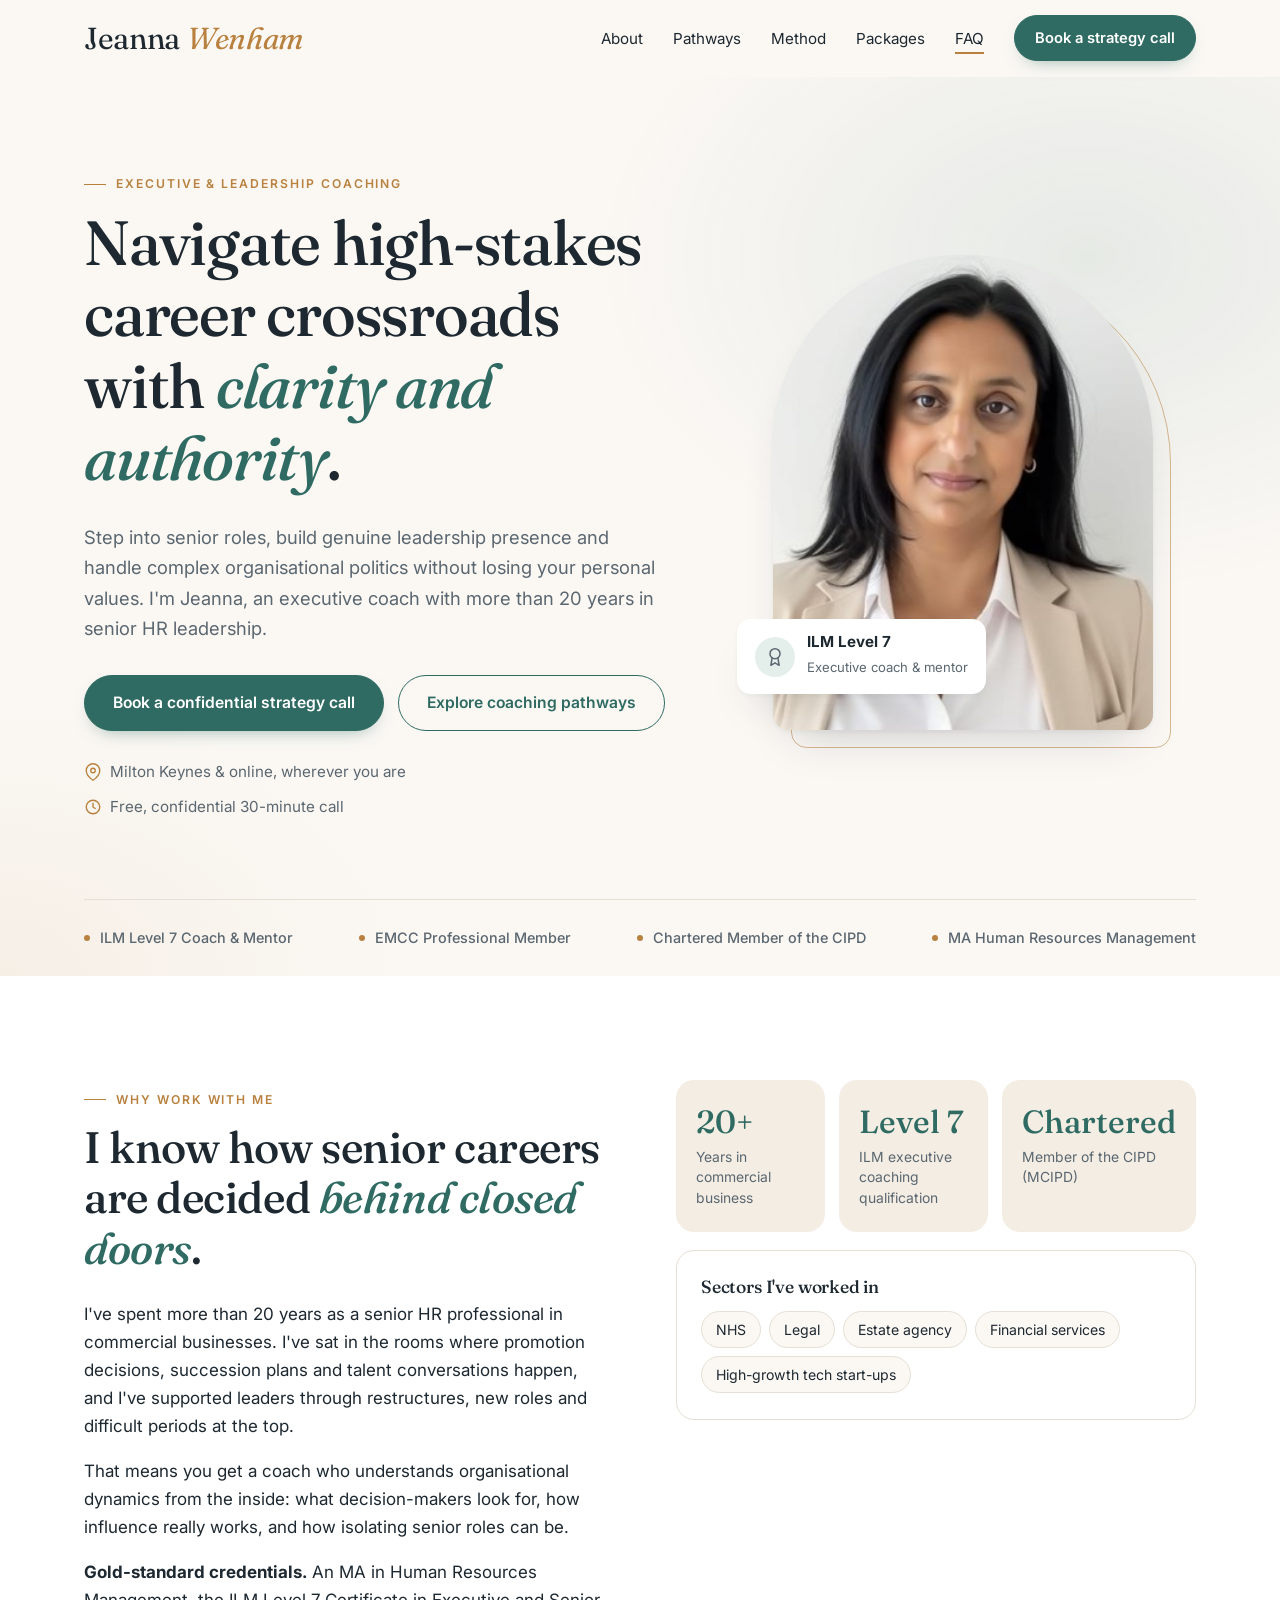
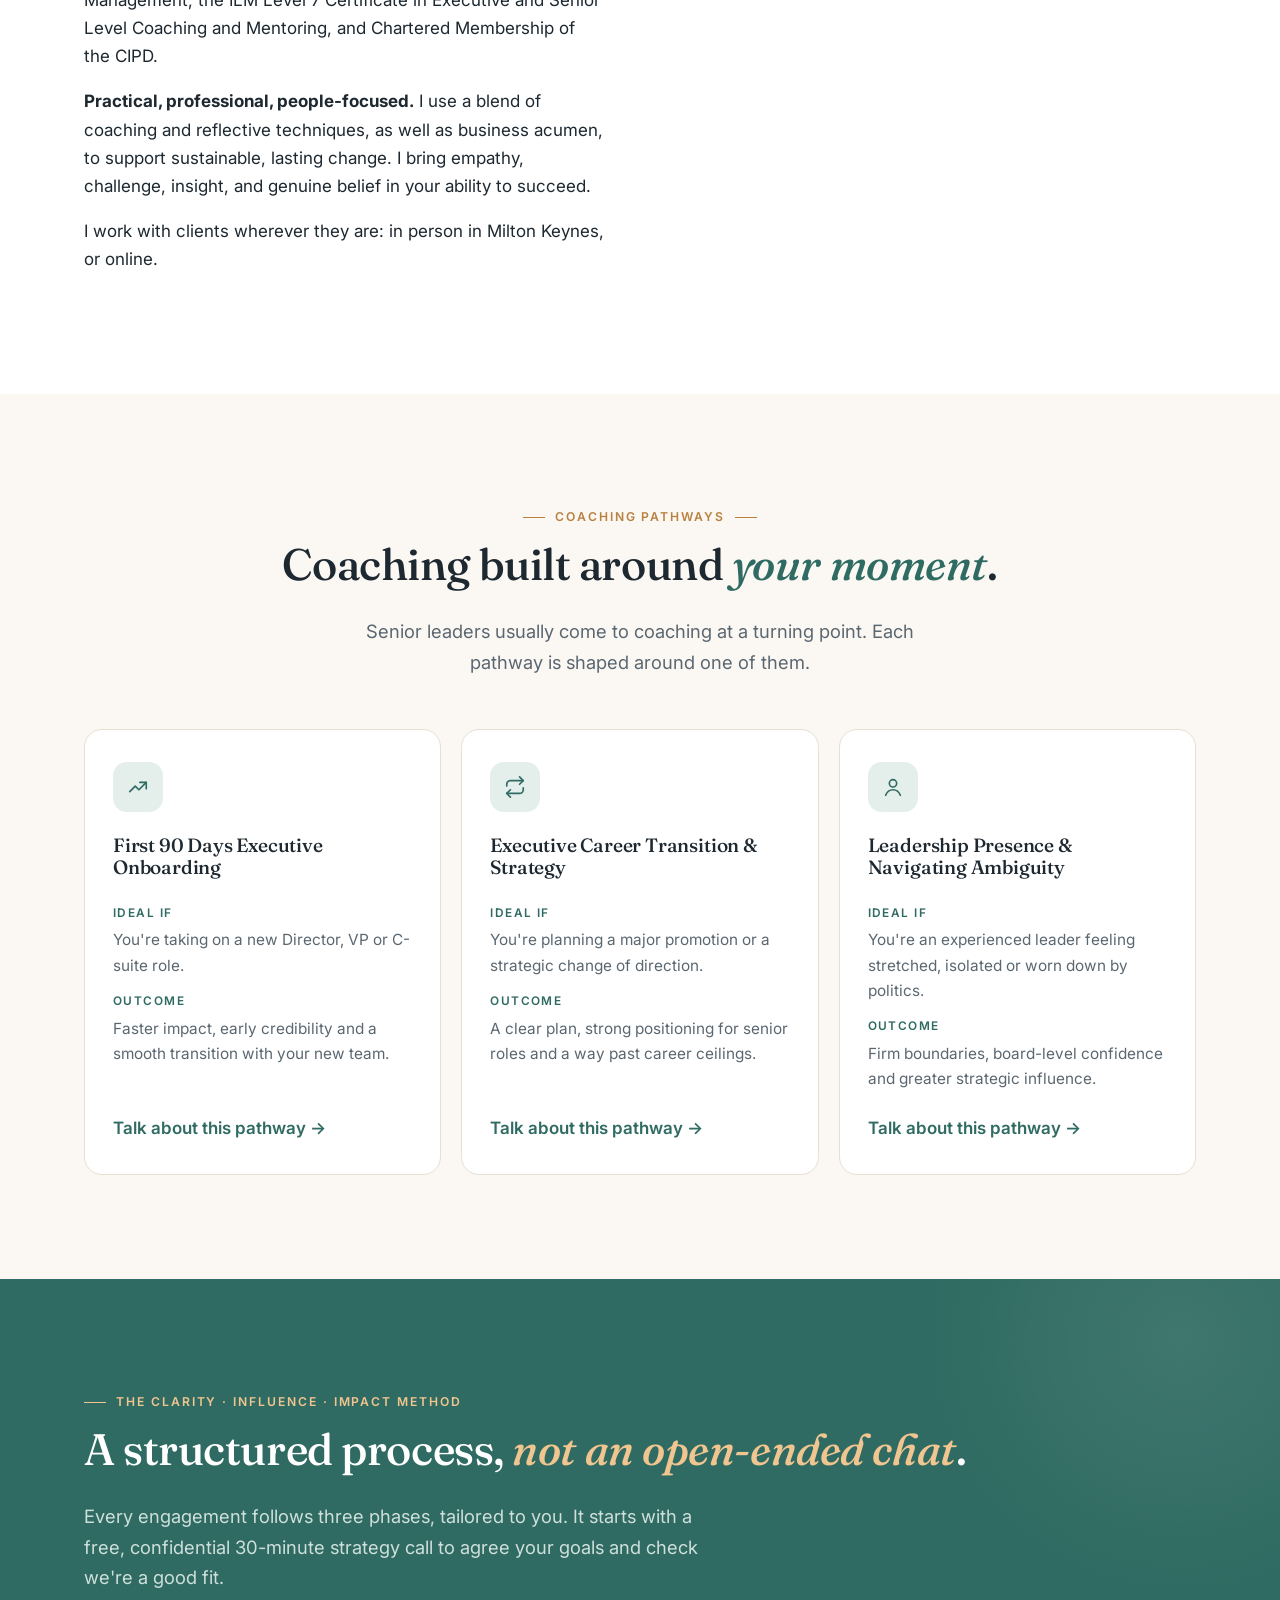
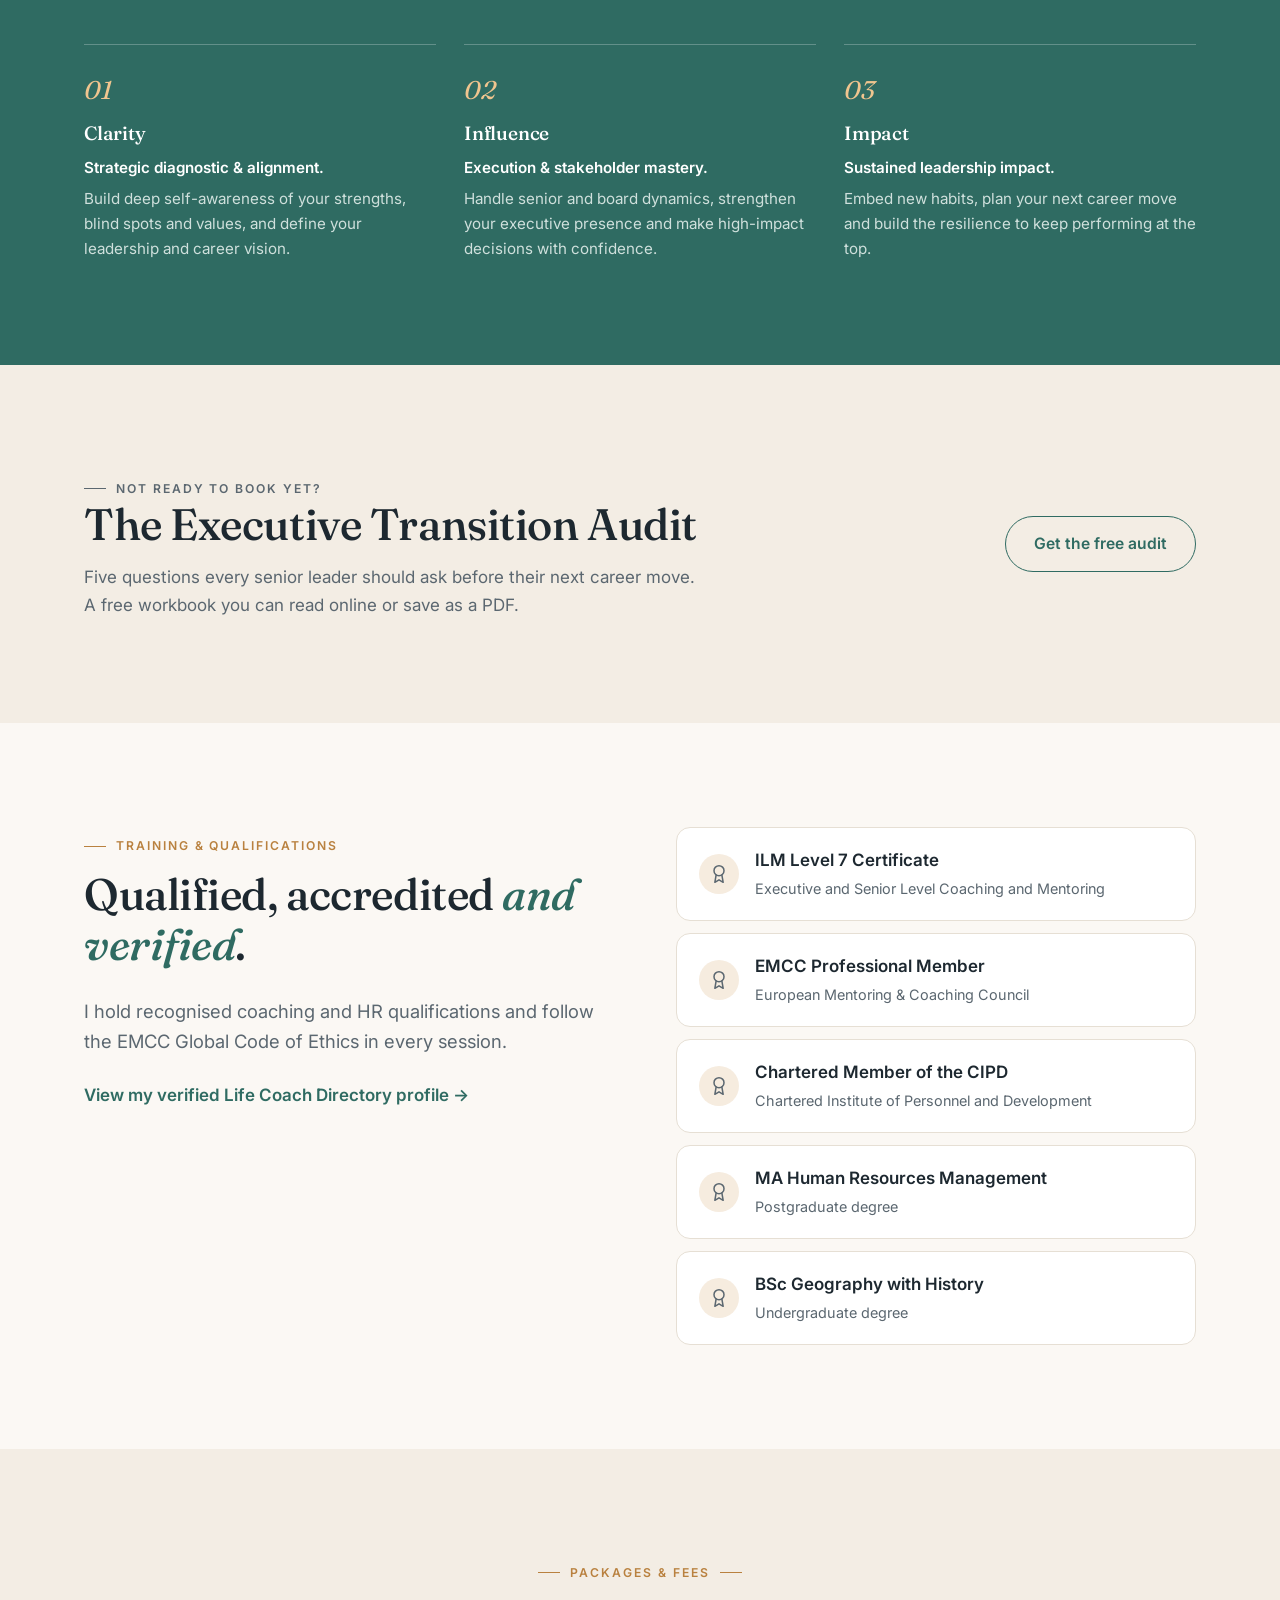
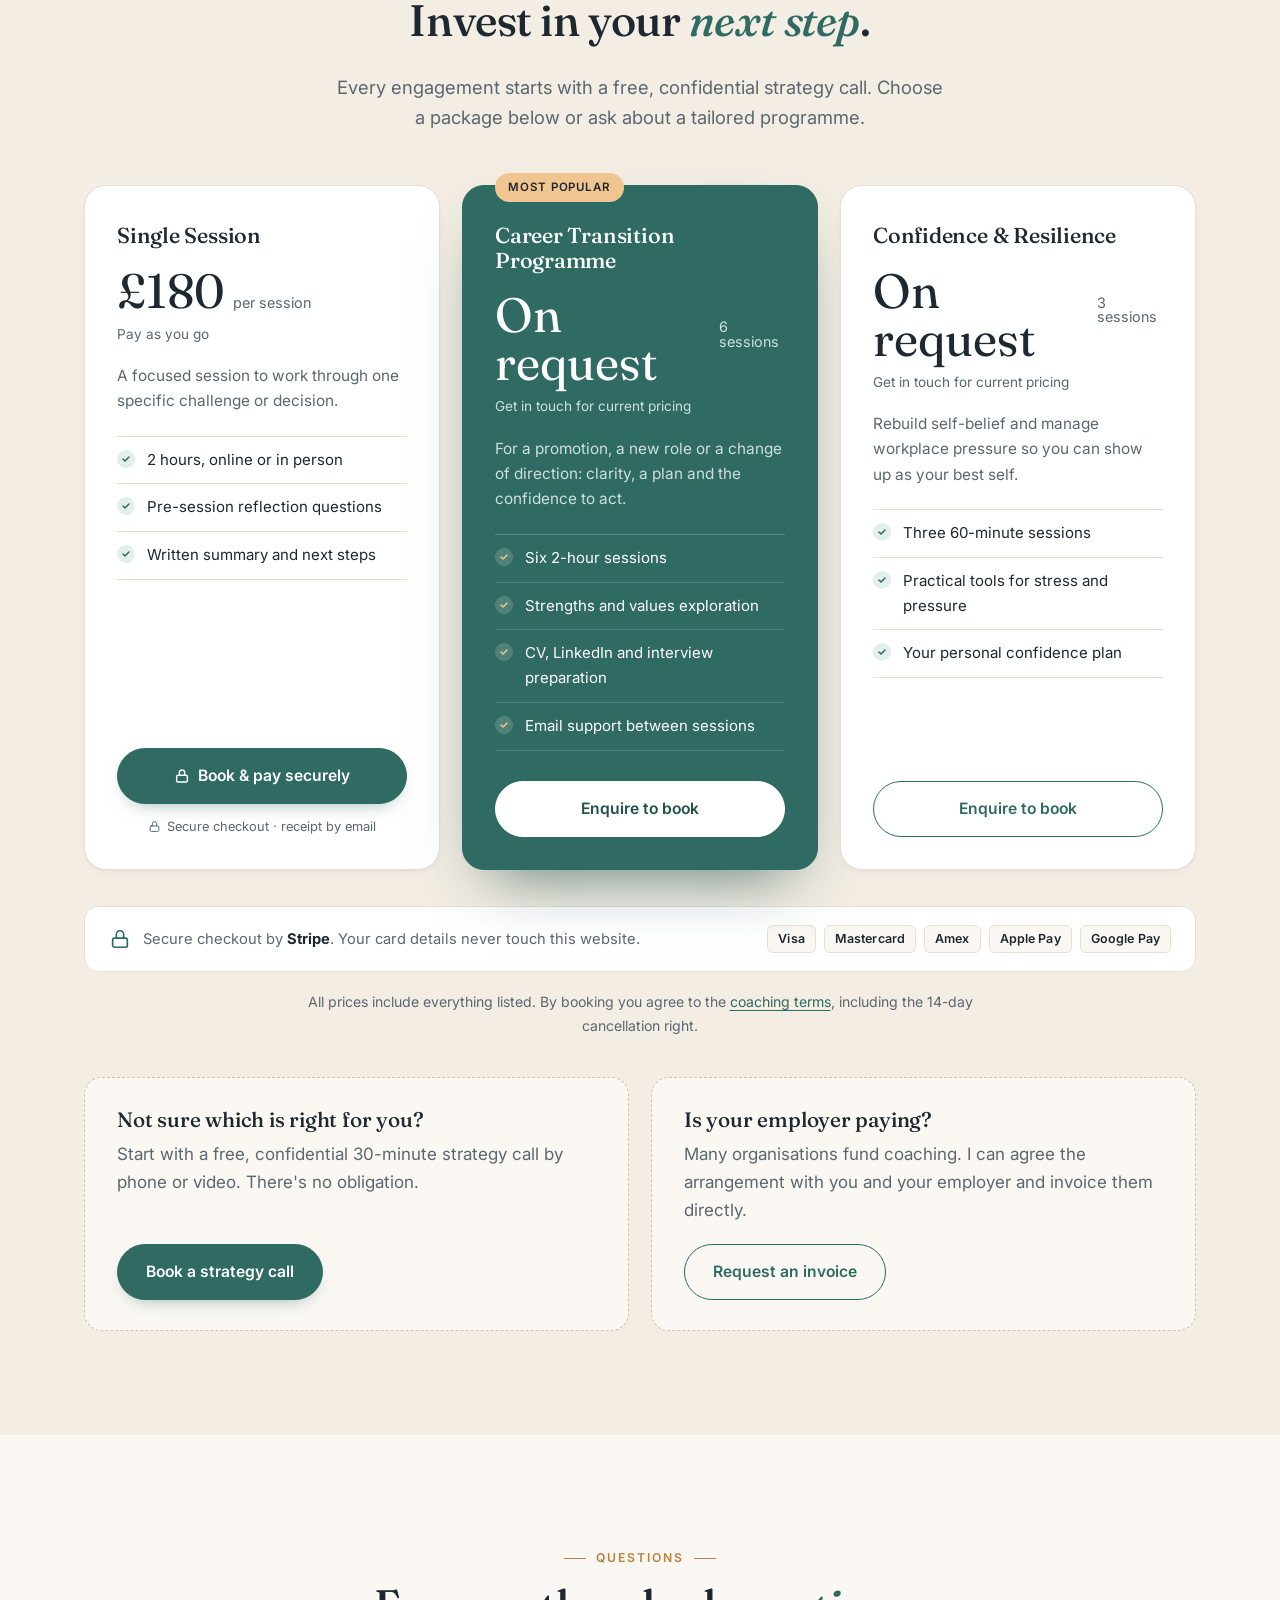
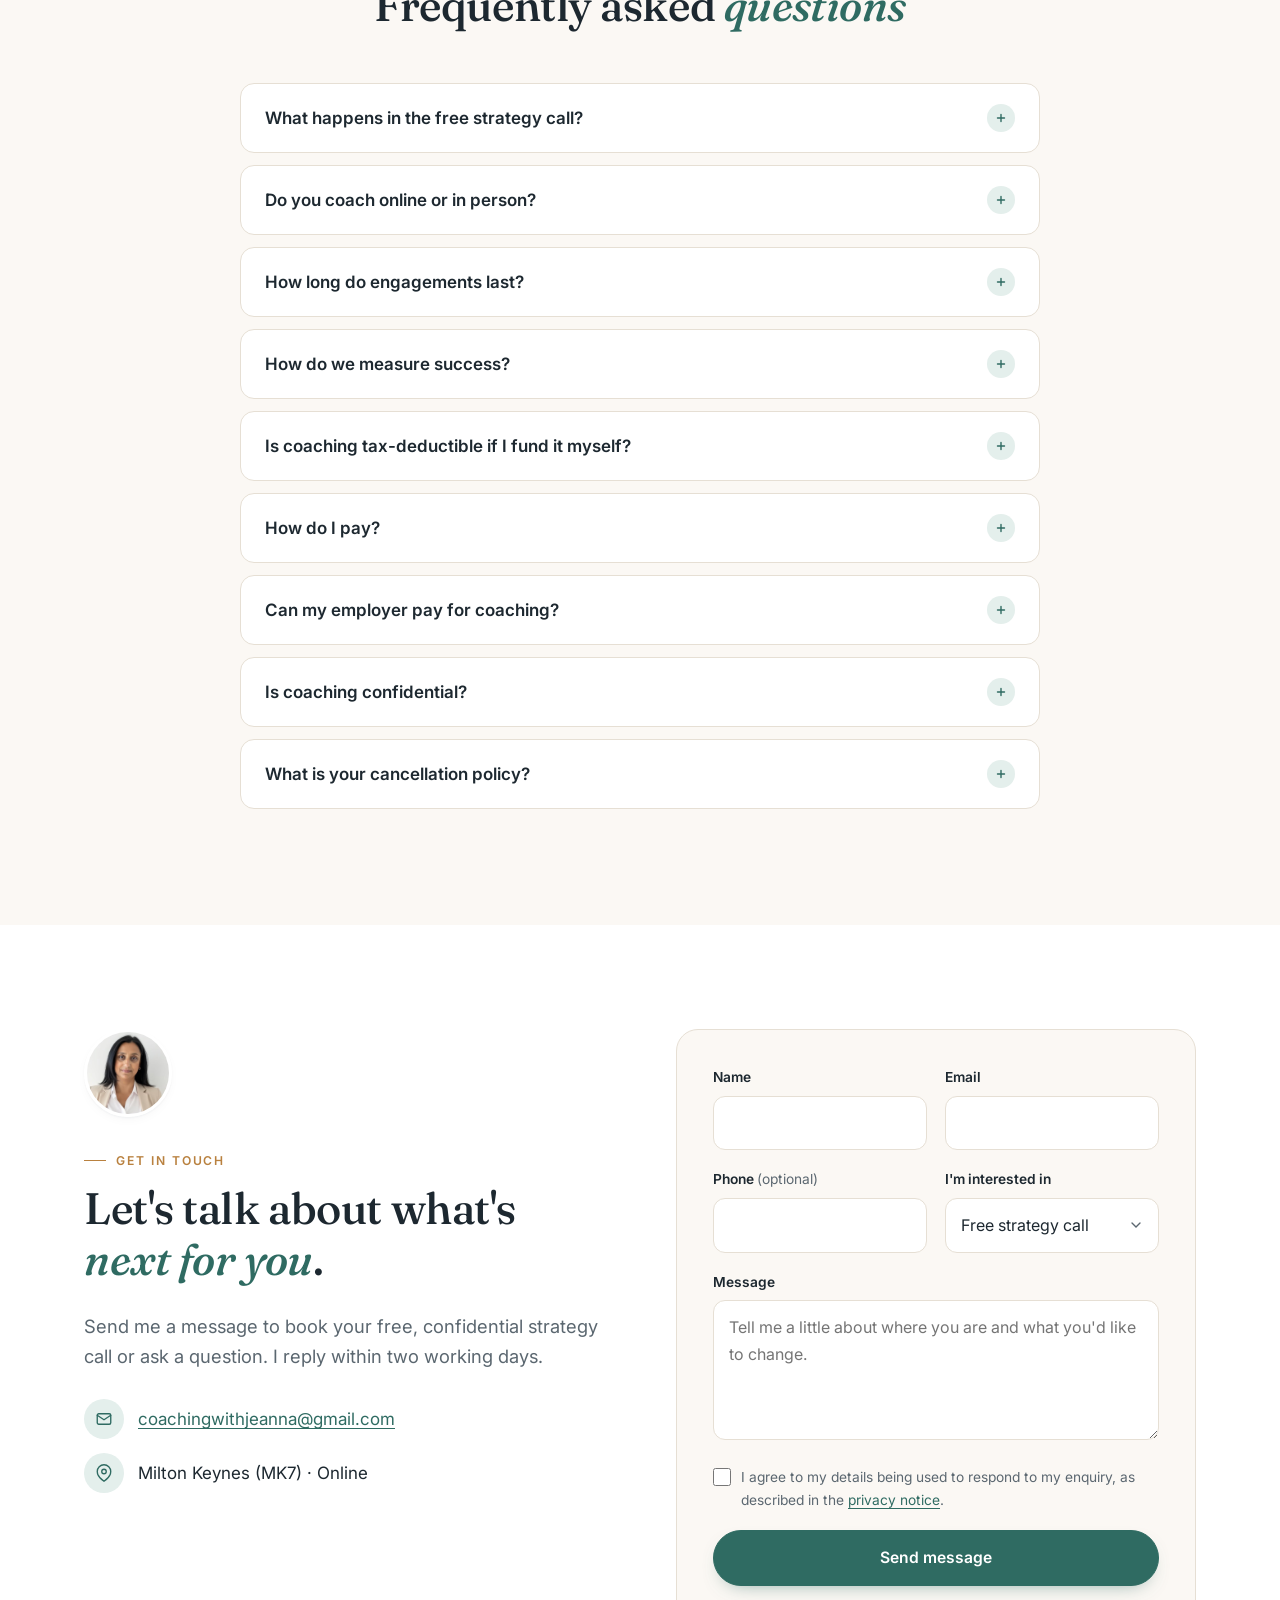
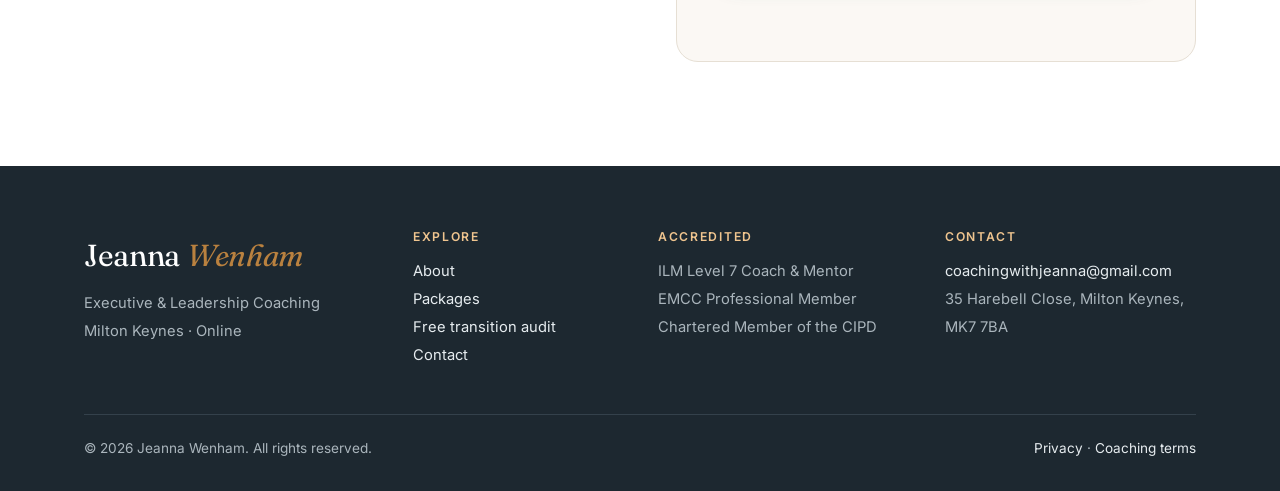
==== commit 5c259054: "Add the Executive Transition Audit free resource Printable five-question workbook at audit.html, lin" ====
--- a/index.html
+++ b/index.html
@@ -173,6 +173,18 @@
     </div>
   </section>
 
+  <!-- FREE AUDIT -->
+  <section class="audit-band">
+    <div class="wrap reveal">
+      <div>
+        <p class="eyebrow">Not ready to book yet?</p>
+        <h2>The Executive Transition Audit</h2>
+        <p>Five questions every senior leader should ask before their next career move. A free workbook you can read online or save as a PDF.</p>
+      </div>
+      <a href="audit.html" class="btn btn-ghost">Get the free audit</a>
+    </div>
+  </section>
+
   <!-- CREDENTIALS -->
   <section id="credentials">
     <div class="wrap two-col">
@@ -312,7 +324,7 @@
       </div>
       <div>
         <h4>Explore</h4>
-        <p><a href="index.html#about">About</a><br><a href="index.html#pricing">Packages</a><br><a href="index.html#faq">FAQ</a><br><a href="index.html#contact">Contact</a></p>
+        <p><a href="index.html#about">About</a><br><a href="index.html#pricing">Packages</a><br><a href="audit.html">Free transition audit</a><br><a href="index.html#contact">Contact</a></p>
       </div>
       <div>
         <h4>Accredited</h4>
--- a/styles.css
+++ b/styles.css
@@ -348,6 +348,35 @@
 .next-steps li { background: var(--surface); border: 1px solid var(--line); border-radius: 14px; padding: 16px 20px; display: flex; gap: 14px; }
 .next-steps b { font-family: var(--serif); font-style: italic; font-weight: 400; color: var(--gold); font-size: 1.2rem; line-height: 1.4; }
 .notice .hero-actions { justify-content: center; }
+
+/* Executive Transition Audit */
+.audit-q { border-top: 1px solid var(--line); margin-top: 48px; padding-top: 8px; }
+.audit-q h2 { margin-top: .2em; }
+.audit-num { font-family: var(--serif); font-style: italic; font-size: 1.6rem; color: var(--gold); margin: 24px 0 0; }
+.audit-q ul { margin: 16px 0; }
+.audit-q li { margin-bottom: 6px; }
+.audit-write { display: none; }
+.audit-rate { font-weight: 600; color: var(--accent) !important; }
+.audit-scores { list-style: none; padding: 0 !important; display: grid; gap: 12px; }
+.audit-scores li { background: var(--surface); border: 1px solid var(--line); border-radius: 14px; padding: 16px 20px; }
+.audit-cta { margin-top: 48px; }
+.audit-sign { margin-top: 40px; font-size: .85rem; color: var(--muted) !important; }
+.print-only { display: none; }
+.audit-band { background: var(--sand); }
+.audit-band .wrap { display: flex; align-items: center; justify-content: space-between; gap: 32px; flex-wrap: wrap; }
+.audit-band h2 { margin-bottom: .3em; }
+.audit-band p { margin: 0; color: var(--muted); max-width: 620px; }
+@media print {
+  .site-header, .site-footer, .no-print, .skip-link, .setup-check { display: none !important; }
+  .print-only { display: block; }
+  body { background: #fff; font-size: 11pt; }
+  .page-hero { padding: 0 0 12px; background: none; }
+  .page { padding: 0; }
+  .audit-q { break-inside: avoid-page; margin-top: 24px; }
+  .audit-write { display: block; height: 7.5em; margin: 12px 0; background: repeating-linear-gradient(transparent 0 1.85em, #cfc6b8 1.85em calc(1.85em + 1px)); }
+  .audit-scores li, .audit-cta { break-inside: avoid; box-shadow: none; }
+  a { color: inherit; }
+}
 
 /* Local setup checklist (only shown when previewing locally) */
 .setup-check {
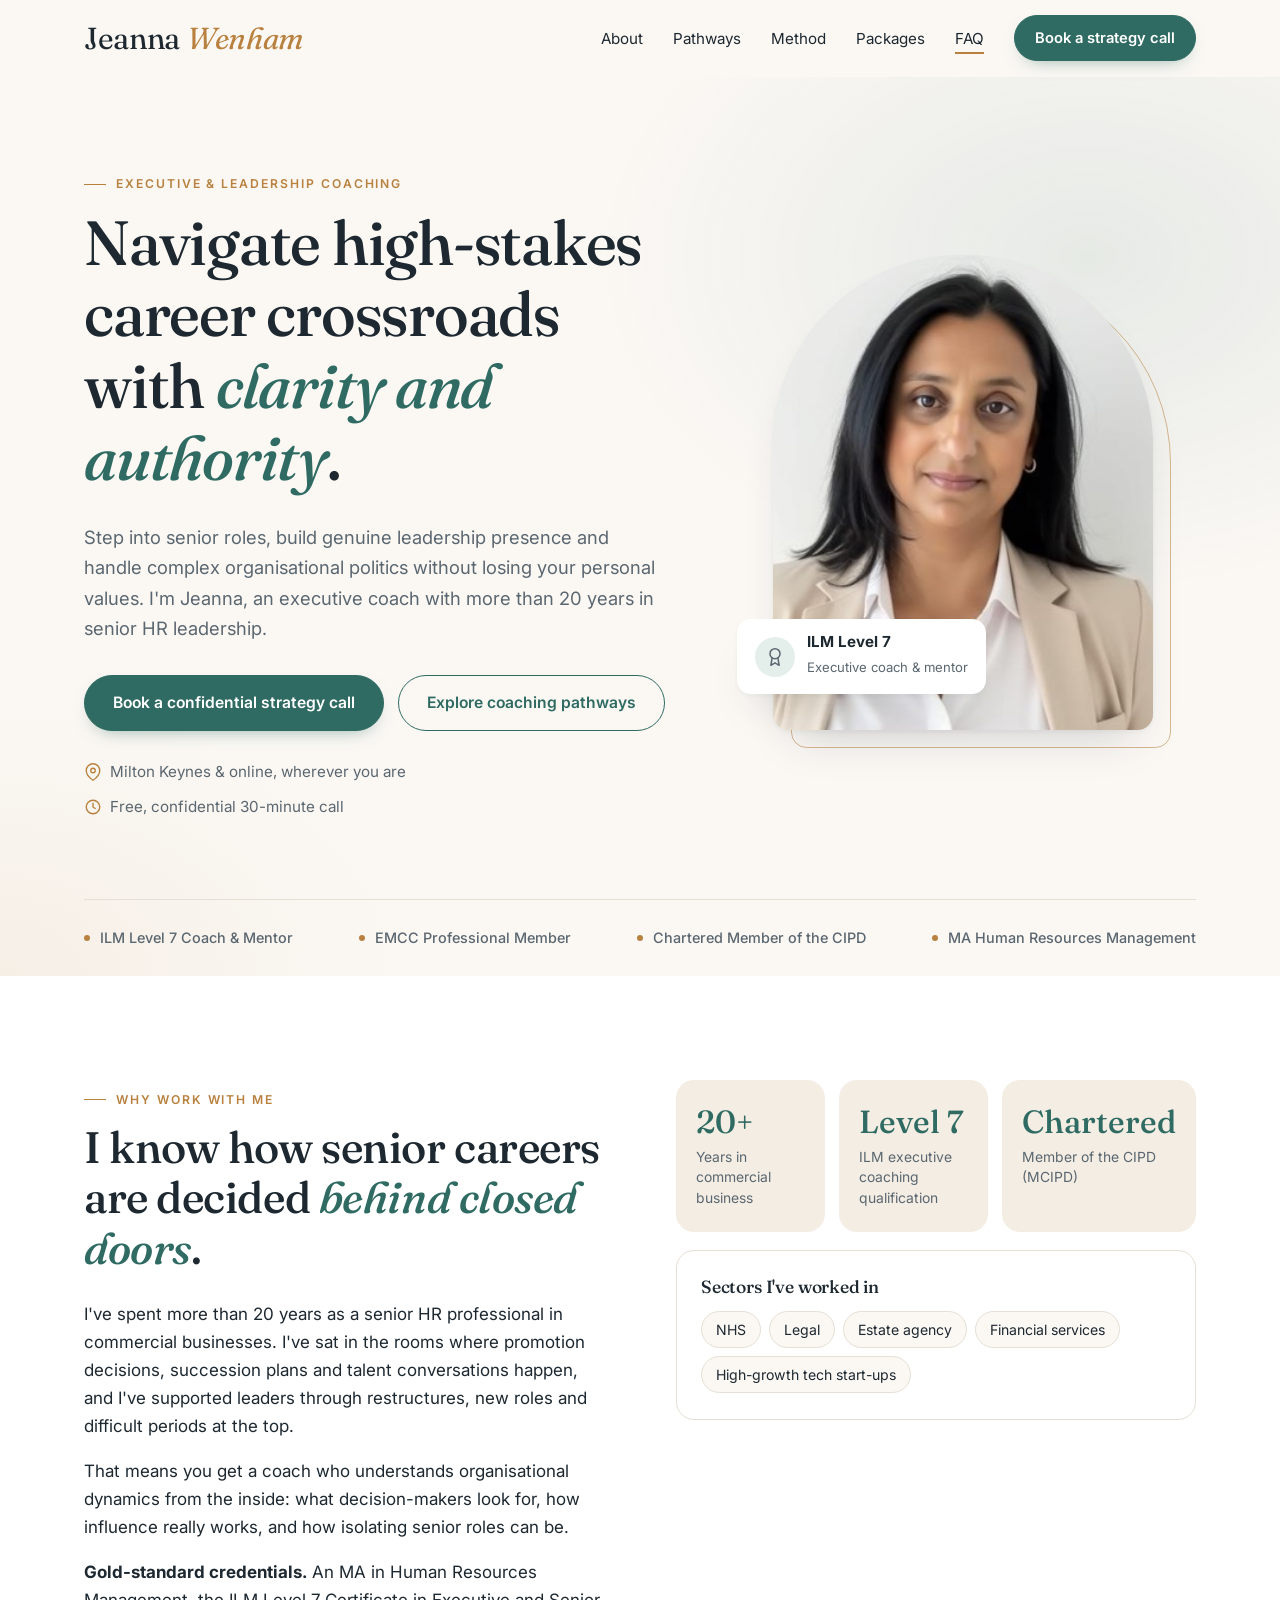
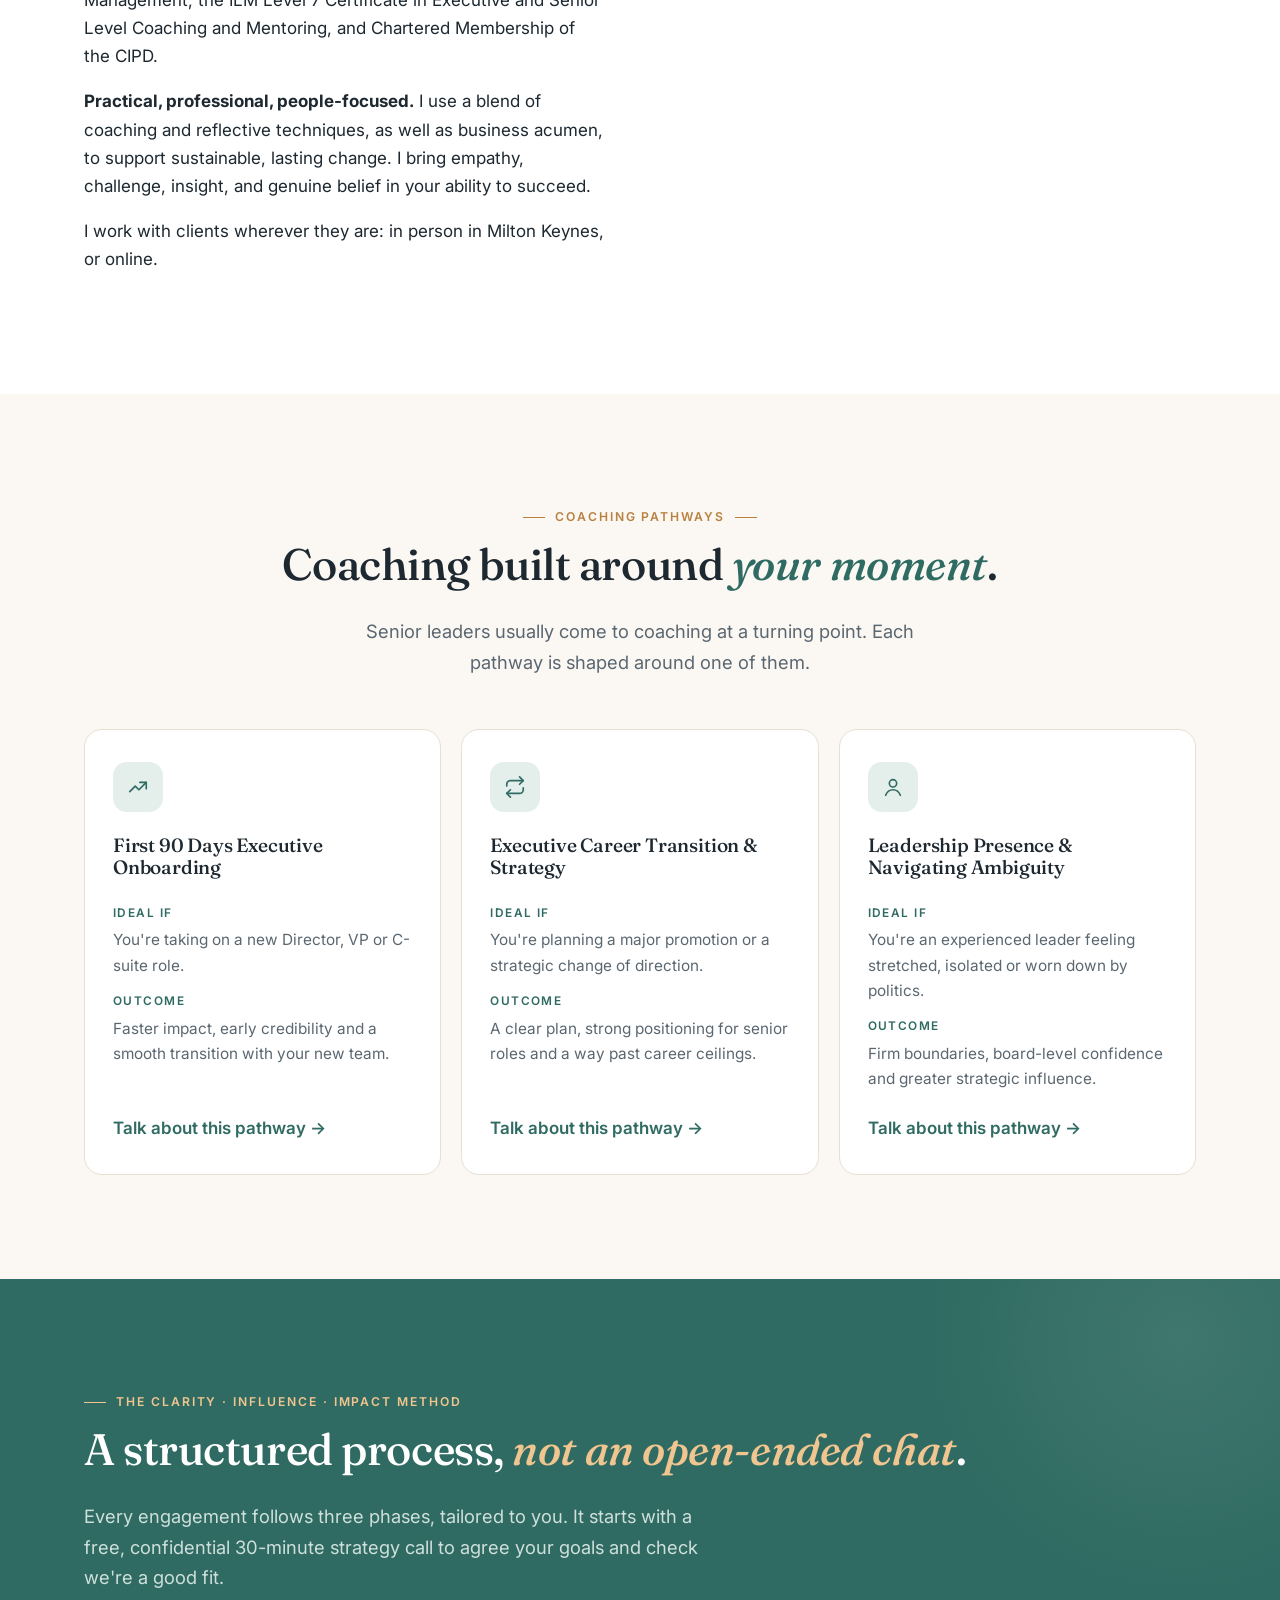
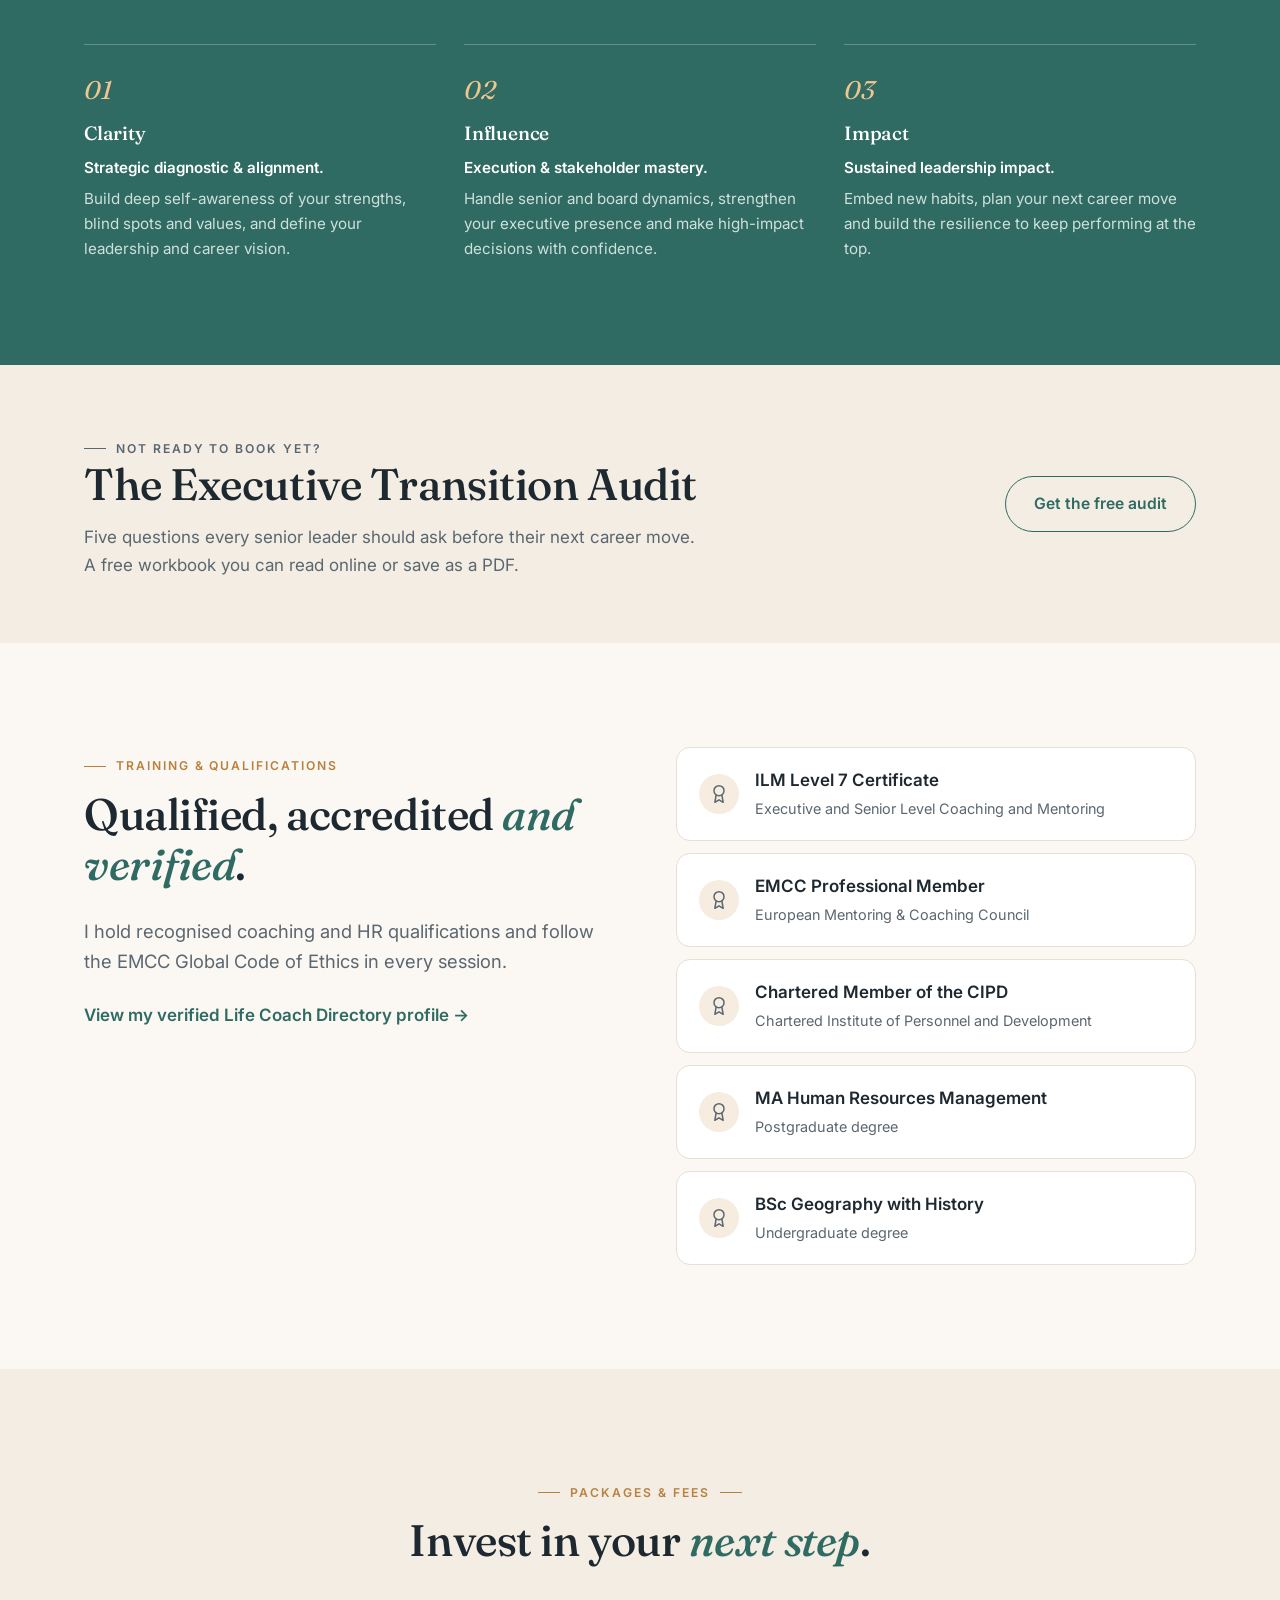
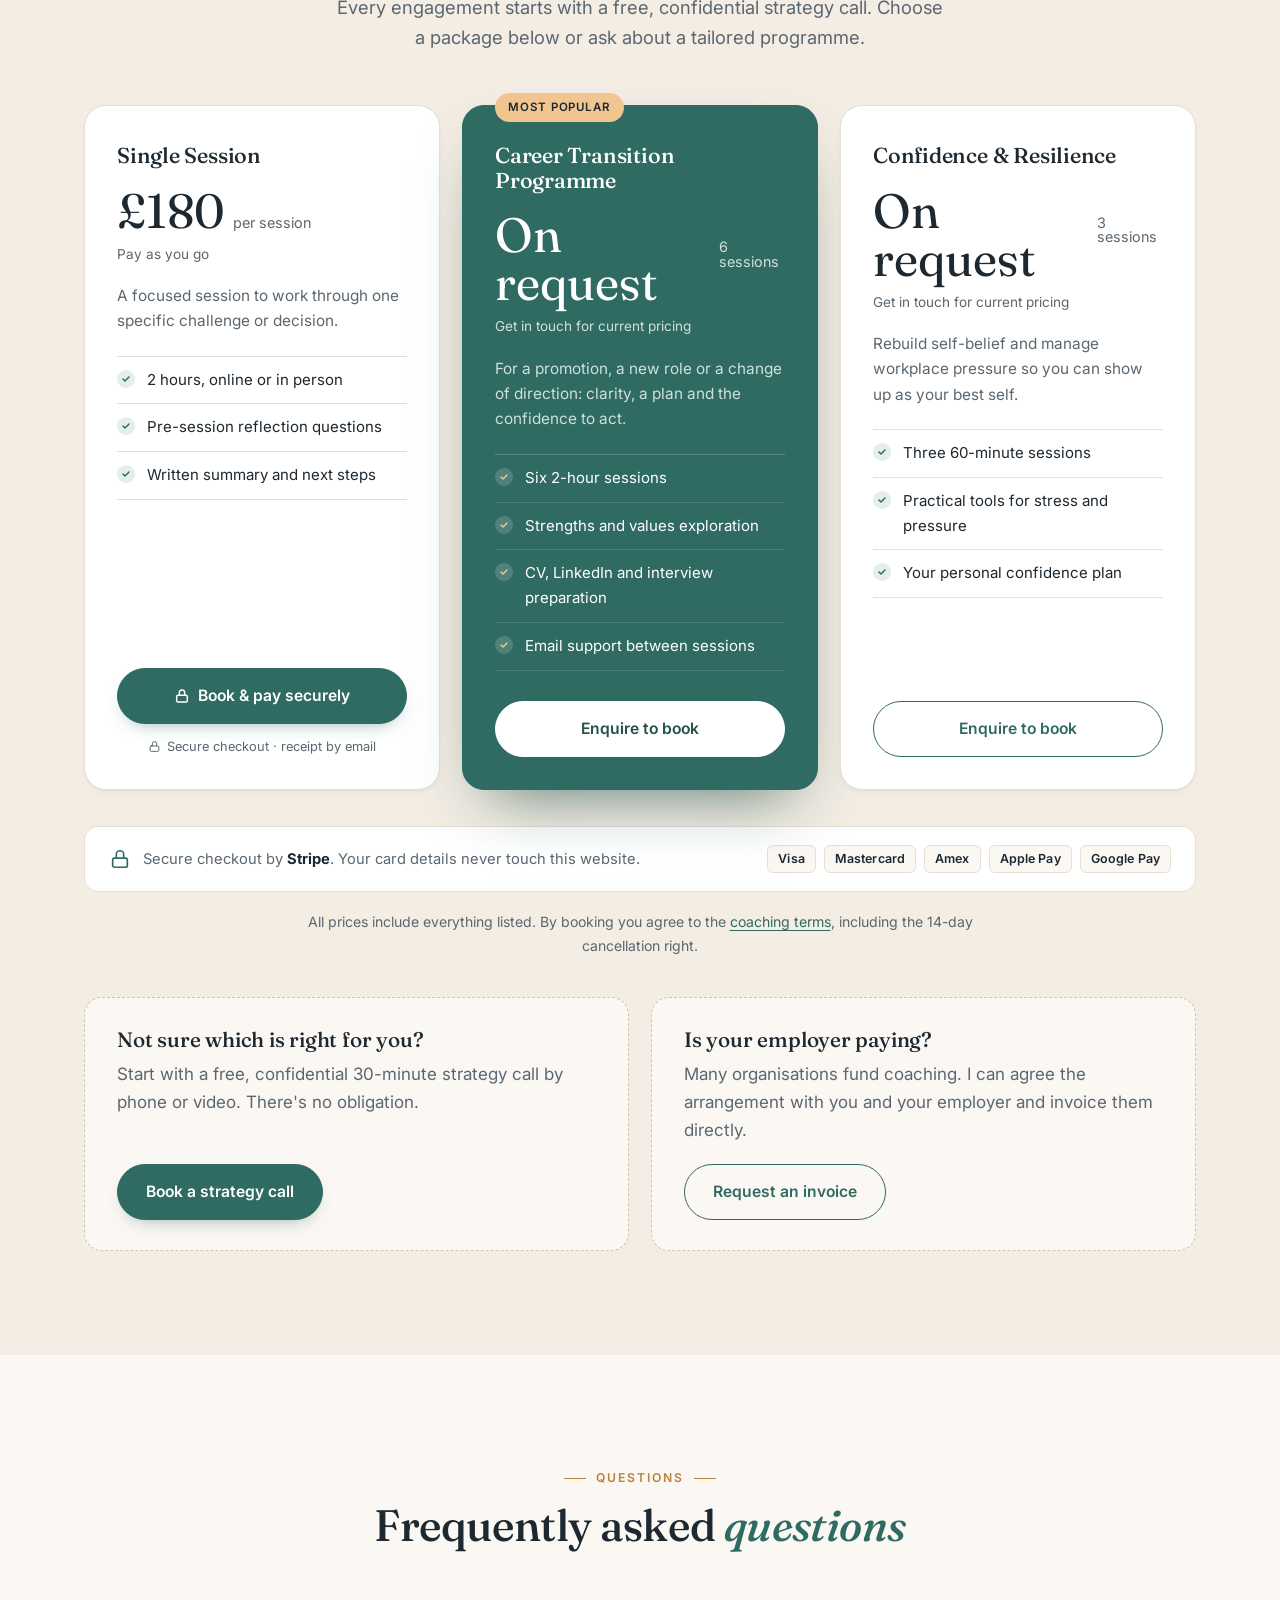
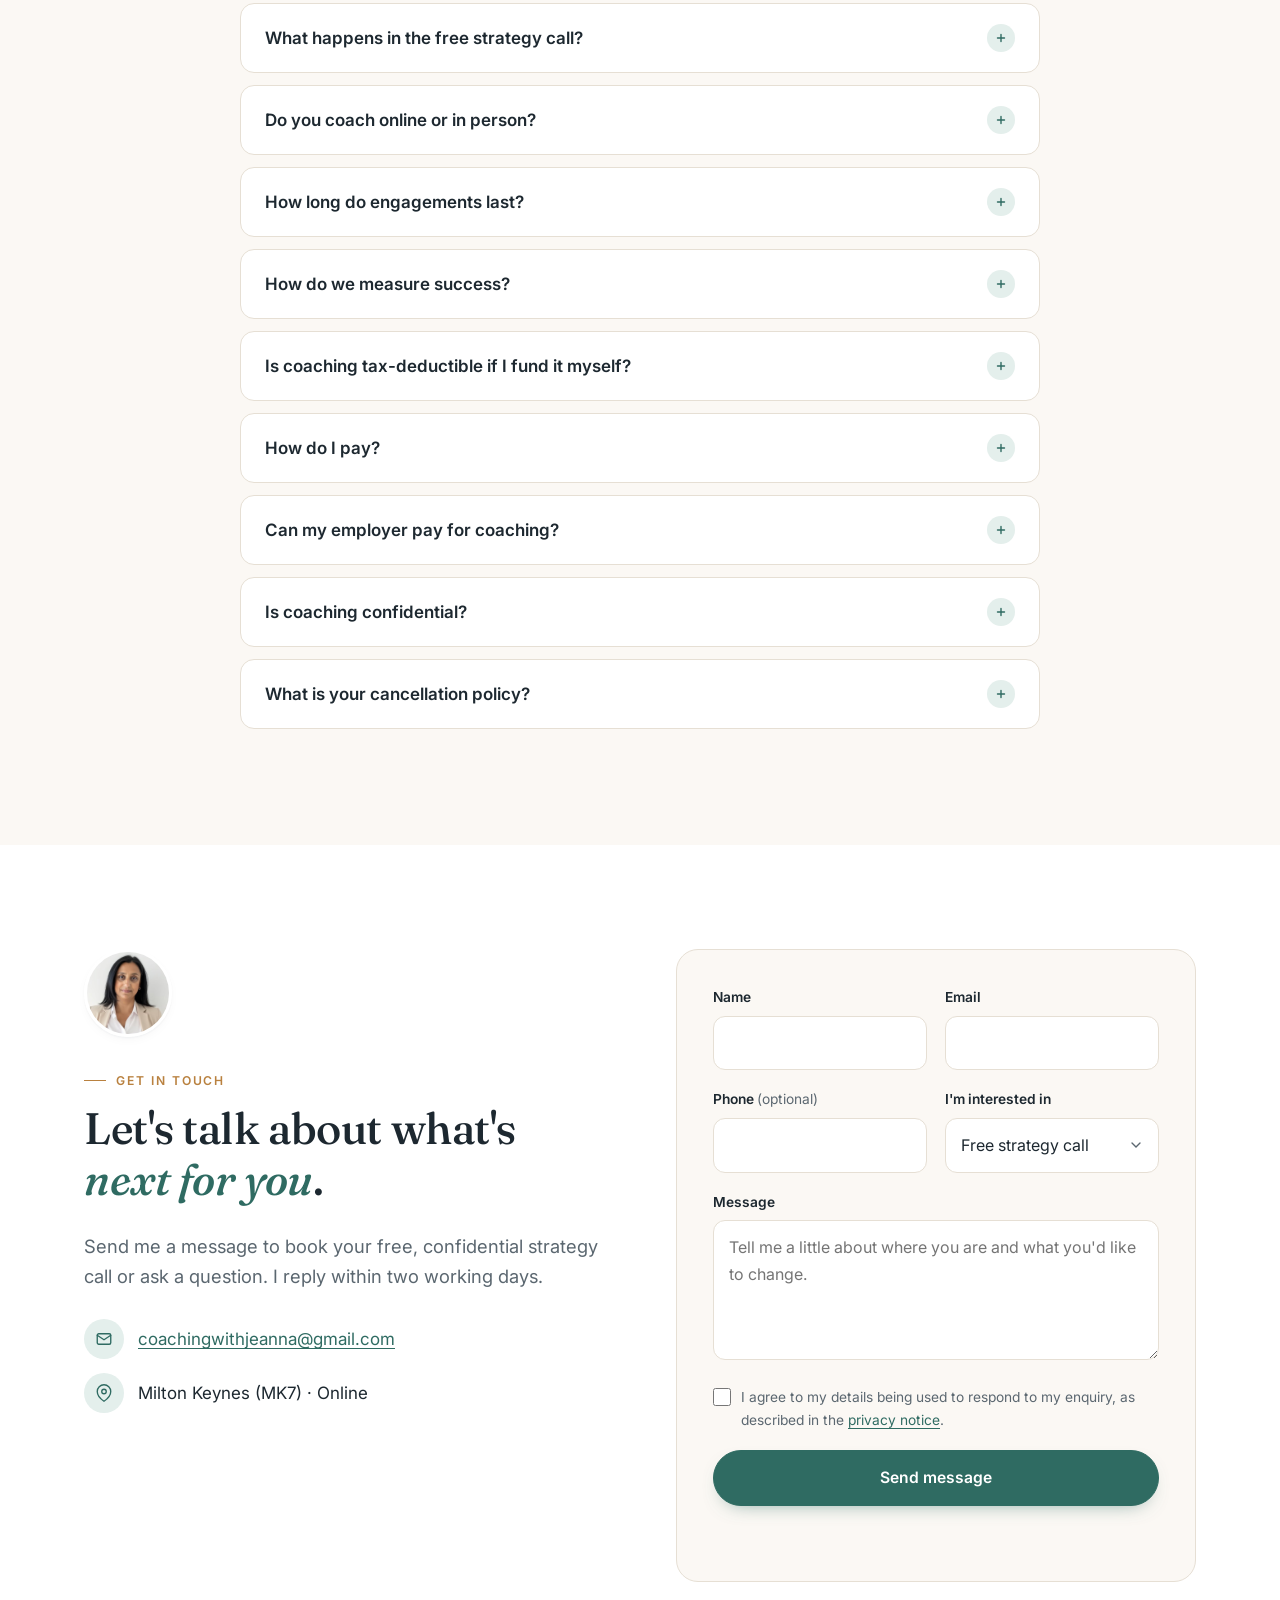
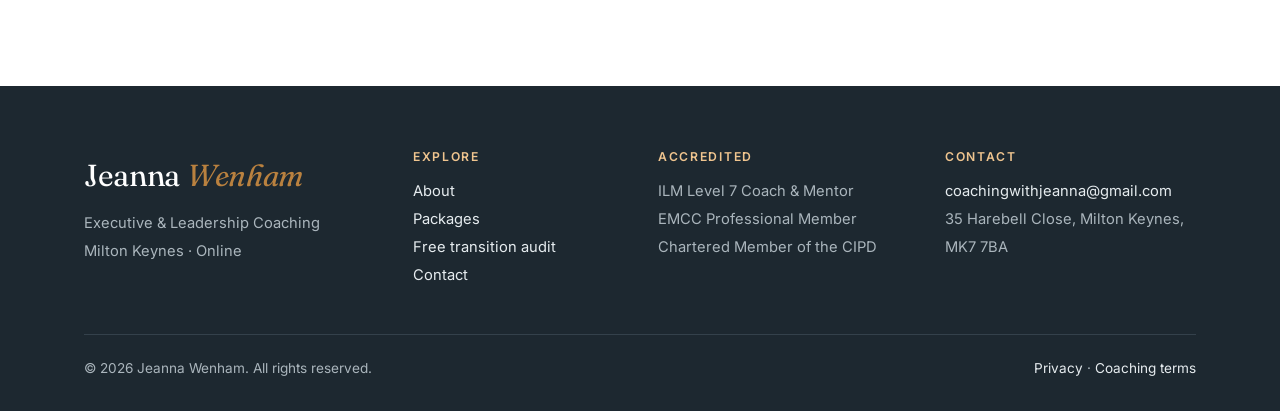
==== commit ddc4b6d0: "Send contact form and audit sign-ups by email via FormSubmit The audit now asks for name and email b" ====
--- a/index.html
+++ b/index.html
@@ -285,7 +285,7 @@
         <p id="booking-wrap" class="mt-24" hidden><a href="#book" class="btn btn-ghost">Pick a time online</a></p>
       </div>
       <form id="contact-form" class="form-card reveal" novalidate>
-        <input type="text" name="_gotcha" class="hp" tabindex="-1" autocomplete="off" aria-hidden="true">
+        <input type="text" name="_honey" class="hp" tabindex="-1" autocomplete="off" aria-hidden="true">
         <div class="form-row">
           <div><label for="name">Name</label><input id="name" name="name" required autocomplete="name"></div>
           <div><label for="email">Email</label><input id="email" name="email" type="email" required autocomplete="email"></div>
--- a/styles.css
+++ b/styles.css
@@ -350,6 +350,8 @@
 .notice .hero-actions { justify-content: center; }
 
 /* Executive Transition Audit */
+.audit-gate { max-width: 640px; margin-top: 28px; }
+.audit-gate h2 { font-size: 1.4rem; margin-bottom: .3em; }
 .audit-q { border-top: 1px solid var(--line); margin-top: 48px; padding-top: 8px; }
 .audit-q h2 { margin-top: .2em; }
 .audit-num { font-family: var(--serif); font-style: italic; font-size: 1.6rem; color: var(--gold); margin: 24px 0 0; }
@@ -362,7 +364,7 @@
 .audit-cta { margin-top: 48px; }
 .audit-sign { margin-top: 40px; font-size: .85rem; color: var(--muted) !important; }
 .print-only { display: none; }
-.audit-band { background: var(--sand); }
+.audit-band { background: var(--sand); padding: 64px 0; }
 .audit-band .wrap { display: flex; align-items: center; justify-content: space-between; gap: 32px; flex-wrap: wrap; }
 .audit-band h2 { margin-bottom: .3em; }
 .audit-band p { margin: 0; color: var(--muted); max-width: 620px; }
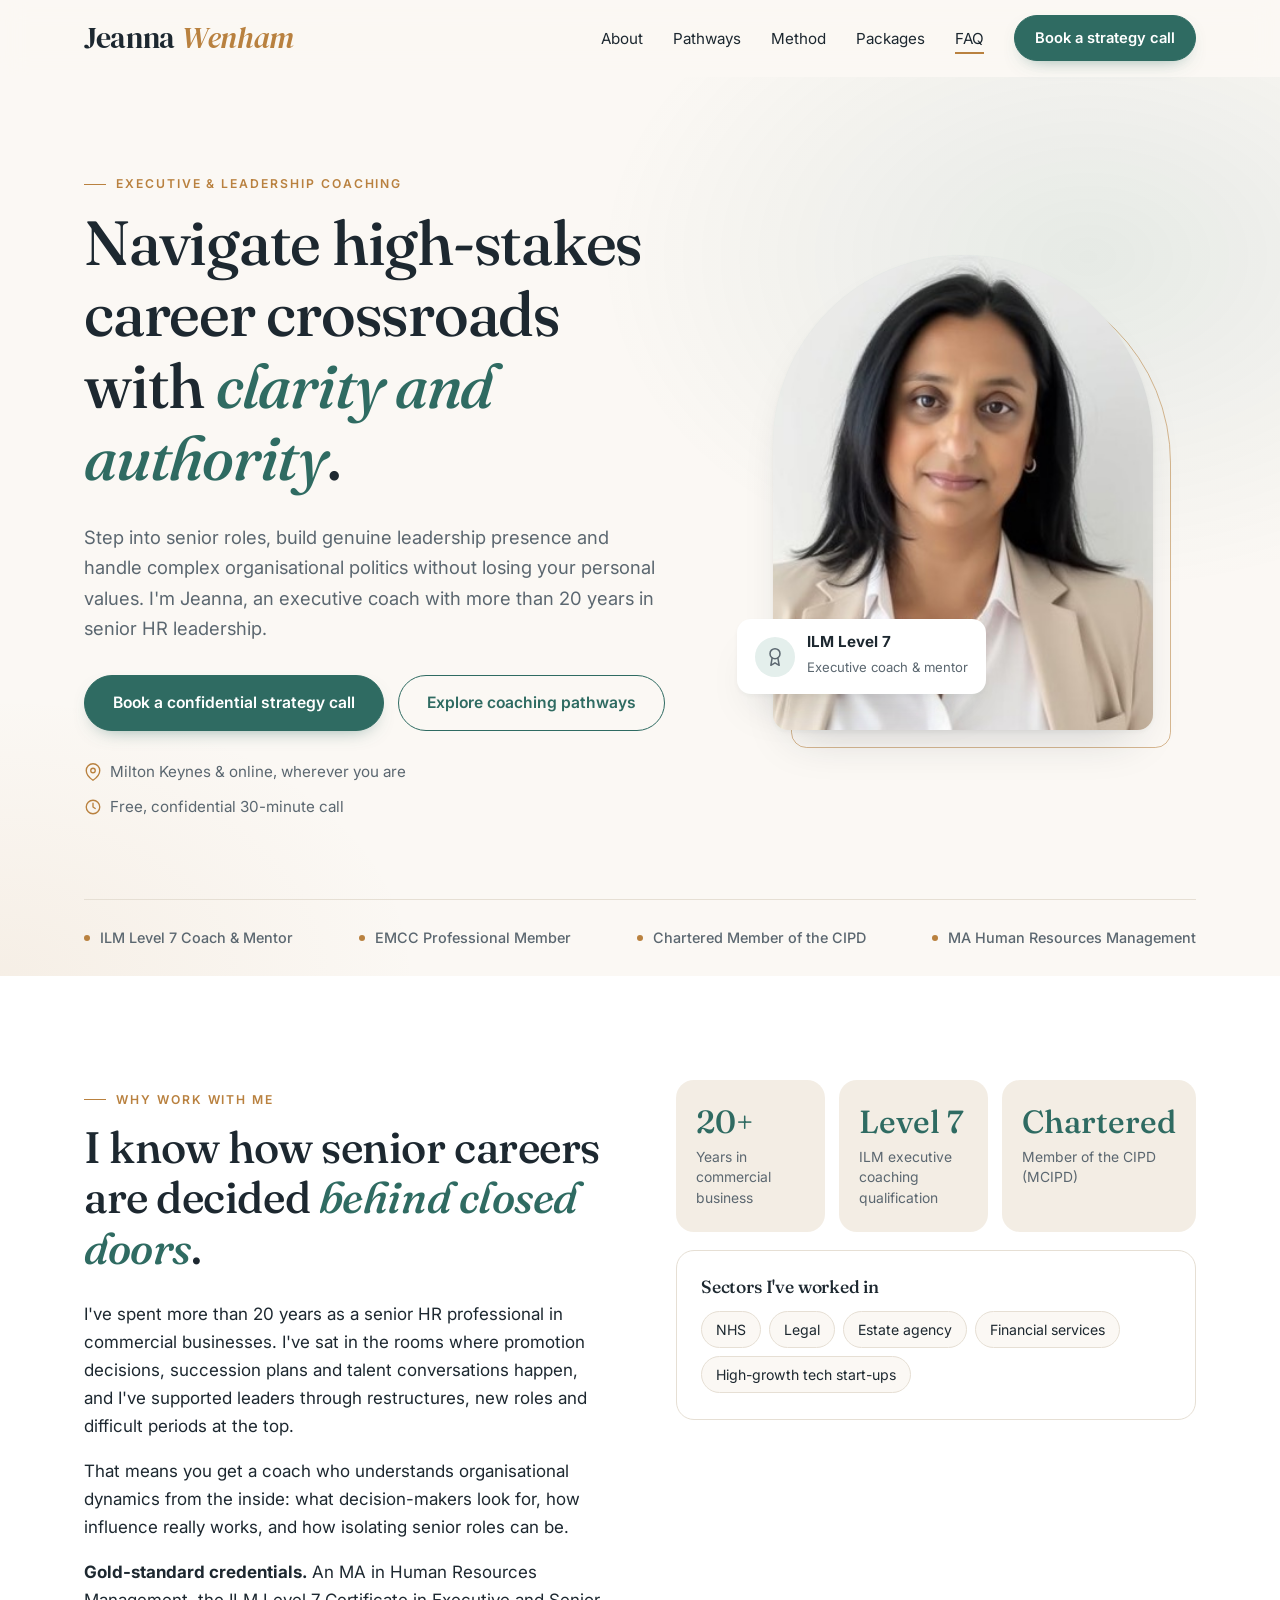
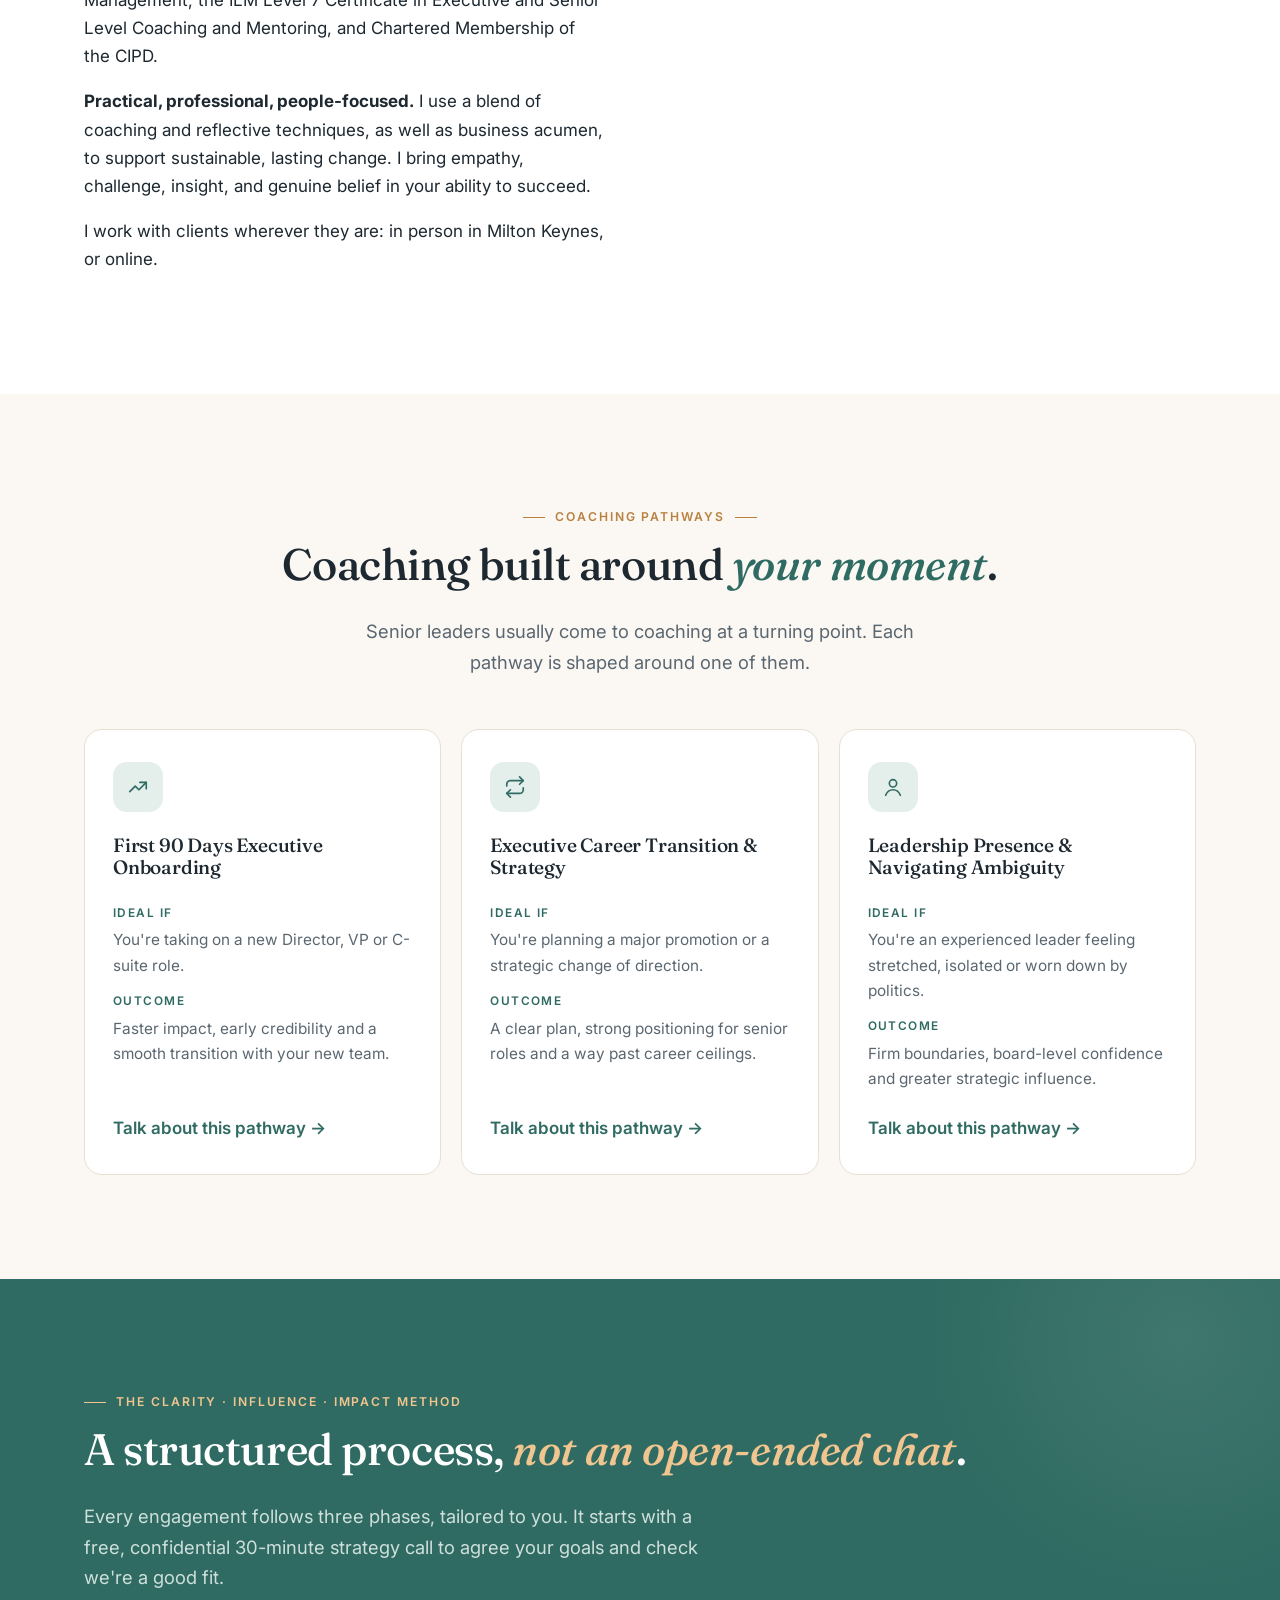
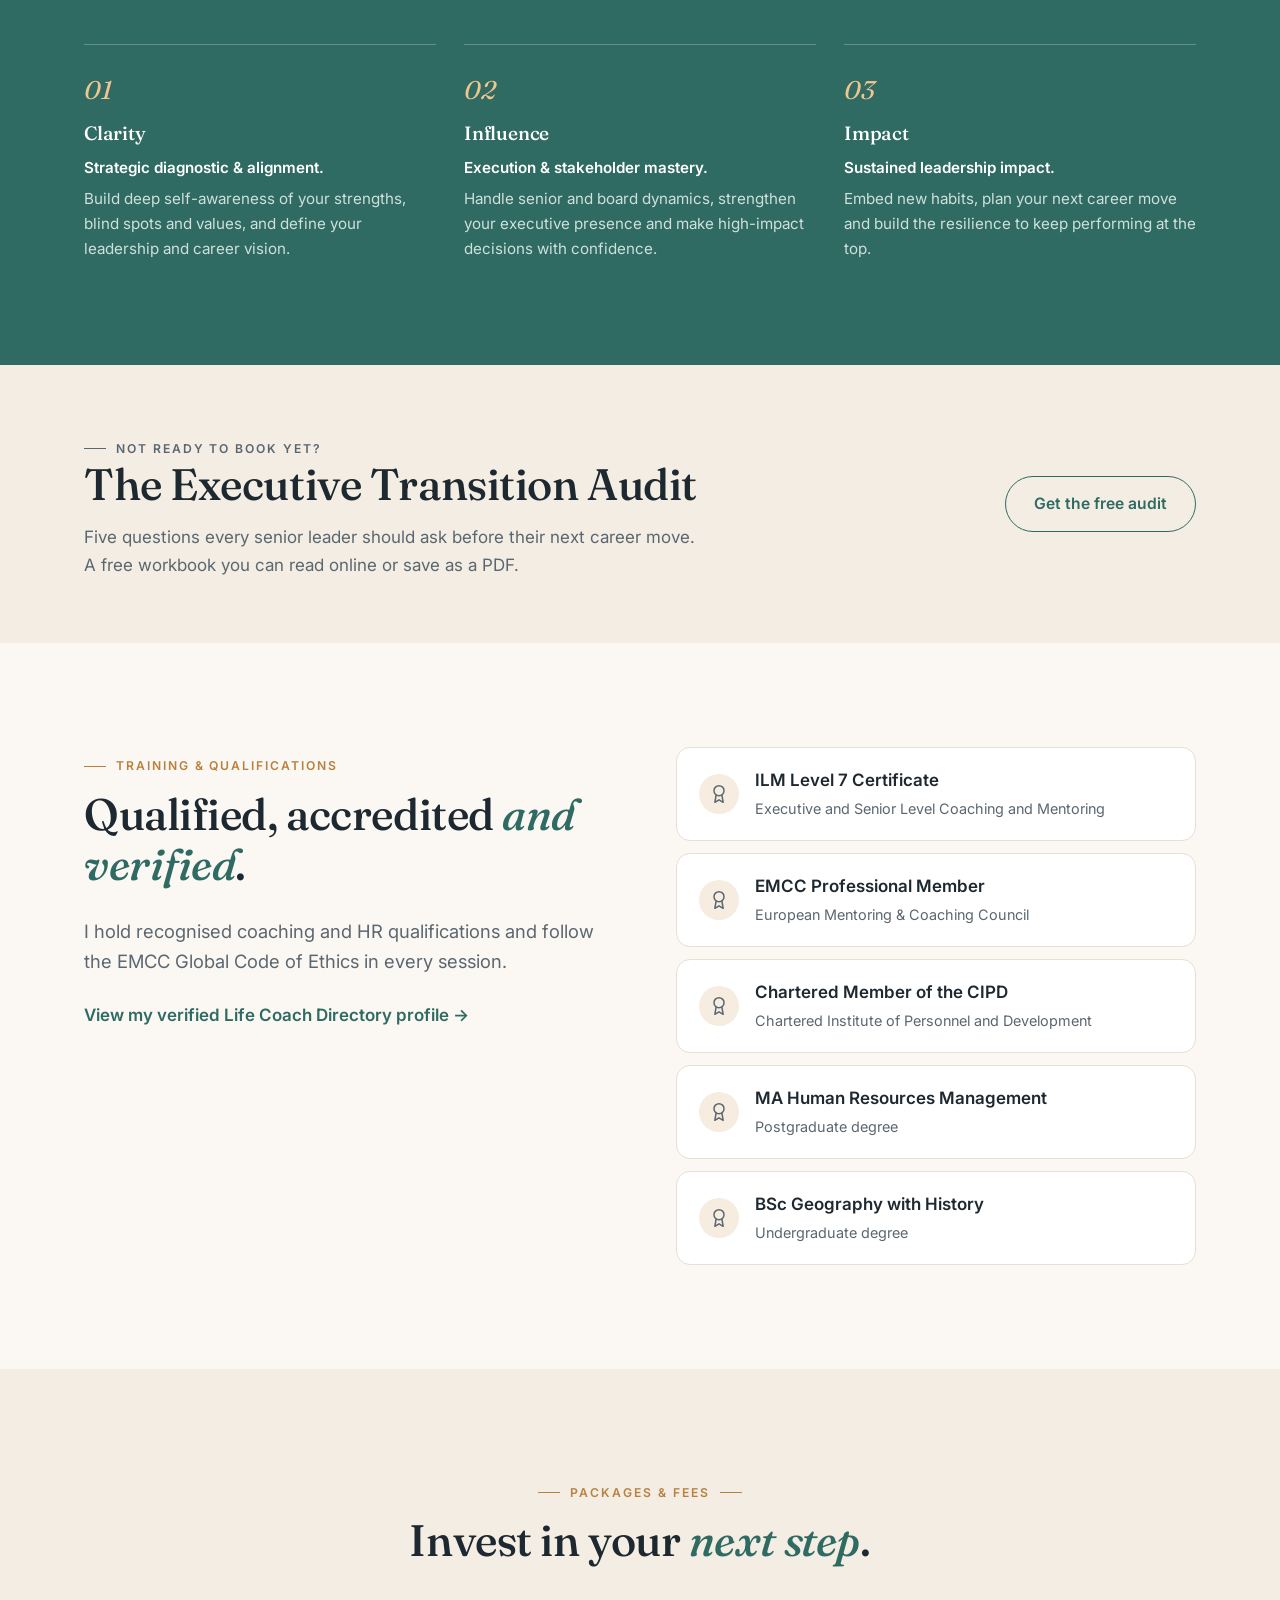
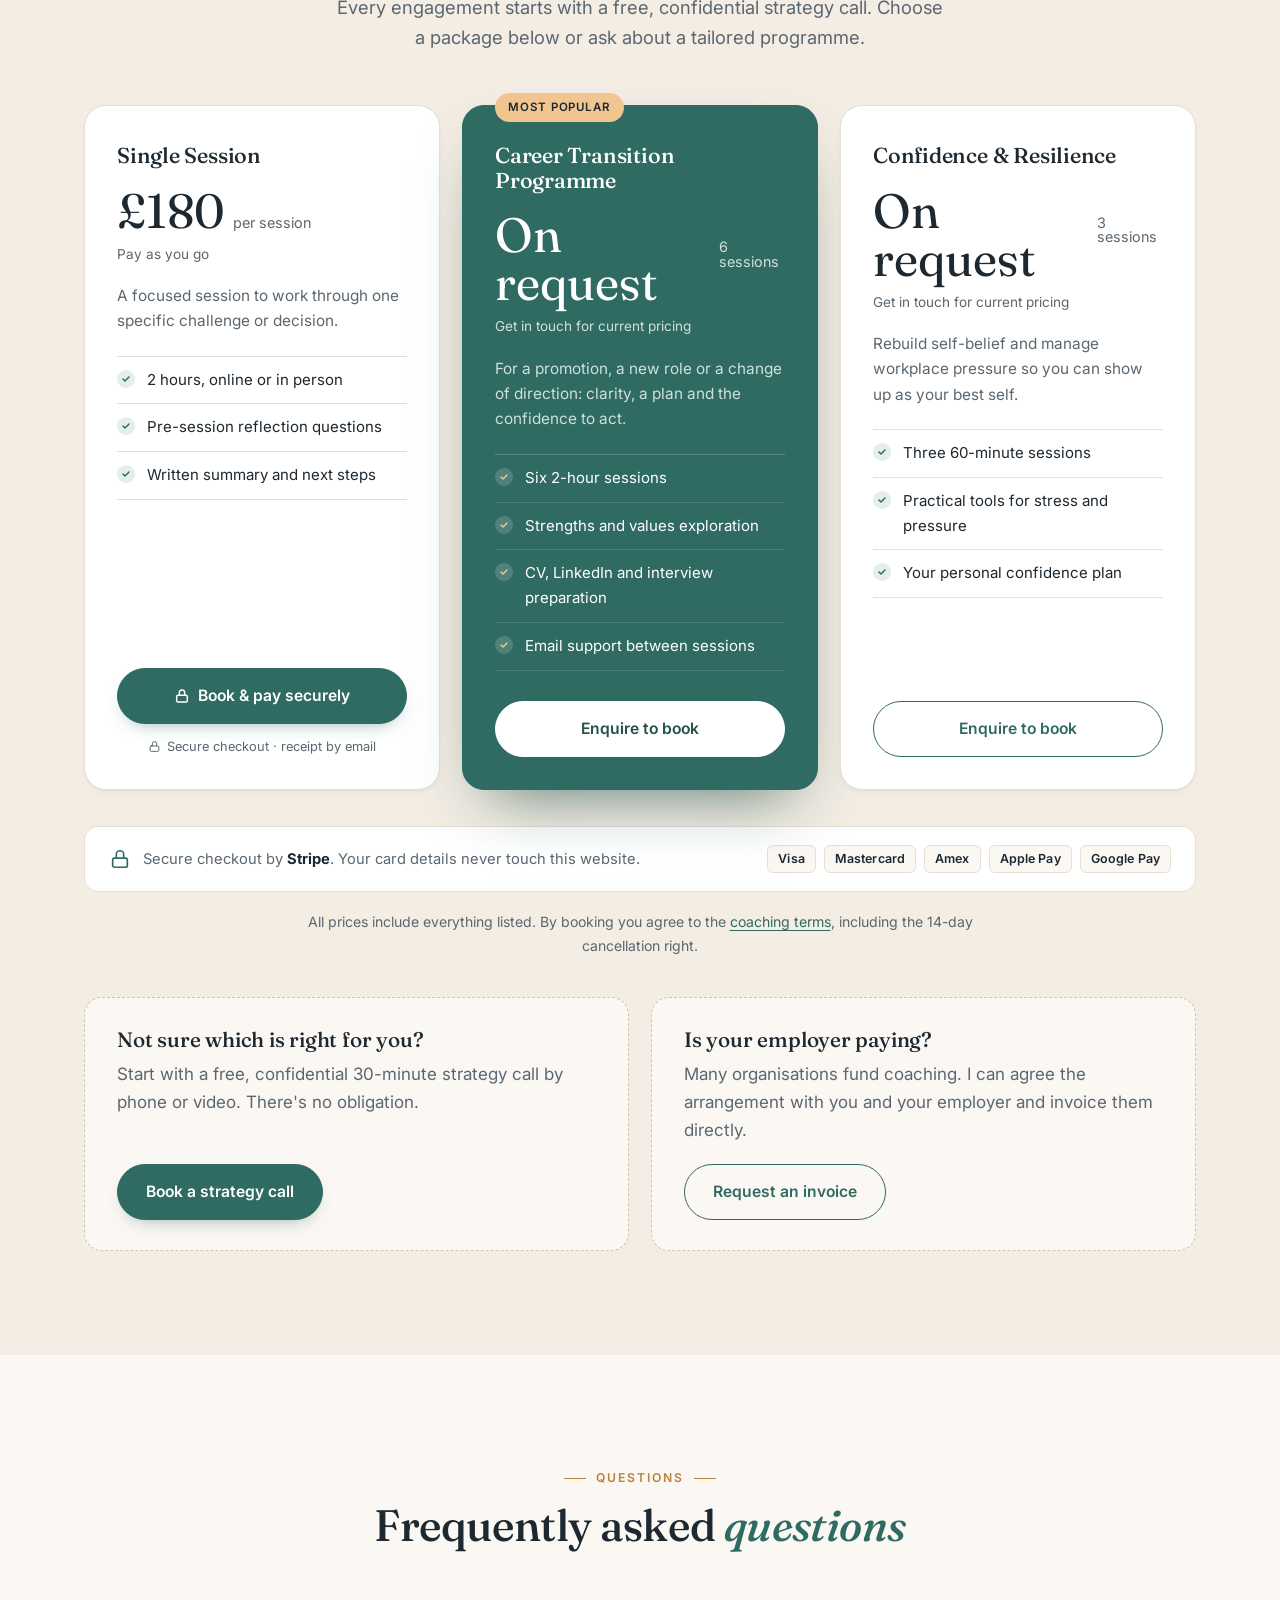
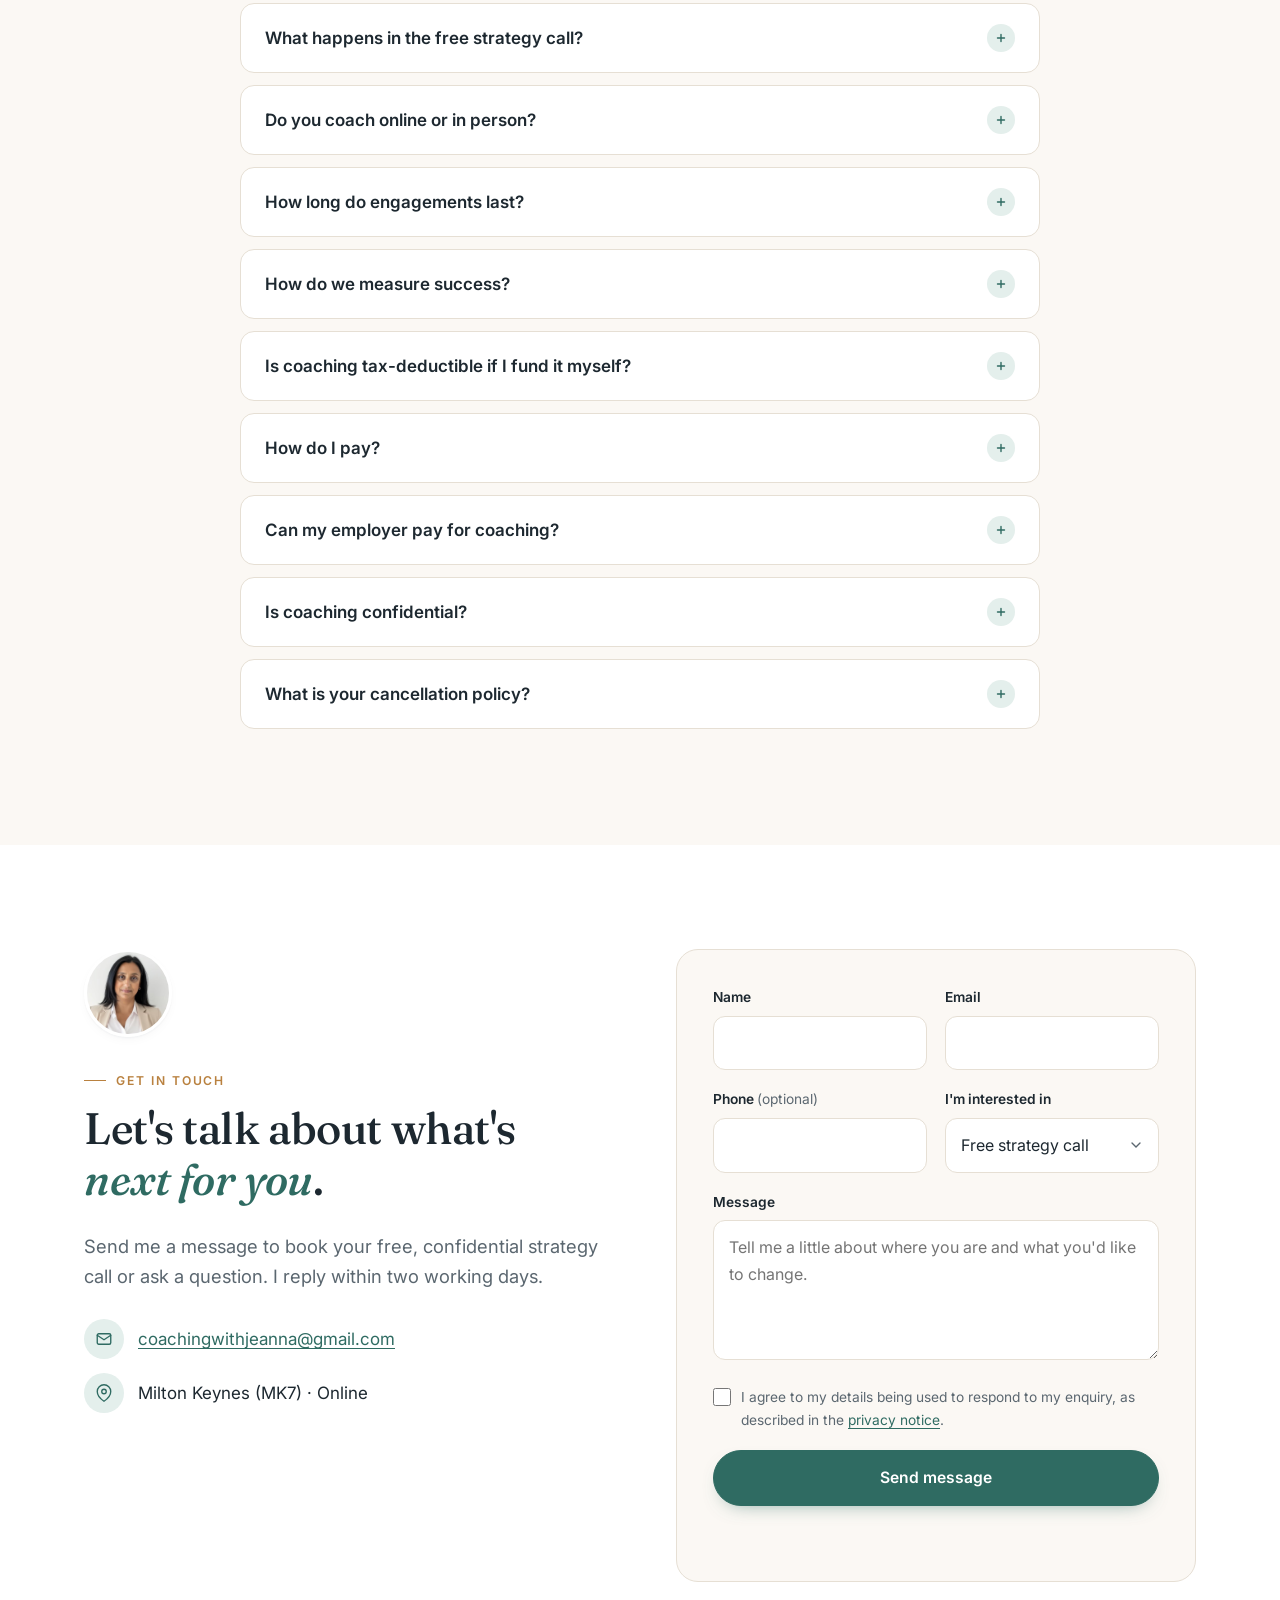
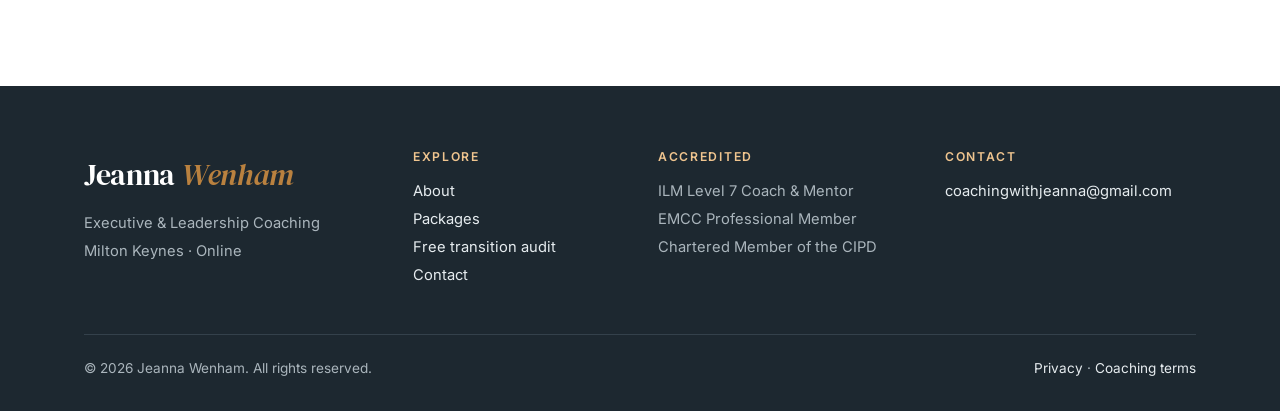
==== commit f9a9294a: "Use DM Serif Display for the Jeanna Wenham logo Co-Authored-By: Claude Opus 5.5 <noreply@anthropic.c" ====
--- a/index.html
+++ b/index.html
@@ -17,7 +17,7 @@
   <link rel="apple-touch-icon" href="images/jeanna.jpg">
   <link rel="preconnect" href="https://fonts.googleapis.com">
   <link rel="preconnect" href="https://fonts.gstatic.com" crossorigin>
-  <link href="https://fonts.googleapis.com/css2?family=Fraunces:ital,opsz,wght@0,9..144,400;0,9..144,500;1,9..144,400&family=Inter:wght@400;500;600&display=swap" rel="stylesheet">
+  <link href="https://fonts.googleapis.com/css2?family=Fraunces:ital,opsz,wght@0,9..144,400;0,9..144,500;1,9..144,400&family=Inter:wght@400;500;600&family=DM+Serif+Display:ital@0;1&display=swap" rel="stylesheet">
   <link rel="stylesheet" href="styles.css">
   <script>document.documentElement.classList.add("js")</script>
   <script type="application/ld+json">
--- a/styles.css
+++ b/styles.css
@@ -92,7 +92,7 @@
 }
 .site-header.scrolled { border-bottom-color: var(--line); box-shadow: 0 6px 24px -18px rgba(29, 40, 48, .3); }
 .nav { display: flex; align-items: center; justify-content: space-between; height: 76px; }
-.logo { font-family: var(--serif); font-size: 1.9rem; color: var(--ink); text-decoration: none; letter-spacing: -.01em; }
+.logo { font-family: "DM Serif Display", var(--serif); font-size: 1.9rem; color: var(--ink); text-decoration: none; letter-spacing: -.01em; }
 .logo:hover { color: var(--ink); }
 .logo span { color: var(--gold); font-style: italic; }
 .nav ul { list-style: none; display: flex; gap: 30px; margin: 0; padding: 0; align-items: center; }
